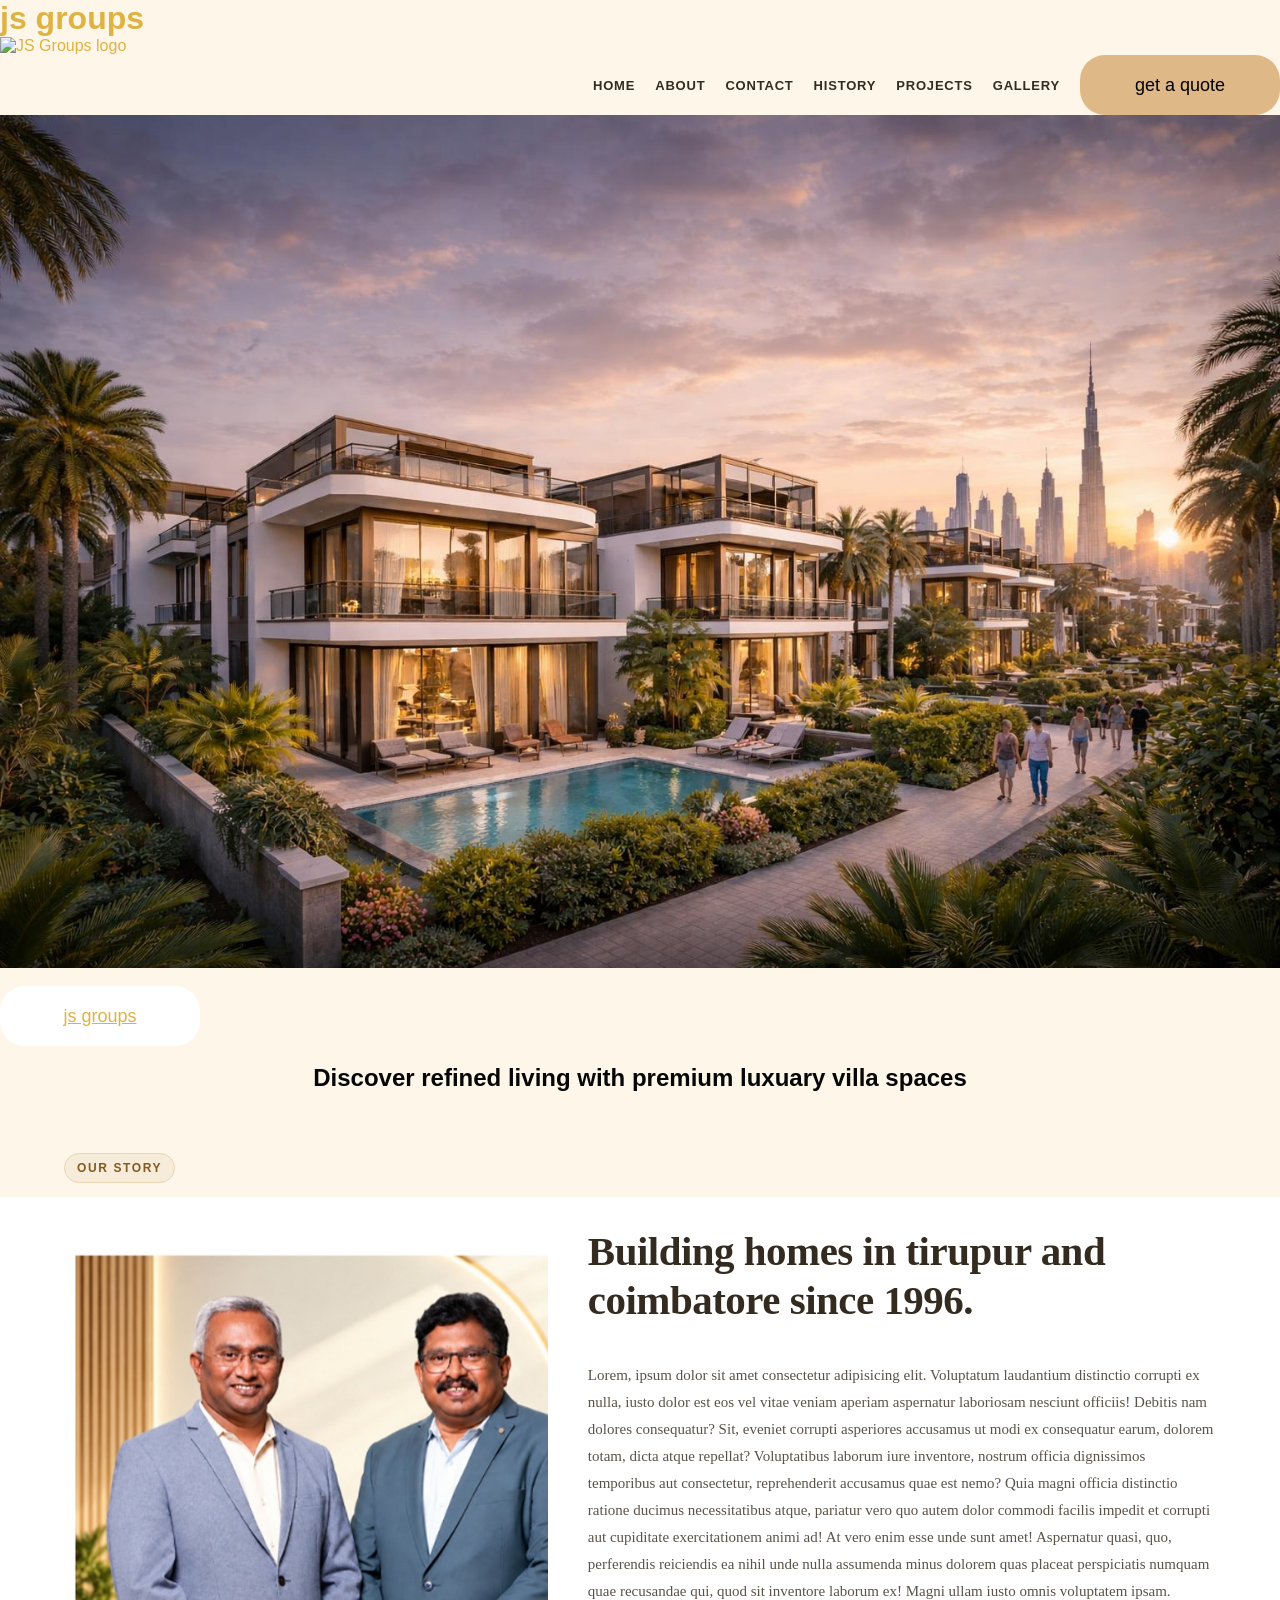
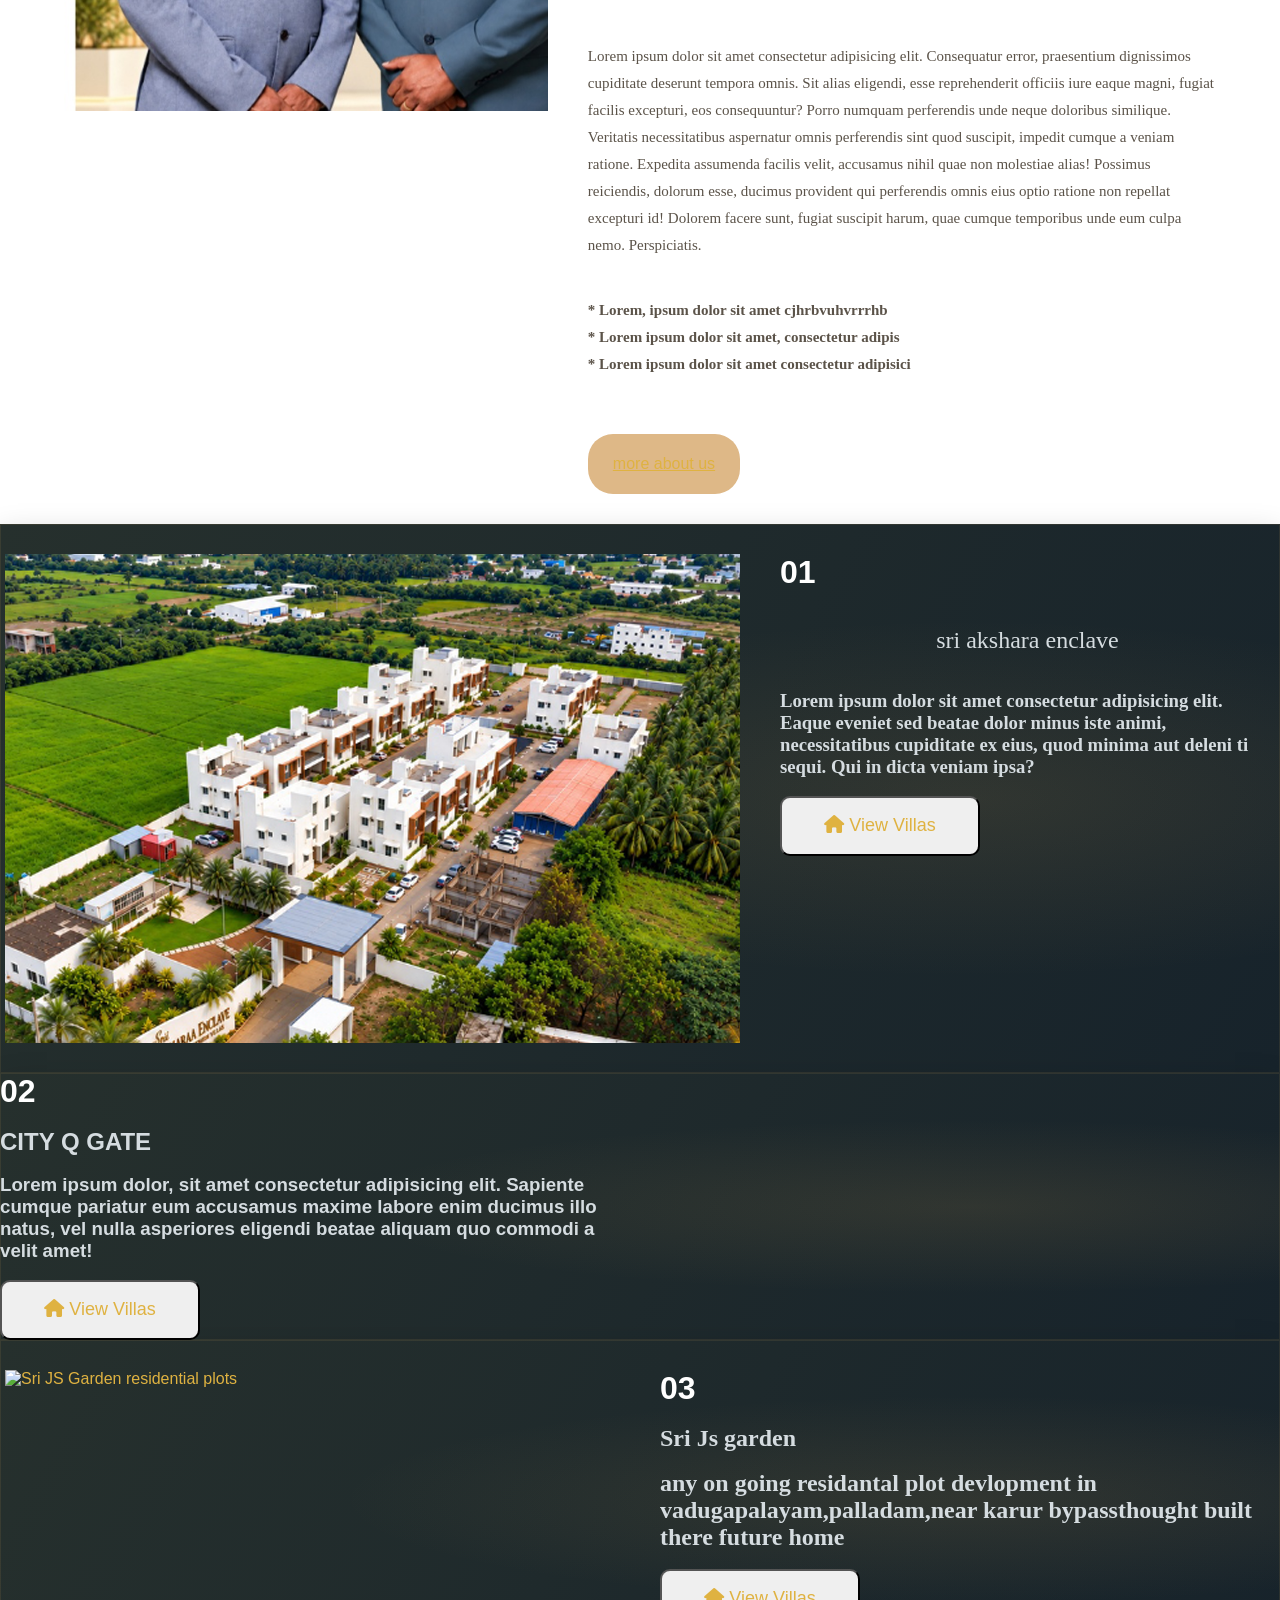
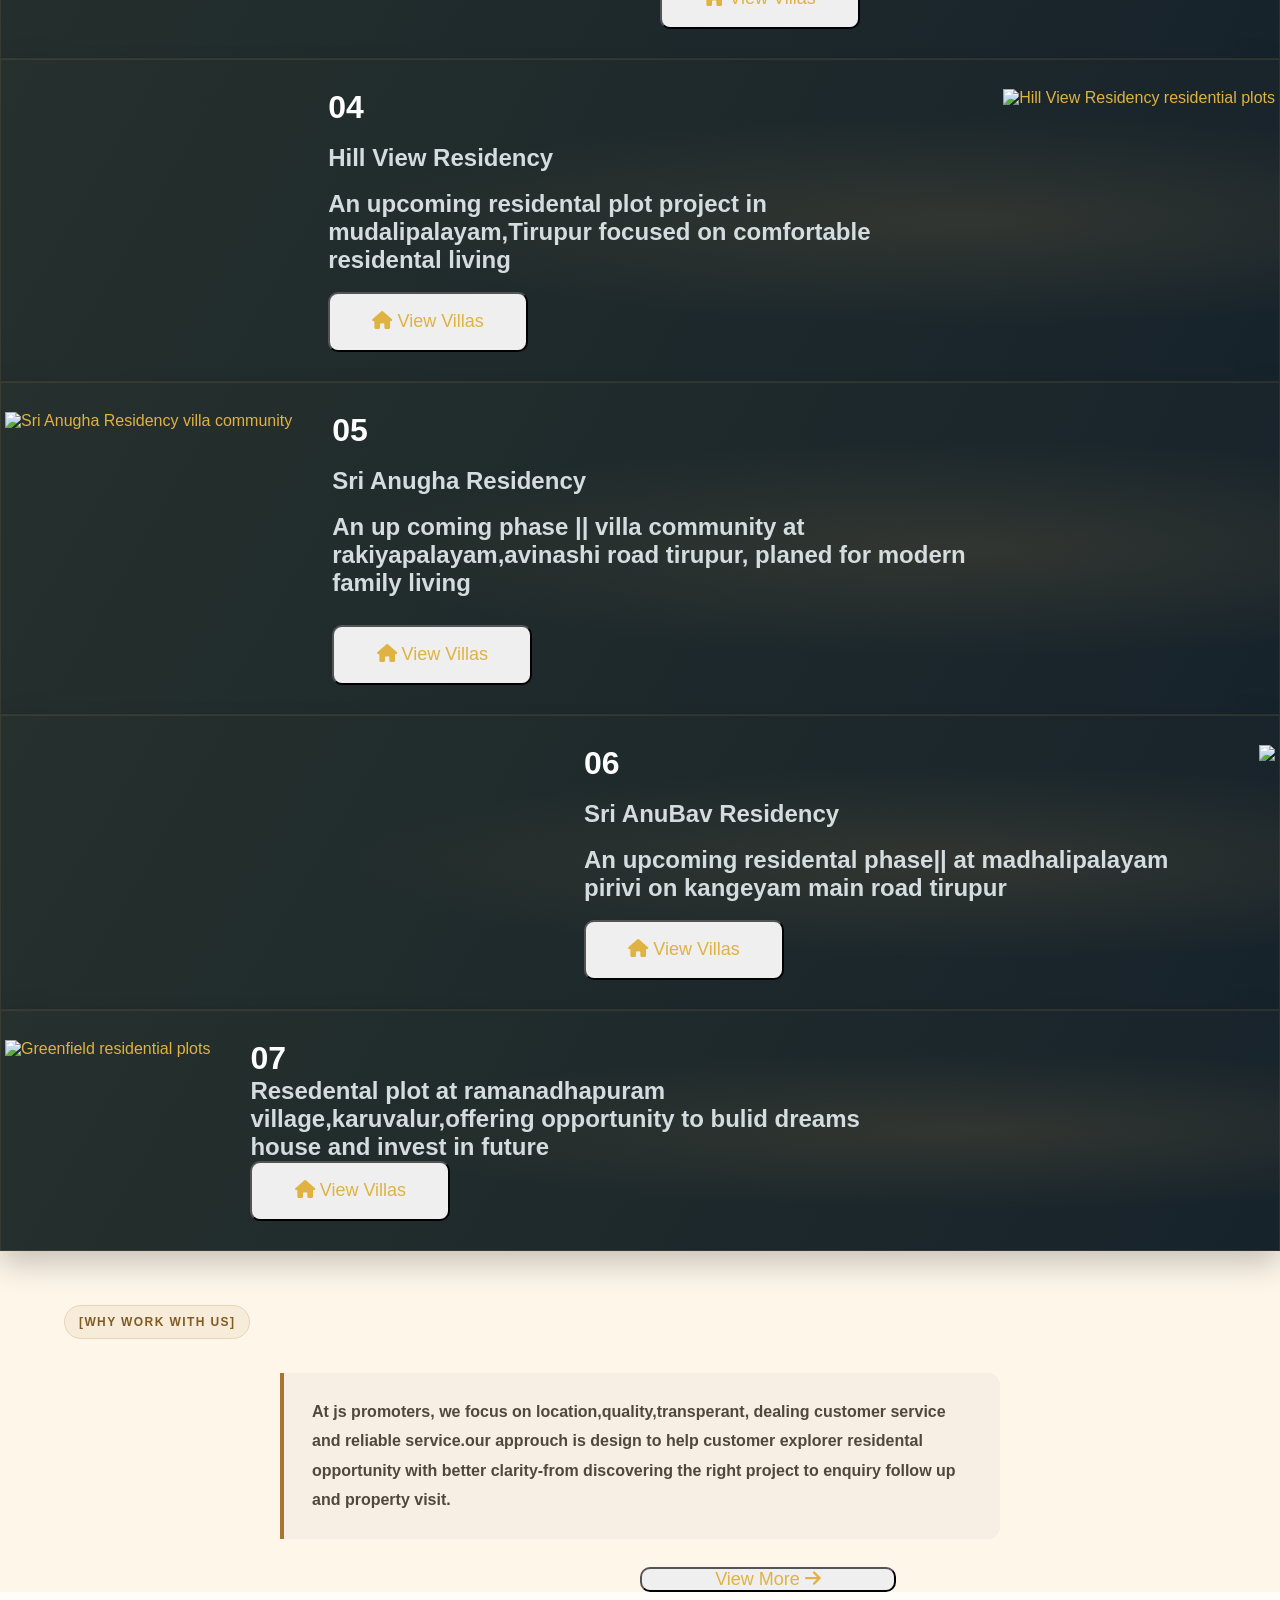
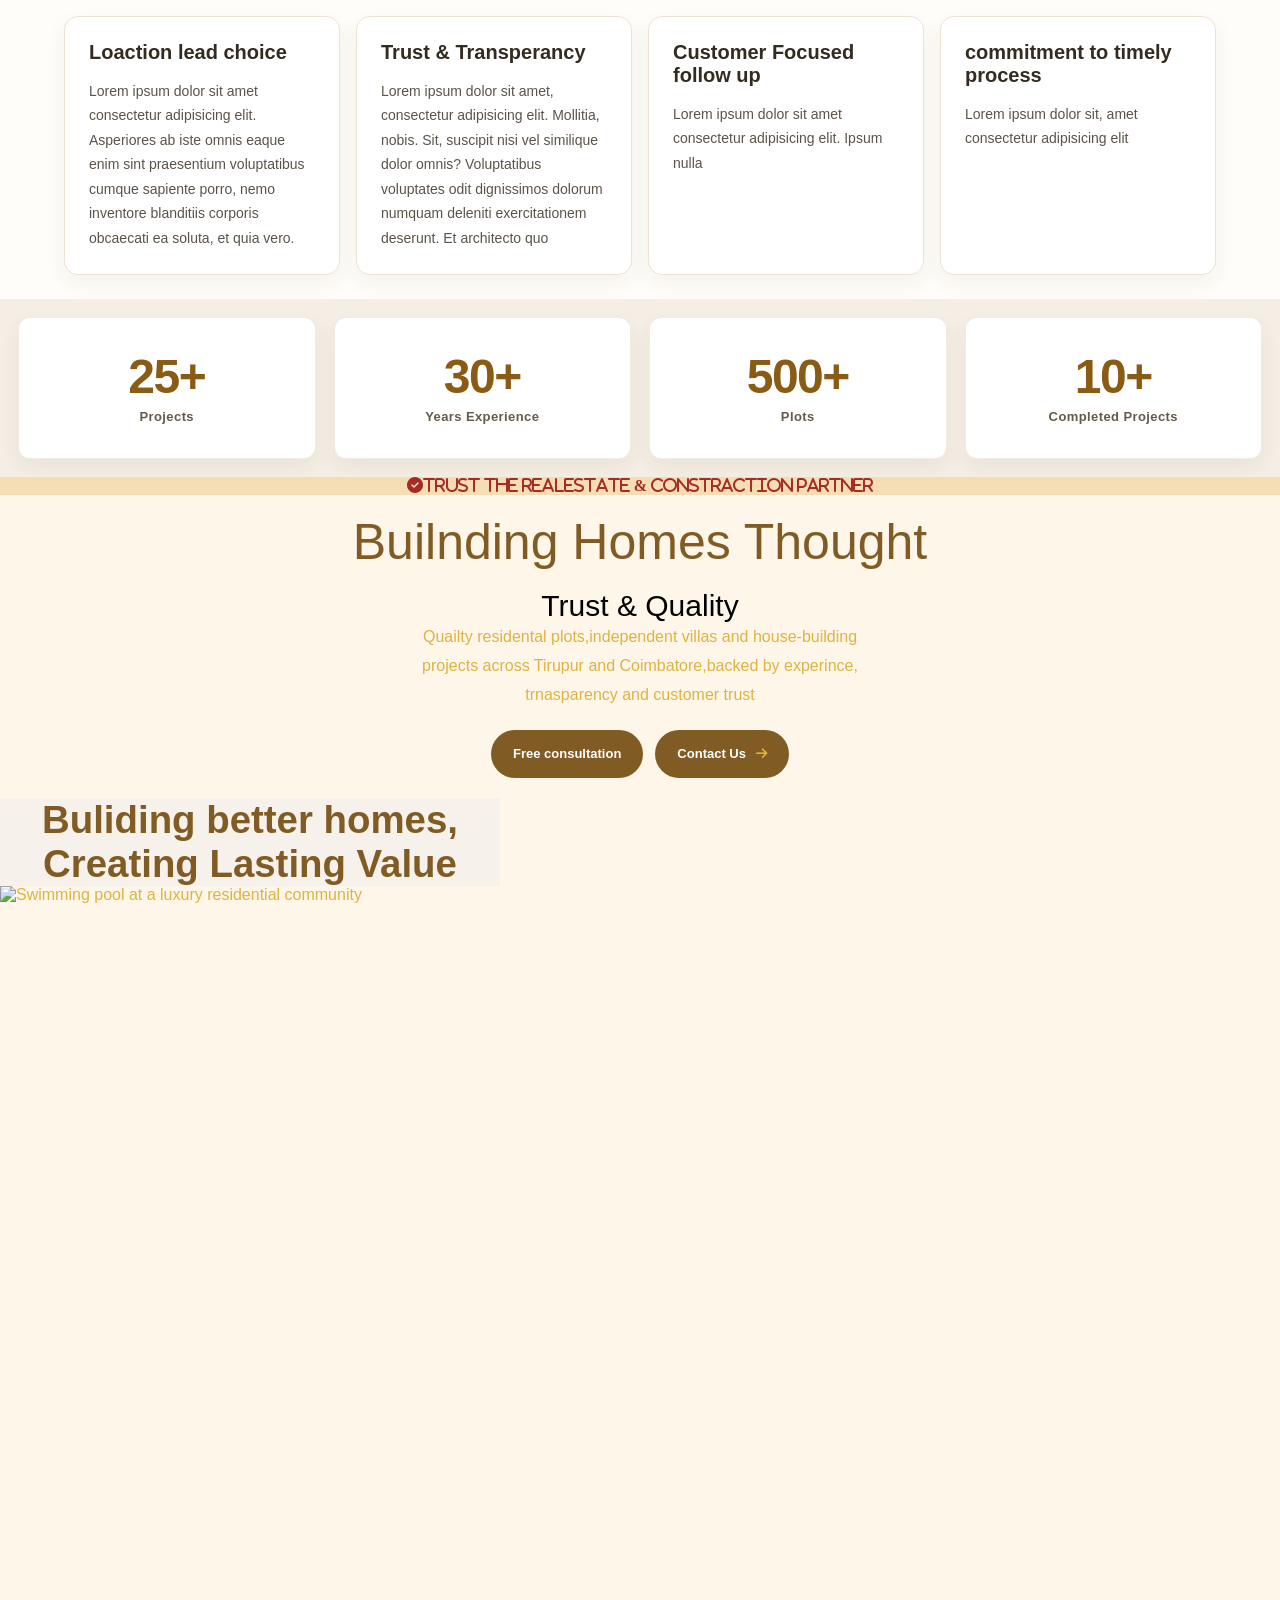
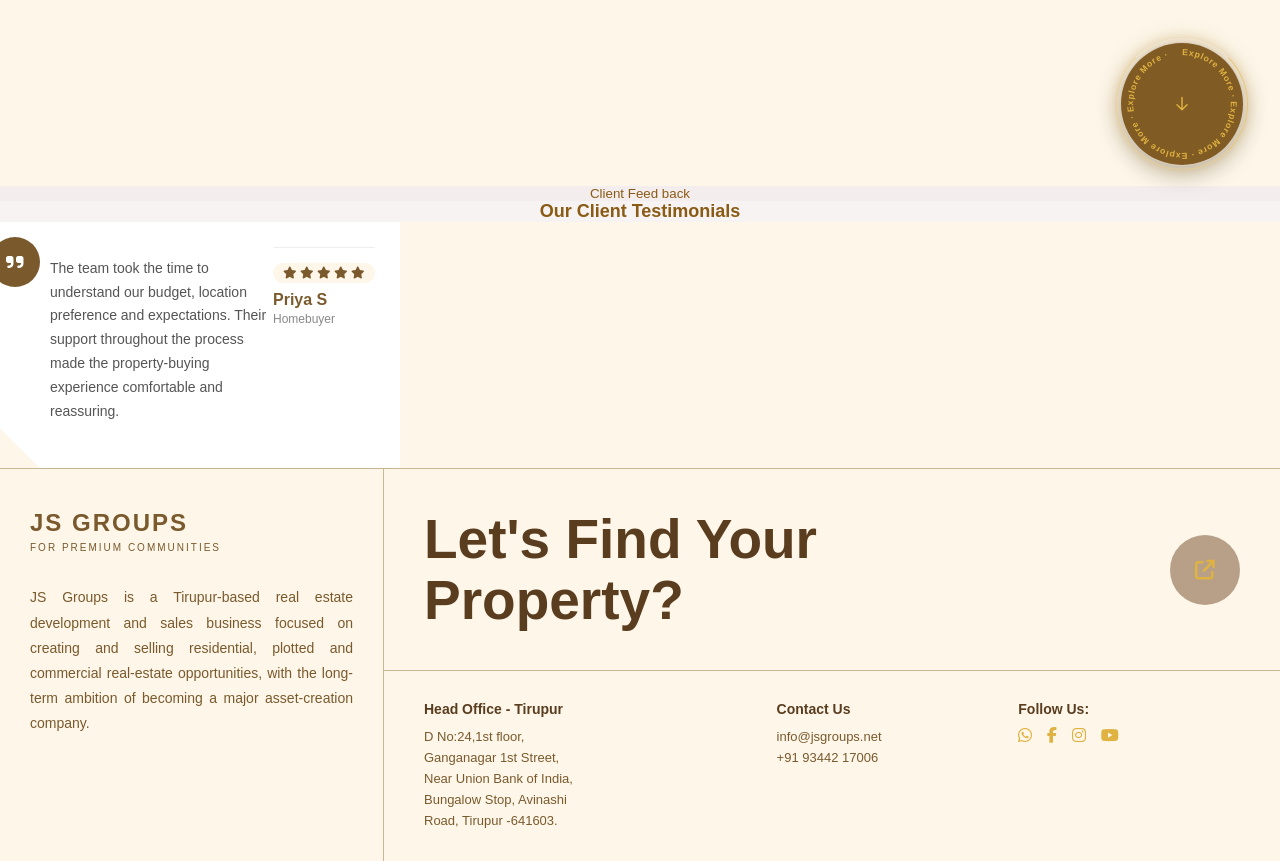
==== index.html @ ce027440 "Add files via upload" ====
<!DOCTYPE html>
<html lang="en">
<head>
    <meta charset="UTF-8">
    <meta name="viewport" content="width=device-width, initial-scale=1.0">
    <title>js groups</title>
    <link rel="stylesheet" href="style.css">
    <link rel="stylesheet" href="https://cdnjs.cloudflare.com/ajax/libs/font-awesome/6.7.2/css/all.min.css">
</head>
<body>
    <h1 id="home">js groups</h1>
    <header>
        <img src="images/logo-navbar.png" alt="JS Groups logo" height="15%" width="15%">
        <nav class="navbar">
        <a href="#home">home</a>
        <a href="#about">about</a>
        <a href="#contact">contact</a>
        <a href="#history">history</a>
        <a href="#projects">projects</a>
        <a href="#gallery">gallery</a>
        <button class="button2"> get a quote</button>
        </nav>
    </header>
    <img src="villa image.jpeg" alt="villa" class="villa-img">
    <br>
    <button class="button1"><a href="#js group">js groups</a></button>
    <br><br>
    <h1 class="h1class">Discover refined living
        with premium luxuary villa
        spaces
    </h1>
    <br><br>
<h4 class="h4class">our story</h4>    
<div class="story" id="about">
    <img src="founders.jpeg" height="50%" width="50%" class="coffee">
    <div class="h2class">
<h2 id="history"><p>Building homes in tirupur and
              coimbatore since 1996.</p>
            </h2><br>
              <p class="pclass1">
                Lorem, ipsum dolor sit amet consectetur adipisicing elit. Voluptatum laudantium distinctio corrupti ex nulla, iusto dolor est eos vel vitae veniam aperiam aspernatur laboriosam nesciunt officiis! Debitis nam dolores consequatur?
                Sit, eveniet corrupti asperiores accusamus ut modi ex consequatur earum, dolorem totam, dicta atque repellat? Voluptatibus laborum iure inventore, nostrum officia dignissimos temporibus aut consectetur, reprehenderit accusamus quae est nemo?
                Quia magni officia distinctio ratione ducimus necessitatibus atque, pariatur vero quo autem dolor commodi facilis impedit et corrupti aut cupiditate exercitationem animi ad! At vero enim esse unde sunt amet!
                Aspernatur quasi, quo, perferendis reiciendis ea nihil unde nulla assumenda minus dolorem quas placeat perspiciatis numquam quae recusandae qui, quod sit inventore laborum ex! Magni ullam iusto omnis voluptatem ipsam.
              </p><br>
              <p class="pclass2">Lorem ipsum dolor sit amet consectetur adipisicing elit. Consequatur error, praesentium dignissimos cupiditate deserunt tempora omnis. Sit alias eligendi, esse reprehenderit officiis iure eaque magni, fugiat facilis excepturi, eos consequuntur?
                                 Porro numquam perferendis unde neque doloribus similique. Veritatis necessitatibus aspernatur omnis perferendis sint quod suscipit, impedit cumque a veniam ratione. Expedita assumenda facilis velit, accusamus nihil quae non molestiae alias!
              Possimus reiciendis, dolorum esse, ducimus provident qui perferendis omnis eius optio ratione non repellat excepturi id! Dolorem facere sunt, fugiat suscipit harum, quae cumque temporibus unde eum culpa nemo. Perspiciatis.
            </p><br>
            <p class="pclass3">
               * Lorem, ipsum dolor sit amet cjhrbvuhvrrrhb
                <br>
               * Lorem ipsum dolor sit amet, consectetur adipis
                <br>
               * Lorem ipsum dolor sit amet consectetur adipisici
            </p>
<br><br>
            <button class="pbutton"><a href="#more about us">more about us </button></a>
 </div>
</div>
<div class="story2" id="projects">
    <img src="appartment.png" alt="Sri Aksharaa Enclave residential community">
    <div class="text-box">
    <h1>01</h1>
    <br><br>
    <p class="akshara">sri akshara enclave</p>
    <br><br>
    <h3><p>Lorem ipsum dolor sit amet consectetur adipisicing elit. Eaque eveniet sed beatae 
        dolor minus iste animi, necessitatibus cupiditate ex eius, quod minima aut deleni
        ti sequi. Qui in dicta veniam ipsa?</p></h3>
        <br>
 <button>
     <i class="fa-solid fa-house"></i> View Villas
</button>
    </div>
</div>
<div class="story3">
    <img src="images/city_gate.png" alt="">
    <div class="city-gate">
        <h1>02</h1>
        <br>
        <h2><p>CITY Q GATE</p></h2>
        <br>
       <h3> <p>Lorem ipsum dolor, sit amet consectetur adipisicing elit.
         Sapiente cumque pariatur eum accusamus maxime labore enim ducimus
          illo natus, vel nulla asperiores eligendi beatae aliquam quo commodi a velit amet!</p></h3>
          <br>
<button>
     <i class="fa-solid fa-house"></i> View Villas
</button>
    </div>
</div>
<div class="story4">
    <img src="images/js_garden.png" alt="Sri JS Garden residential plots">
    <div class="jsgarden">
        <h1>03</h1>
        <br>
        <h2><p>Sri Js garden</p></h2>
        <br>
        <h2><p>any on going residantal plot devlopment in
             vadugapalayam,palladam,near karur bypassthought
            built there future home</p></h2>
            <br>
<button>
     <i class="fa-solid fa-house"></i> View Villas
 </button>
    </div>
</div>
<div class="story5">
    <img src="images/hill_view.png" alt="Hill View Residency residential plots">
    <div class="hill_view">
        <h1>04</h1>
        <br>
        <h2><p>Hill View Residency</p></h2>
        <br>
        <h2><p>An upcoming residental plot project in mudalipalayam,Tirupur focused on 
            comfortable residental living
        </p></h2><br>
    <button>
        <i class="fa-solid fa-house"></i> View Villas
    </button>
    </div>
</div>
<div class="story6">
    <img src="images/anuga.png" alt="Sri Anugha Residency villa community">
    <div class="anuga">
        <h1>05</h1>
        <br>
        <h2><p>Sri Anugha Residency</p></h2>
        <br>
        <h2><p>An up coming phase || villa community at 
            rakiyapalayam,avinashi road tirupur,
            planed for modern family living
        </p><br></h2>
    <button>
          <i class="fa-solid fa-house"></i> View Villas
     </button>
    </div>
</div>
<div class="story7">
    <img src="images/anubav.png">
    <div class="anubav">
        <h1>06</h1>
        <br>
        <h2><p>Sri AnuBav Residency</p></h2>
        <br>
        <h2><p>An upcoming residental phase|| at madhalipalayam pirivi on kangeyam 
            main road tirupur</p></h2>
            <br>
        <button>
     <i class="fa-solid fa-house"></i> View Villas
    </button>
    </div>
</div>
<div class="story8">
    <img src="images/green_feild.png" alt="Greenfield residential plots">
    <div class="green">
        <h1>07</h1>
        <h2><p>Resedental plot at ramanadhapuram village,karuvalur,offering
            opportunity to bulid dreams house and invest in future
        </p></h2>
    <button>
       <i class="fa-solid fa-house"></i> View Villas
    </button>
    </div>
</div>
<br>
<h4 class="work">[WHY WORK WITH US]</h4>
<br>
<div class="promoters">
<h4><p>At js promoters, we focus on location,quality,transperant, dealing 
    customer service and reliable service.our approuch is design to help customer 
    explorer residental opportunity with better clarity-from discovering the right 
    project to enquiry follow up and property visit.
</p></h4>
</div>
<button class=view-btn>
    View More <i class="fa-solid fa-arrow-right"></i>
</button>
<br>
<div class="feature">
    <div class="card">
        <h3>Loaction lead choice</h3>
        <p>Lorem ipsum dolor sit amet consectetur adipisicing elit. Asperiores ab iste omnis eaque enim sint praesentium voluptatibus cumque sapiente porro, nemo inventore blanditiis corporis obcaecati ea soluta, et quia vero.
        </p>
    </div>
<div class="card">
    <h3>Trust & Transperancy</h3>
    <p>Lorem ipsum dolor sit amet, consectetur adipisicing elit. Mollitia, nobis. Sit, suscipit nisi vel similique dolor omnis? Voluptatibus voluptates odit dignissimos dolorum numquam deleniti exercitationem deserunt. Et architecto quo</p>
    
</div>
<div class="card">
    <h3>Customer 
        Focused follow
         up</h3>
         <p>Lorem ipsum dolor sit amet consectetur adipisicing elit. Ipsum nulla
            </p>
</div>
<div class="card">
<h3>commitment to 
    timely process
</h3>
<p>Lorem ipsum dolor sit, amet consectetur adipisicing elit</p>
</div>
</div>
<div>
    <div class="years">
        <div class="section">
            <h1>25+</h1>
            <p>Projects</p>
        </div>
        <div class="section">
            <h1>30+</h1>
            <p>Years Experience</p>
        </div>
        <div class="section">
            <h1>500+</h1>
            <p>Plots</p>
        </div>
        <div class="section">
            <h1>10+</h1>
            <p>Completed Projects</p>
        </div>
    </div>
</div>
<div class="estate">
<i class="fa-solid fa-circle-check">Trust the realestate & constraction partner</i>
</div><br>
<div class="building">
    Builnding Homes Thought
</div>
<br>
<div class="trust">
    Trust & Quality
</div>
<div class="quality">
    Quailty residental plots,independent villas and house-building
    projects across Tirupur and Coimbatore,backed by experince,
    trnasparency and customer trust 
</div>
<div class="trust-actions">
    <a class="arrow" href="#contact">
        Free consultation
    </a>
    <a class="us" href="#contact">
        Contact Us<i class="fa-solid fa-arrow-right" aria-hidden="true"></i>
    </a>
</div>
<div class="building2">
   <h1>Buliding better homes,
    Creating Lasting Value</h1>
</div>

<div class="showcase-photo" id="gallery">
    <img src="images/swimming.jpg" alt="Swimming pool at a luxury residential community">
    <a class="circle-btn" href="#client" aria-label="Explore More">
        <svg class="circle-btn__orbit" viewBox="0 0 105 105" aria-hidden="true" focusable="false">
            <defs>
                <path id="circle-btn-orbit-path" d="M 52.5,10.5 a 42,42 0 1,1 0,84 a 42,42 0 1,1 0,-84"></path>
            </defs>
            <text>
                <textPath href="#circle-btn-orbit-path">Explore More · Explore More · Explore More · Explore More ·</textPath>
            </text>
        </svg>
        <span class="circle-btn__label">Explore More</span>
        <svg class="circle-btn__arrow" viewBox="0 0 24 24" aria-hidden="true" focusable="false">
            <path d="M12 4v15m-6-6 6 6 6-6"></path>
        </svg>
    </a>
</div>
<div class="client" id="client">
    <p>Client Feed back</p>
    <h1>Our Client Testimonials</h1>
</div>
<div class="testimonial-card">
  <div class="quote-badge">
    <i class="fa-solid fa-quote-right"></i>
  </div>
  
  <p class="testi-text">
    The team took the time to understand our budget, location preference 
    and expectations. Their support throughout the process made the 
    property-buying experience comfortable and reassuring.
  </p>
  
  <div class="testi-footer">
    <div class="stars">
      <i class="fa-solid fa-star"></i>
      <i class="fa-solid fa-star"></i>
      <i class="fa-solid fa-star"></i>
      <i class="fa-solid fa-star"></i>
      <i class="fa-solid fa-star"></i>
    </div>
    <h4>Priya S</h4>
    <span>Homebuyer</span>
  </div>
</div>
<footer class="footer-final" id="contact">
  <div class="footer-left">
    <div class="footer-logo">
      <h2>JS GROUPS</h2>
      <span>FOR PREMIUM COMMUNITIES</span>
    </div>
    <p>
      JS Groups is a Tirupur-based real estate development and sales business 
      focused on creating and selling residential, plotted and commercial 
      real-estate opportunities, with the long-term ambition of becoming a 
      major asset-creation company.
    </p>
  </div>


  <div class="footer-right">
    <div class="footer-top">
      <h1>Let's Find Your<br>Property?</h1>
      <a href="#" class="arrow-circle">
        <i class="fa-solid fa-arrow-up-right-from-square"></i>
      </a>
    </div>

    <div class="footer-bottom">
      <div class="f-col">
        <h4>Head Office - Tirupur</h4>
        <p>D No:24,1st floor,<br>
        Ganganagar 1st Street,<br>
        Near Union Bank of India,<br>
        Bungalow Stop, Avinashi<br>
        Road, Tirupur -641603.</p>
      </div>

      <div class="f-col">
        <h4>Contact Us</h4>
        <p>info@jsgroups.net</p>
        <p>+91 93442 17006</p>
      </div>

      <div class="f-col">
        <h4>Follow Us:</h4>
        <div class="social">
          <a href="#"><i class="fa-brands fa-whatsapp"></i></a>
          <a href="#"><i class="fa-brands fa-facebook-f"></i></a>
          <a href="#"><i class="fa-brands fa-instagram"></i></a>
          <a href="#"><i class="fa-brands fa-youtube"></i></a>
        </div>
      </div>
    </div>
  </div>
</footer>
<script>
    const exploreButton = document.querySelector(".circle-btn");
    const reducedMotion = window.matchMedia("(prefers-reduced-motion: reduce)");
    const finePointer = window.matchMedia("(hover: hover) and (pointer: fine)");

    if (exploreButton) {
        exploreButton.addEventListener("pointermove", (event) => {
            if (!finePointer.matches || reducedMotion.matches) return;

            const bounds = exploreButton.getBoundingClientRect();
            const offsetX = (event.clientX - (bounds.left + bounds.width / 2)) * 0.06;
            const offsetY = (event.clientY - (bounds.top + bounds.height / 2)) * 0.06;
            exploreButton.style.setProperty("--explore-magnetic-x", `${offsetX.toFixed(2)}px`);
            exploreButton.style.setProperty("--explore-magnetic-y", `${offsetY.toFixed(2)}px`);
        });

        exploreButton.addEventListener("pointerleave", () => {
            exploreButton.style.removeProperty("--explore-magnetic-x");
            exploreButton.style.removeProperty("--explore-magnetic-y");
        });
    }
</script>
</body>
</html>
---- style.css ----
* {
    margin: 0;
    padding: 0;
    box-sizing: border-box;
    font-family: Arial, sans-serif;
    color: rgb(223, 178, 65);
}

.navbar {
    display: flex;
    justify-content: flex-end;
    align-items: center;
    gap: 20px;
}

.navbar a {
    position: relative;
    padding: 8px 0;
    color: #342b20;
    font-size: 13px;
    font-weight: 700;
    letter-spacing: 0.8px;
    text-decoration: none;
    text-transform: uppercase;
    transition: color 180ms ease;
}

.navbar a::after {
    position: absolute;
    right: 0;
    bottom: 2px;
    left: 0;
    height: 2px;
    background: #d7ad69;
    content: "";
    transform: scaleX(0);
    transform-origin: left;
    transition: transform 180ms ease;
}

.navbar a:hover,
.navbar a:focus-visible {
    color: #a67530;
}

.navbar a:hover::after,
.navbar a:focus-visible::after {
    transform: scaleX(1);
}

.navbar a:focus-visible {
    outline: 2px solid #a67530;
    outline-offset: 5px;
}

body {
    /*background-image: url("villa image.jpeg") ;
    background-repeat: no-repeat;
    background-size:cover;
    background-position: center;
    min-height: 100vh;
    height: ; ;
    width:100% ;*/
    background-color:#fdf6e9;
}

.button1 {
    color: black;
    background-color: white;
    border: none;
    border-radius: 25px;
    padding: 10px 25px;
    cursor: pointer;
}

.h1class {
    color: rgb(6, 6, 6);
    font-size: x-large;
    text-align: center;
}

.h4class {
    width: fit-content;
    margin: 25px 5% 14px;
    padding: 7px 12px;
    border: 1px solid #e8d5b4;
    border-radius: 999px;
    background: #f7ecda;
    color: #805b24;
    font-size: 12px;
    font-weight: 700;
    letter-spacing: 1.6px;
    text-transform: uppercase;
}

.button2 {
    border: none;
    border-radius: 25px;
    background-color: burlywood;
    color: black;
    padding: 12px 20px;
    cursor: pointer;
}

/* Image left side, text right side */

.story {
    display: flex;
    align-items: flex-start;
    gap: 40px;
    background-color: white;
    padding: 30px 5%;
}

.coffee {
    width: 42%;
    height: auto;
    object-fit: cover;
    flex-shrink: 0;
}

/* Right side content */

.h2class {
    flex: 1;
    min-width: 0;
    text-align: left;
    color: #805b24;
}

.h2class h2,
.h2class h2 p {
    margin-bottom: 18px;
    color: #342b20;
    font-family: Georgia, "Times New Roman", serif;
    font-size: clamp(28px, 3.2vw, 42px);
    font-weight: 600;
    line-height: 1.2;
    letter-spacing: -0.5px;
}

.pclass1,
.pclass2,
.pclass3 {
    color: #5b5349;
    text-align: left;
    font-family: "Times New Roman", Times, serif;
    font-size: 15px;
    line-height: 1.8;
    margin-bottom: 20px;
}

.pclass3 {
    font-weight: bold;
}

.pbutton {
    font-size: medium;
    border: none;
    border-radius: 25px;
    color: #805b24;
    background-color: burlywood;
    font-family: "Times New Roman", Times, serif;
    padding: 12px 25px;
    width: auto;
    cursor: pointer;
    transition: transform 200ms ease, background-color 200ms ease, color 200ms ease, box-shadow 200ms ease;
}
.pbutton:hover,
.pbutton:focus-visible{
    transform: translateY(-3px);
    background-color: #805b24;
    color: #fff;
    box-shadow: 0 8px 18px rgb(75 52 24 / 16%);
}
.pbutton:focus-visible{
    outline: 3px solid #b99455;
    outline-offset: 3px;
}

/* Mobile view */

@media (max-width: 768px) {
    .story {
        flex-direction: column;
        padding: 20px;
    }

    .coffee {
        width: 100%;
    }

    .h2class h2,
    .h2class h2 p {
        font-size: 26px;
    }

    .navbar {
        flex-wrap: wrap;
    }
}
.story2{ 
    display: flex;
    align-items: flex-start;
    gap: 40px;
    padding: 30px 5px;
}
.story2 p{
    font-family: 'Times New Roman', Times, serif;
}
.story2,button{
    height: auto;
    width: auto;
}
.akshara{
    text-align: center;
    color: #805b24;
    font-family: 'Times New Roman', Times, serif;
    font-size: x-large;
    display: block;
}
.akshara p{
    display: block;
}
.villa-img{
    width: 100%;
    height: auto;
    display: block;
}
.text-box{
    display: flex;
    flex-direction: column;
}
.story3{
    display: flex;
    align-items: flex-start;
    gap: 40px;
    padding: 30px 5 px;
    flex-direction: row-reverse;
}
.city-gate{
    display: flex;
    flex-direction: column;
    width: 50%;
}
.city-gate p{
    color: #805b24;
}
.story3 img{
    width: 50%;
    height: auto;
}
.story4{
    display: flex;
    align-items: flex-start;
    gap: 40px;
    padding: 30px 5px;
    flex-direction: row;
}
.jsgarden{
    display: flex;
    flex-direction: column;
    width: 50%;
}
.story4 img{
    width: 50%;
    height: auto;
}
.jsgarden p{
    font-family: Georgia, 'Times New Roman', Times, serif;
}
button:hover{
    background-color: #8a5b14;
    transform: scale(1.05);
    box-shadow: 0 5px 10px rgb(rgb(8, 1, 1) rgb(242, 245, 242) blue / alpha);
}
.story5{
    display: flex;
    align-items: flex-start;
    gap: 40px;
    padding: 30px 5px;
    flex-direction: row-reverse; 
}
.hill_view{
    display: flex;
    flex-direction: column;
    width: 50%;
}
.story6{
    display: flex;
    align-items: flex-start;
    gap: 40px;
    padding: 30px 5px;
    flex-direction: row;
}
.anuga{
    display: flex;
    flex-direction: column;
    width: 50%;
}
.story7{
    display: flex;
    align-items: flex-start;
    gap: 40px;
    padding: 30px 5px;
    flex-direction: row-reverse;
}
.anubav{
    display: flex;
    flex-direction: column;
    width: 50%;
}
button{
     height: 60px;
    width: 200px;
    font-size: 18px;
    border-radius: 10px;
}
.story8{
    display: flex;
    align-items: flex-start;
    gap: 40px;
    padding: 30px 5px;
    flex-direction: row;
}
.green{
    display: flex;
    flex-direction: column;
    width: 50%;
}
.story2,
.story3,
.story4,
.story5,
.story6,
.story7,
.story8{
    background:
        radial-gradient(ellipse at 76% 50%, rgb(196 154 82 / 13%), transparent 46%),
        linear-gradient(120deg, #26302d, #17232b);
    box-shadow: 0 12px 30px rgb(0 0 0 / 22%), inset 0 0 0 1px rgb(196 154 82 / 12%);
}
.story2 h1,
.story2 h2,
.story3 h1,
.story3 h2,
.story4 h1,
.story4 h2,
.story5 h1,
.story5 h2,
.story6 h1,
.story6 h2,
.story7 h1,
.story7 h2,
.story8 h1,
.story8 h2{
    color: #fff;
}
.story2 p,
.story3 p,
.story4 p,
.story5 p,
.story6 p,
.story7 p,
.story8 p{
    color: #d5dce0;
}
.story2,
.story3,
.story4,
.story5,
.story6,
.story7,
.story8{
    transition: transform 350ms ease, box-shadow 350ms ease;
}
.story2:hover,
.story2:focus-within,
.story3:hover,
.story3:focus-within,
.story4:hover,
.story4:focus-within,
.story5:hover,
.story5:focus-within,
.story6:hover,
.story6:focus-within,
.story7:hover,
.story7:focus-within,
.story8:hover,
.story8:focus-within{
    transform: translateY(-6px);
    box-shadow: 0 18px 38px rgb(0 0 0 / 30%), 0 0 26px rgb(196 154 82 / 16%);
}
.work{
    width: fit-content;
    margin: 36px 5% 16px;
    padding: 9px 14px;
    border: 1px solid #e8d5b4;
    border-radius: 999px;
    background: #f7ecda;
    color: #805b24;
    font-family: Arial, sans-serif;
    font-size: 12px;
    font-weight: 700;
    letter-spacing: 1.4px;
    text-align: center;
}
.view-btn{
    height: 20%;
    width: 20%;
    margin-left: 50%;
}
.promoters{
    width: min(720px, 90%);
    margin: 0 auto 28px;
    padding: 24px 28px;
    border-left: 4px solid #a67530;
    border-radius: 0 12px 12px 0;
    background: #f7efe3;
}
.promoters p {
    text-align: left;
    color: #51483d;
    font-size: 16px;
    line-height: 1.85;

}
.feature{
    display: grid;
    grid-template-columns: repeat(4, minmax(0, 1fr));
    padding: 24px 5%;
    gap: 16px;
    background: #fffdf9;
}
.card{
    width: 100%;
    padding: 24px;
    border: 1px solid #eee3d2;
    border-radius: 14px;
    background: #fff;
    box-sizing: border-box;
    box-shadow: 0 8px 22px rgb(75 52 24 / 6%);
    transition: transform 220ms ease, box-shadow 220ms ease, border-color 220ms ease;
}
.card:hover{
    transform: translateY(-4px);
    border-color: #dfc393;
    box-shadow: 0 14px 28px rgb(75 52 24 / 11%);
}
.card h3{
    color: #342b20;
    font-size: 20px;
    margin-bottom: 15px;
    font-weight: bold;
}
.card p{
    font-size: 14px;
    line-height: 1.75;
    color: #5b5349;
    word-break: normal; 
}
@media (prefers-reduced-motion: reduce){
    .pbutton{
        transition: none;
    }

    .pbutton:hover,
    .pbutton:focus-visible{
        transform: none;
    }

    .card{
        transition: none;
    }

    .card:hover{
        transform: none;
    }
}
.years{
    display: grid;
    grid-template-columns: repeat(4, minmax(0, 1fr));
    gap: 18px;
    padding: 18px;
    background-color: #f5eee4;
}
.years .section{
    display: flex;
    min-height: 142px;
    flex-direction: column;
    align-items: center;
    justify-content: center;
    padding: 22px 14px;
    border: 1px solid rgb(128 91 36 / 12%);
    border-radius: 12px;
    background: white;
    text-align: center;
    box-shadow: 0 8px 20px rgb(75 52 24 / 6%);
    transition: transform 250ms ease, box-shadow 250ms ease;
}
.years .section:hover{
    transform: translateY(-5px);
    box-shadow: 0 14px 28px rgb(75 52 24 / 13%);
}
.years .section h1{
    margin: 0 0 8px;
    color: #8a5b14;
    background: transparent;
    font-size: clamp(34px, 4vw, 48px);
    font-weight: 800;
    line-height: 1;
    letter-spacing: -1.5px;
}
.years .section p{
    margin: 0;
    color: #665a4a;
    font-size: 13px;
    font-weight: 600;
    letter-spacing: 0.4px;
}
.estate{
    text-align: center;
    font: 20px;
    background-color: wheat;
}
.estate i{
    color: brown;
}
.building{
    font-size: 50px;
    background-color: #fdf6e9;
    color:#805b24;
    text-align: center;
    font: bold;
}
.trust{
    font-size: 30px;
    font: bold;
    text-align: center;
    background-color: #fdf6e9;
    color:black;
}
.quality{
    text-align: center;
    width: 450px;
    line-height: 1.8;
    margin: auto;
    text-align: center;
}
.arrow{
    display: inline-flex;
    height: 40px;
    align-items: center;
    justify-content: center;
    gap: 8px;
    padding: 0 22px;
    margin: 20px auto;
    width: fit-content;
    cursor: pointer;
    border: 0;
    border-radius: 22px;
    background: #805b24;
    color: #fff;
    text-decoration: none;
    transition: background-color 180ms ease, transform 180ms ease;
}
.arrow:hover,
.arrow:focus-visible{
    background: #a67530;
    transform: translateY(-2px);
}
.arrow i{
    font-size: 14px;
}
html{
    scroll-behavior: smooth;
}
@media (prefers-reduced-motion: reduce){
    html{
        scroll-behavior: auto;
    }

    .navbar a,
    .navbar a::after{
        transition: none;
    }

    .trust-actions .arrow,
    .trust-actions .us,
    .trust-actions .arrow i,
    .trust-actions .us i{
        transition: none;
    }

    .trust-actions .arrow:hover,
    .trust-actions .us:hover,
    .trust-actions .arrow:focus-visible,
    .trust-actions .us:focus-visible,
    .trust-actions .arrow:hover i,
    .trust-actions .us:hover i,
    .trust-actions .arrow:focus-visible i,
    .trust-actions .us:focus-visible i{
        transform: none;
    }

    .arrow{
        transition: none;
    }

    .arrow:hover,
    .arrow:focus-visible{
        transform: none;
    }

    .years .section{
        transition: none;
    }

    .years .section:hover{
        transform: none;
    }

    .story2,
    .story3,
    .story4,
    .story5,
    .story6,
    .story7,
    .story8{
        transition: none;
    }

    .story2:hover,
    .story2:focus-within,
    .story3:hover,
    .story3:focus-within,
    .story4:hover,
    .story4:focus-within,
    .story5:hover,
    .story5:focus-within,
    .story6:hover,
    .story6:focus-within,
    .story7:hover,
    .story7:focus-within,
    .story8:hover,
    .story8:focus-within{
        transform: none;
    }
}
.us{
    display: flex;
    height: 40px;
    align-items: center;
    justify-content: center;
    flex-direction: column;
    padding: 0% 20px;
    margin: 20px auto;
    width: fit-content;
    cursor: pointer;
    background-color: #f6f2eb;
    color: #ebe9e6;
}
.building2{
    font-size: larger;
    width: 500px;
    text-align: center;
}
.building2 h1{
    color: #805b24;
    background-color: #f6f2eb;
}
.showcase-photo{
    position: relative;
    width: 100%;
    height: 100vh;
    height: 100svh;
    min-height: 400px;
    margin: 0;
}
.showcase-photo > img{
    display: block;
    width: 100%;
    height: 100%;
    object-fit: cover;
}
.circle-btn{
    position: absolute;
    right: clamp(16px, 4vw, 36px);
    bottom: 20px;
    z-index: 2;
    display: inline-flex;
    width: clamp(100px, 10vw, 124px);
    height: clamp(100px, 10vw, 124px);
    min-height: 0;
    aspect-ratio: 1;
    align-items: center;
    justify-content: center;
    gap: 0;
    margin: 0;
    padding: 0;
    border: 1px solid rgb(255 255 255 / 70%);
    border-radius: 50%;
    background: #805b24;
    color: #fff;
    text-decoration: none;
    box-shadow: 0 8px 24px rgb(0 0 0 / 24%), 0 0 24px rgb(205 166 90 / 32%);
    isolation: isolate;
    transform-style: preserve-3d;
    translate: var(--explore-magnetic-x, 0px) var(--explore-magnetic-y, 0px);
    scale: 1;
    animation: explore-float 5.5s ease-in-out infinite;
    transition: translate 320ms cubic-bezier(0.2, 0.8, 0.2, 1), scale 320ms cubic-bezier(0.2, 0.8, 0.2, 1), box-shadow 320ms ease, background-color 320ms ease;
    will-change: transform, translate;
}

.circle-btn::before {
    position: absolute;
    inset: -5px;
    z-index: 0;
    border: 1px solid rgb(238 204 130 / 62%);
    border-top-color: transparent;
    border-right-color: #e8c67d;
    border-radius: 50%;
    box-shadow: 0 0 10px rgb(222 184 102 / 35%), inset 0 0 8px rgb(222 184 102 / 12%);
    content: "";
    pointer-events: none;
    animation: explore-ring 9s linear infinite, explore-ring-pulse 3.8s ease-in-out infinite;
}

.circle-btn__orbit {
    position: absolute;
    inset: 0;
    z-index: 1;
    width: 100%;
    height: 100%;
    overflow: visible;
    color: currentColor;
    fill: currentColor;
    font-family: inherit;
    font-size: 7.5px;
    font-weight: 700;
    letter-spacing: 0.65px;
    pointer-events: none;
    animation: explore-text-spin 20s linear infinite;
}

.circle-btn__label {
    position: absolute;
    width: 1px;
    height: 1px;
    overflow: hidden;
    clip: rect(0, 0, 0, 0);
    white-space: nowrap;
    clip-path: inset(50%);
}

.circle-btn__arrow {
    position: absolute;
    inset: 0;
    z-index: 2;
    width: 20px;
    height: 20px;
    margin: auto;
    overflow: visible;
    fill: none;
    stroke: currentColor;
    stroke-width: 1.7;
    stroke-linecap: round;
    stroke-linejoin: round;
    pointer-events: none;
    animation: explore-arrow-bounce 1.8s ease-in-out infinite;
}

.circle-btn:hover,
.circle-btn:focus-visible{
    scale: 1.055;
    box-shadow: 0 12px 28px rgb(0 0 0 / 30%), 0 0 32px rgb(230 192 111 / 48%);
}
.circle-btn:focus-visible{
    outline: 3px solid #805b24;
    outline-offset: 4px;
}
.circle-btn span{
    color: #fff;
    font-size: 12px;
    font-weight: 700;
    letter-spacing: 0.4px;
}
@keyframes explore-float {
    0%, 100% { transform: perspective(700px) translate3d(0, 0, 0) rotateX(0deg) rotateY(-2deg); }
    50% { transform: perspective(700px) translate3d(0, -6px, 0) rotateX(3deg) rotateY(2deg); }
}

@keyframes explore-ring {
    to { transform: rotate(360deg); }
}

@keyframes explore-ring-pulse {
    0%, 100% { opacity: 0.55; }
    50% { opacity: 1; }
}

@keyframes explore-text-spin {
    to { transform: rotate(360deg); }
}

@keyframes explore-arrow-bounce {
    0%, 100% { transform: translateY(0); }
    50% { transform: translateY(3px); }
}

@media (prefers-reduced-motion: reduce) {
    .circle-btn {
        transition: none;
        animation: none;
    }

    .circle-btn:hover,
    .circle-btn:focus-visible {
        transform: none;
        translate: none;
        scale: 1;
    }

    .circle-btn::before,
    .circle-btn__orbit,
    .circle-btn__arrow {
        animation: none;
    }
}
.trust-actions{
    display: flex;
    justify-content: center;
    flex-wrap: wrap;
    gap: 12px;
    margin: 20px auto;
}
.trust-actions .arrow,
.trust-actions .us{
    display: inline-flex;
    align-items: center;
    justify-content: center;
    flex-direction: row;
    gap: 10px;
    min-height: 48px;
    margin: 0;
    padding: 10px 22px;
    border: 0;
    border-radius: 999px;
    background: #805b24;
    color: #fff;
    font-size: 13px;
    font-weight: 700;
    text-decoration: none;
    transition: transform 200ms ease, background-color 200ms ease, box-shadow 200ms ease;
}
.trust-actions .arrow:hover,
.trust-actions .us:hover,
.trust-actions .arrow:focus-visible,
.trust-actions .us:focus-visible{
    transform: translateY(-3px);
    background: #a67530;
    box-shadow: 0 8px 18px rgb(80 55 22 / 20%);
}
.trust-actions .arrow:focus-visible,
.trust-actions .us:focus-visible{
    outline: 3px solid #b99455;
    outline-offset: 3px;
}
.trust-actions .arrow i,
.trust-actions .us i{
    transition: transform 200ms ease;
}
.trust-actions .arrow:hover i,
.trust-actions .us:hover i,
.trust-actions .arrow:focus-visible i,
.trust-actions .us:focus-visible i{
    transform: translateX(3px);
}
.client p {
    font-size: smaller;
    font-family: Impact, Haettenschweiler, 'Arial Narrow Bold', sans-serif;
    background-color: rgb(243, 237, 237);
    color: #8a5b14;
    text-align: center;
}
.client h1{
    font-size: large;
    font: bold;
    background-color: rgb(248, 243, 243);
    color: #8a5b14;
    text-align: center;
}
.background{
    background-image: url(images/background.jpg);
    height: 50%;
    width: 50%;
    align-items: center;
}

.testimonial-card{
  background: white;
  padding: 25px 25px 25px 50px;
  width: 400px;
  position: relative;
  clip-path: polygon(0 0, 100% 0, 100% 100%, 40px 100%, 0 calc(100% - 40px));
  box-shadow: 0 5px 20px rgba(0,0,0,0.05);
  display: flex;
}
.quote-badge{
  position: absolute;
  left: -10px;
  top: 15px;
  display: flex;
  align-items: center;
}
.quote-badge i.fa-quote-right{
  background: #7a5a2d;
  color: white;
  width: 50px;
  height: 50px;
  border-radius: 50%;
  display: grid;
  place-items: center;
  font-size: 20px;
  z-index: 2;
}
.avatar{
  width: 45px;
  height: 45px;
  border-radius: 50%;
  margin-left: -12px;
  border: 2px solid white;
  object-fit: cover;
}
.testi-text{
  color: #555;
  font-size: 14px;
  line-height: 1.7;
  margin-bottom: 20px;
  margin-top: 10px;
}
.testi-footer{
  border-top: 1px solid #eee;
  padding-top: 15px;
}
.stars{
  background: #fdf6e9;
  display: inline-flex;
  gap: 3px;
  padding: 4px 10px;
  border-radius: 20px;
  margin-bottom: 8px;
}
.stars i{
  color: #7a5a2d;
  font-size: 12px;
}
.testi-footer h4{
  color: #7a5a2d;
  font-size: 16px;
  margin: 0;
}
.testi-footer span{
  color: #888;
  font-size: 12px;
}
.footer-final{
  display: grid;
  grid-template-columns: 30% 70%;
  background: #fdf6e9;
  border-top: 1px solid #c9b896;
}
.footer-left{
  padding: 40px 30px;
  border-right: 1px solid #c9b896;
}
.footer-logo h2{ color: #7a5a2d; letter-spacing: 2px; }
.footer-logo span{ font-size: 10px; color: #7a5a2d; letter-spacing: 2px; }
.footer-left p{
  margin-top: 30px;
  color: #7a5a2d;
  font-size: 14px;
  line-height: 1.8;
  text-align: justify;
}

.footer-top{
  display: flex;
  justify-content: space-between;
  align-items: center;
  padding: 40px 40px;
  border-bottom: 1px solid #c9b896;
}
.footer-top h1{
  font-size: 55px;
  color: #5a3d1f;
  font-weight: bold;
  line-height: 1.1;
}
.arrow-circle{
  width: 70px;
  height: 70px;
  background: #b8a088;
  border-radius: 50%;
  display: grid;
  place-items: center;
  color: white;
  text-decoration: none;
  font-size: 20px;
  flex-shrink: 0;
}
.footer-bottom{
  display: grid;
  grid-template-columns: 1.5fr 1fr 1fr;
  gap: 20px;
  padding: 30px 40px;
}
.f-col h4{ color: #5a3d1f; margin-bottom: 10px; font-size: 14px; }
.f-col p{ color: #7a5a2d; font-size: 13px; line-height: 1.6; }
.social{ display: flex; gap: 15px; margin-top: 10px; }
.social a{ color: #5a3d1f; font-size: 16px; }

/* MOBILE */
@media(max-width:768px){
  .circle-btn{
    width: clamp(88px, 22vw, 108px);
    height: clamp(88px, 22vw, 108px);
  }
  .footer-final{ grid-template-columns: 1fr; }
  .footer-left{ border-right: none; border-bottom: 1px solid #c9b896; }
  .footer-top h1{ font-size: 35px; }
  .footer-bottom{ grid-template-columns: 1fr; }
}
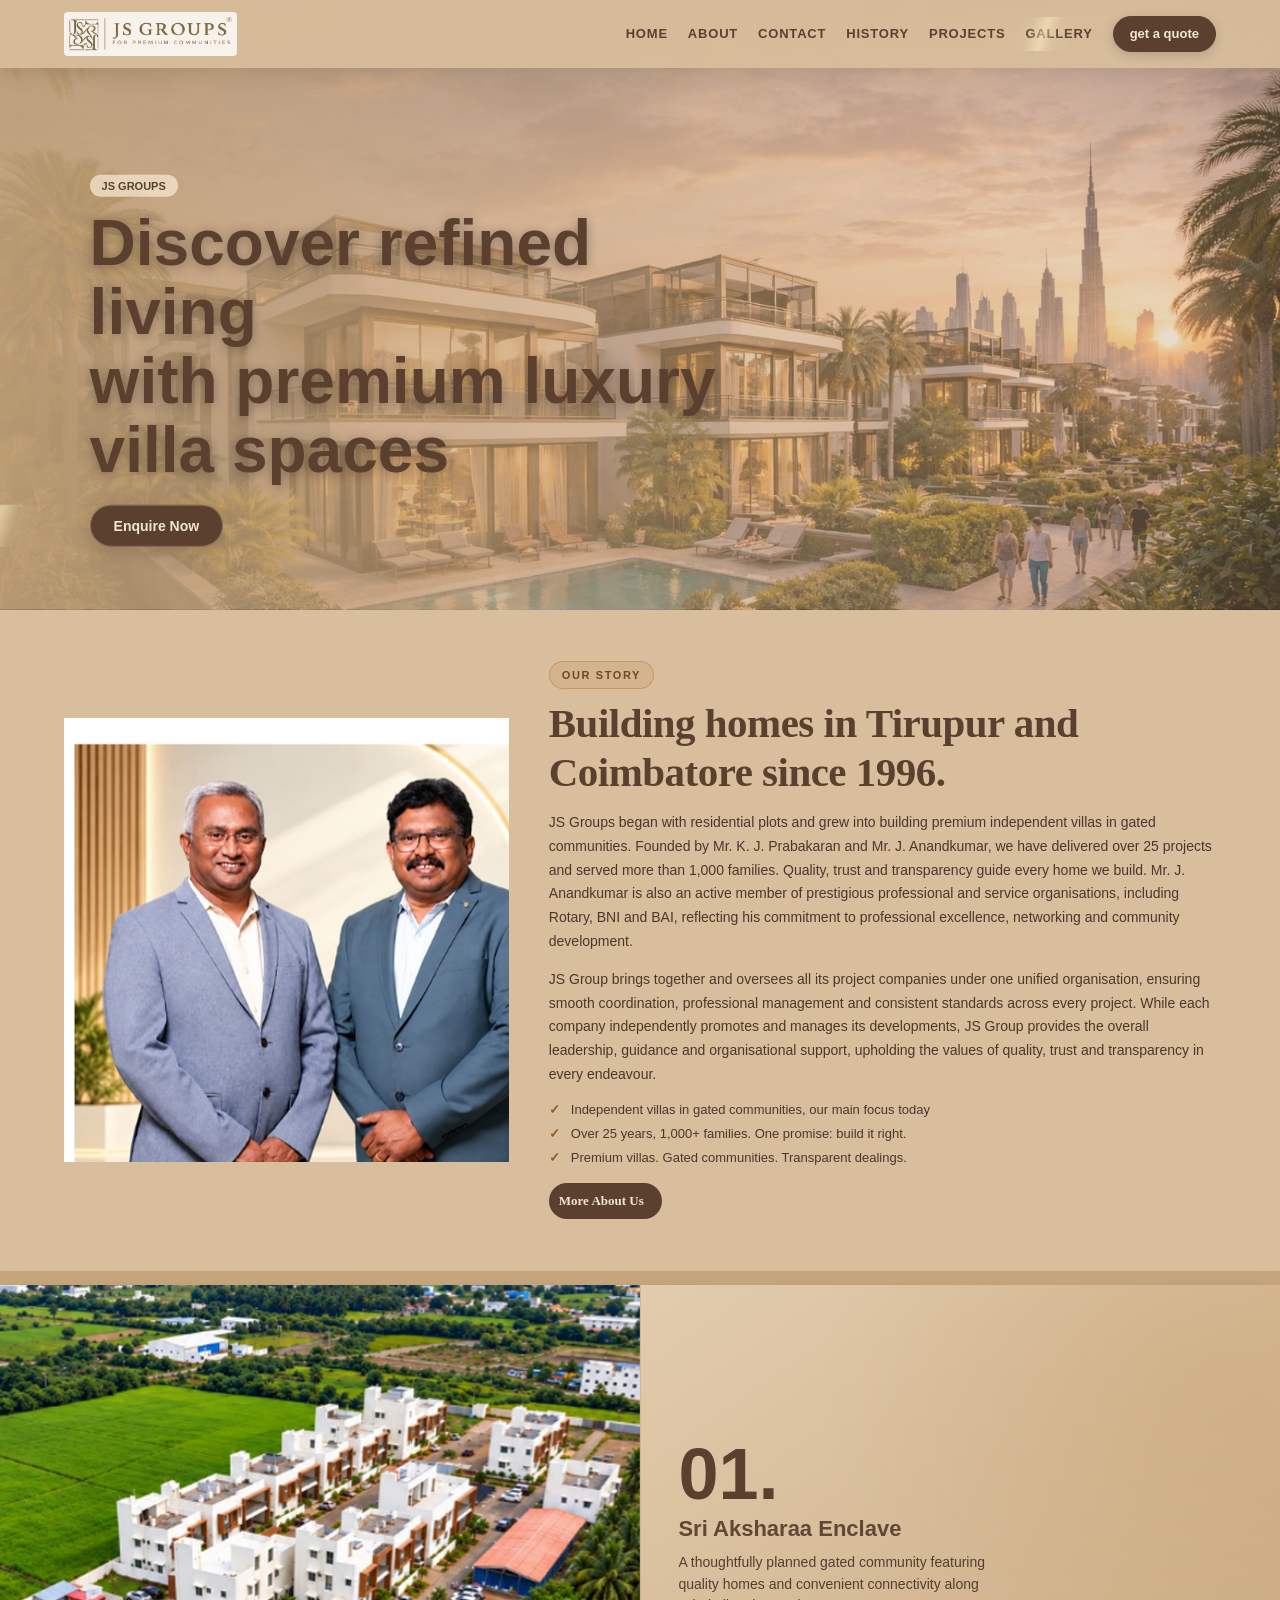
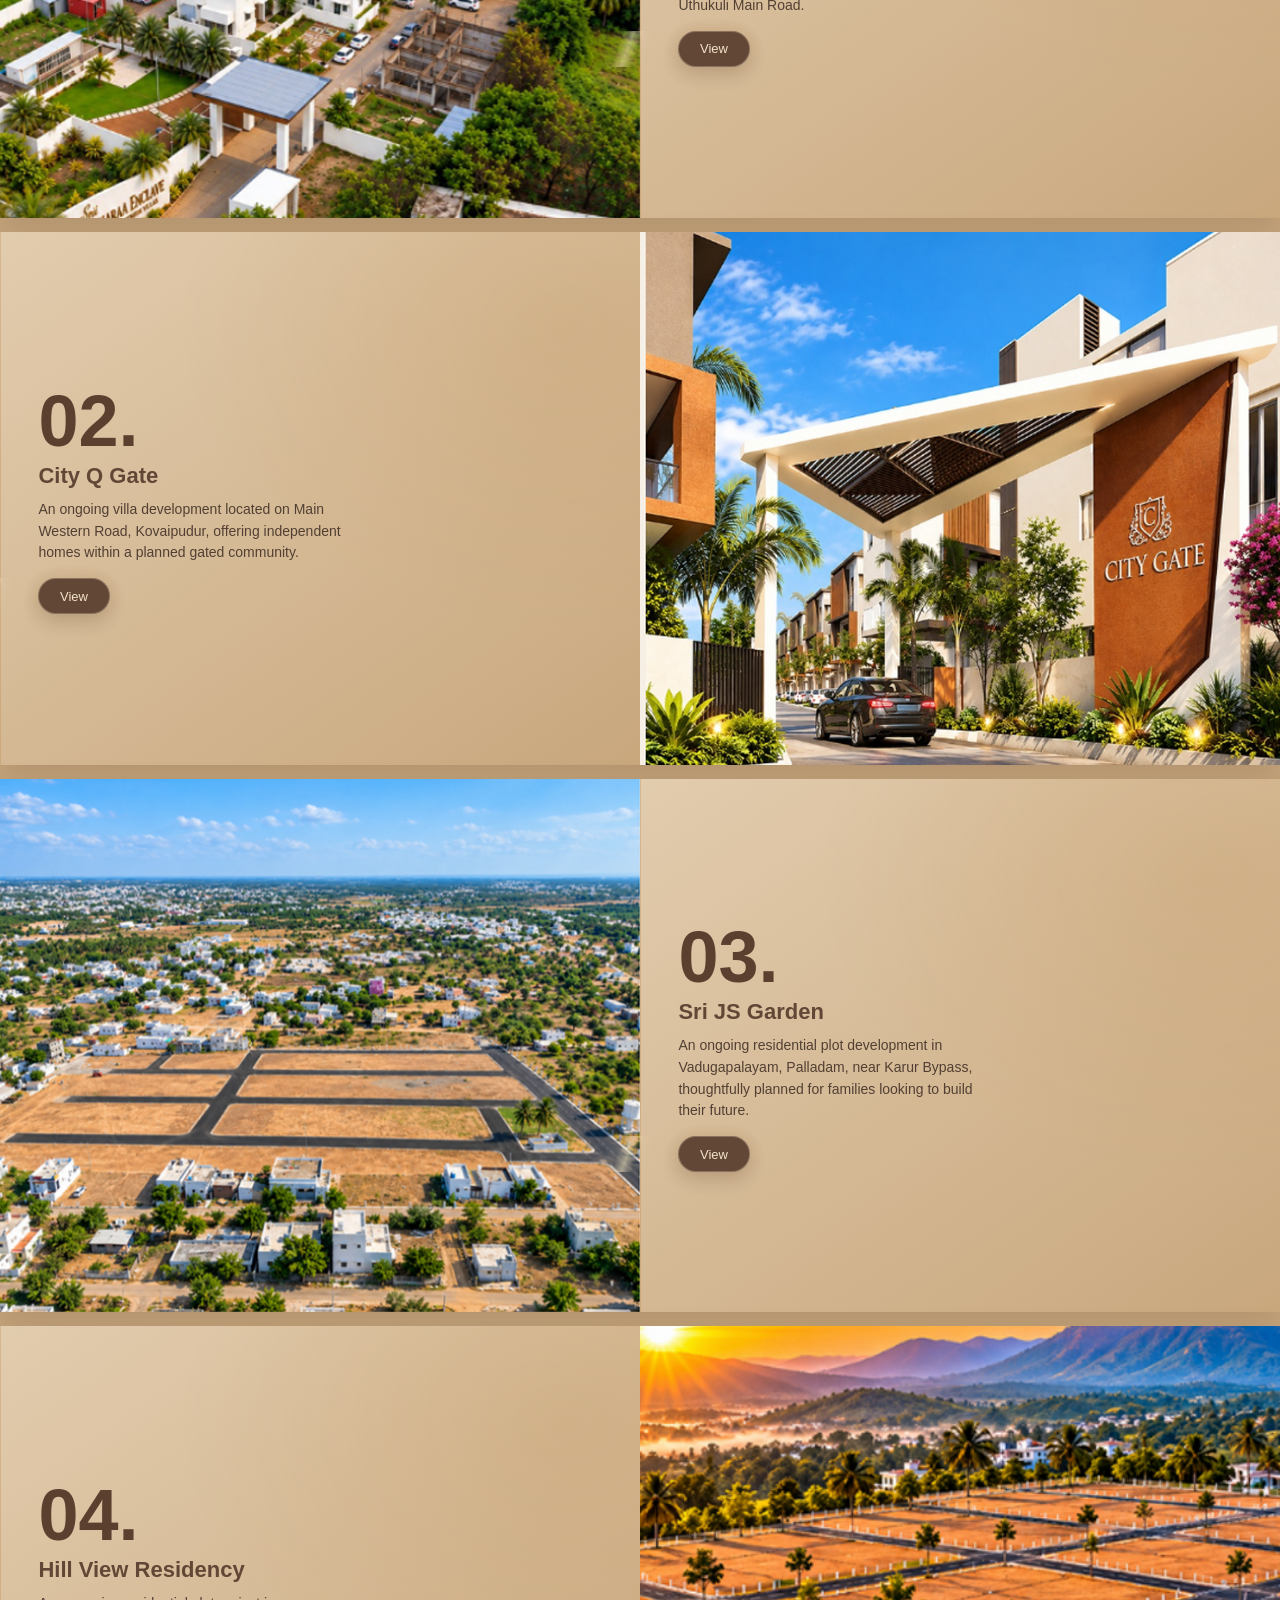
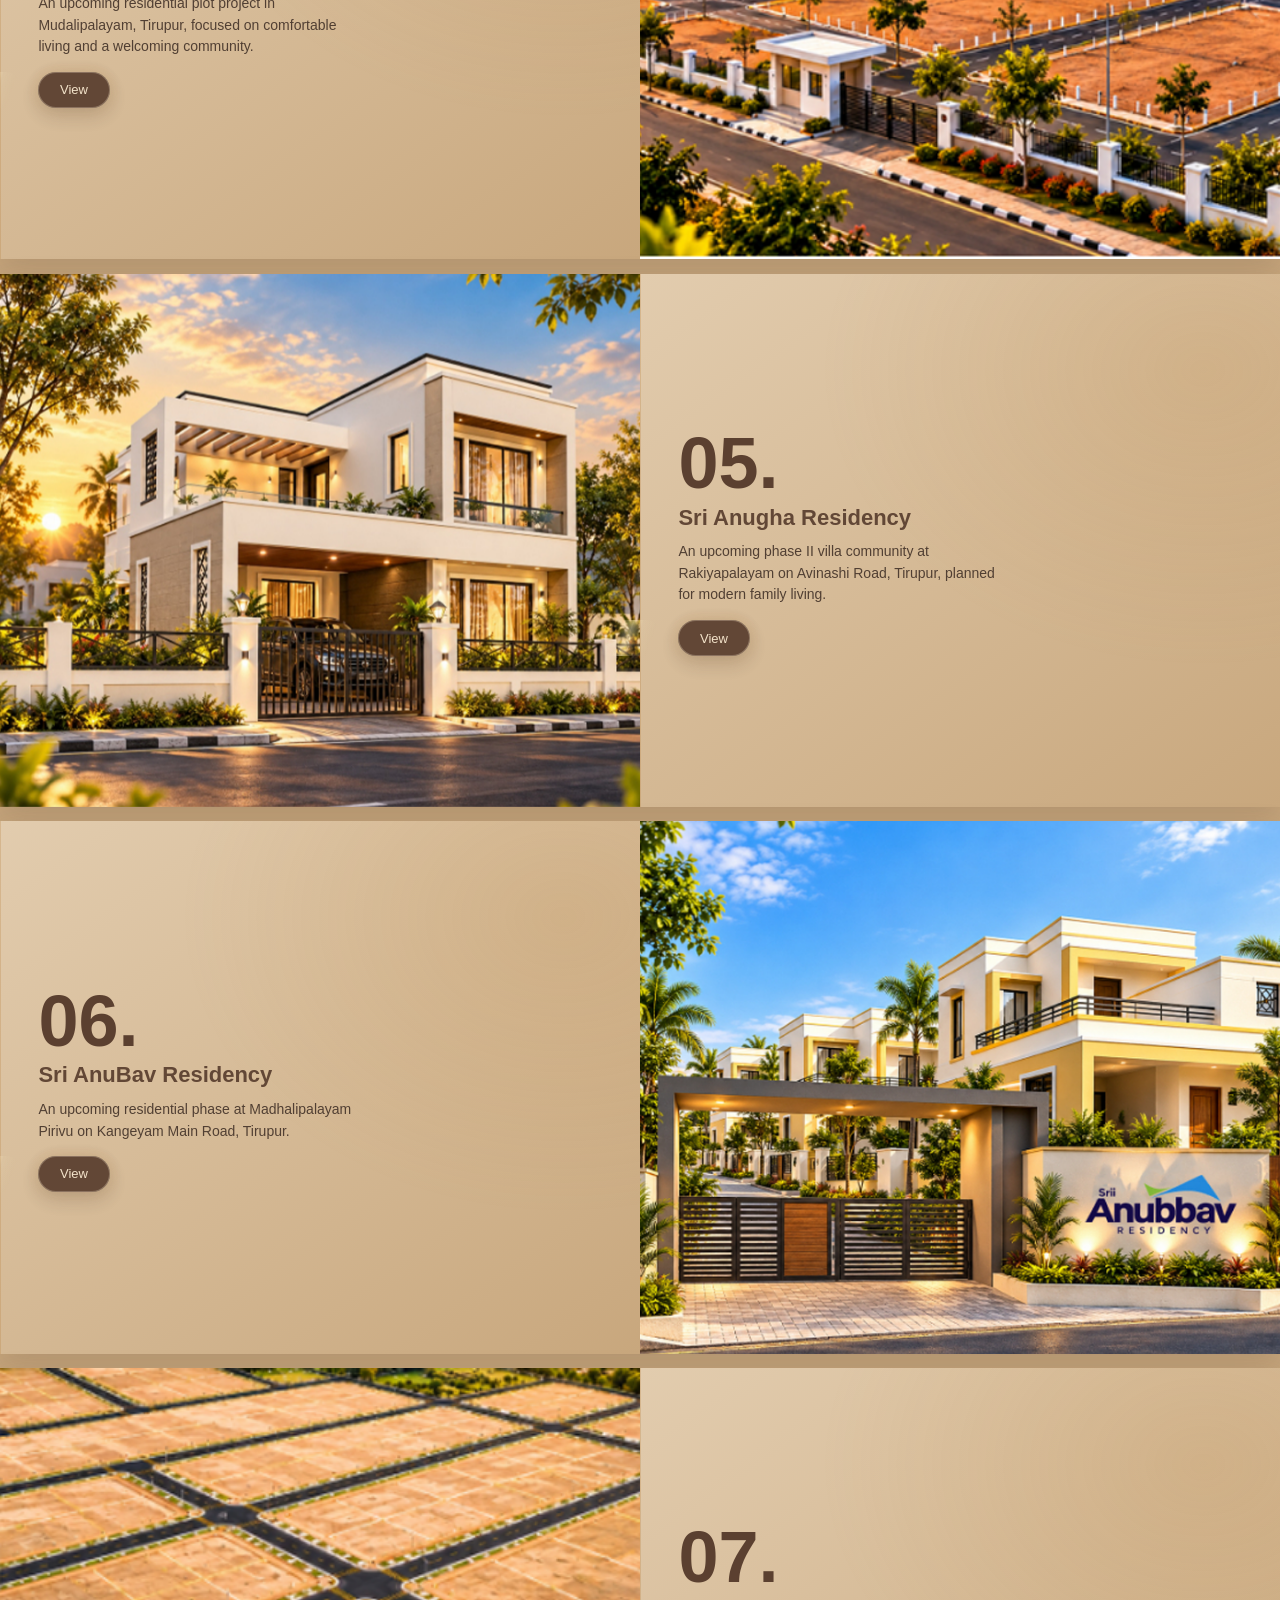
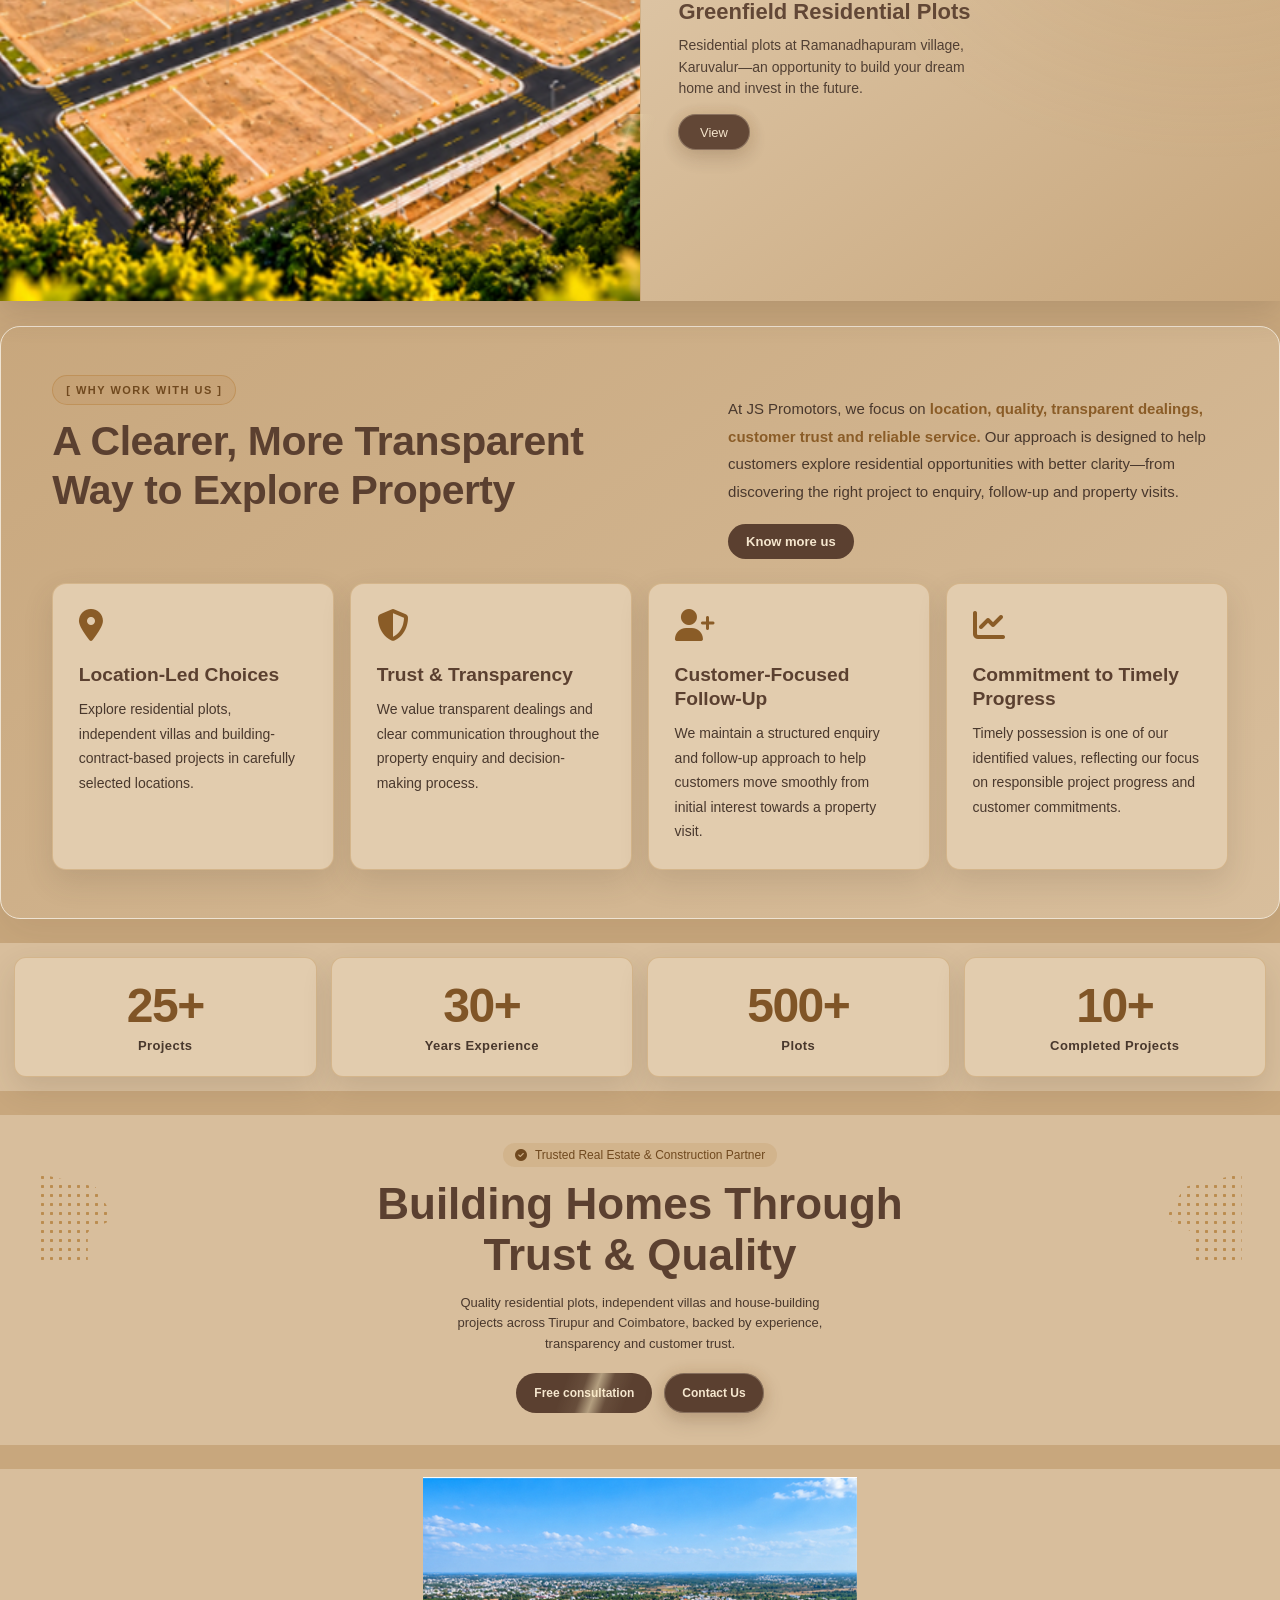
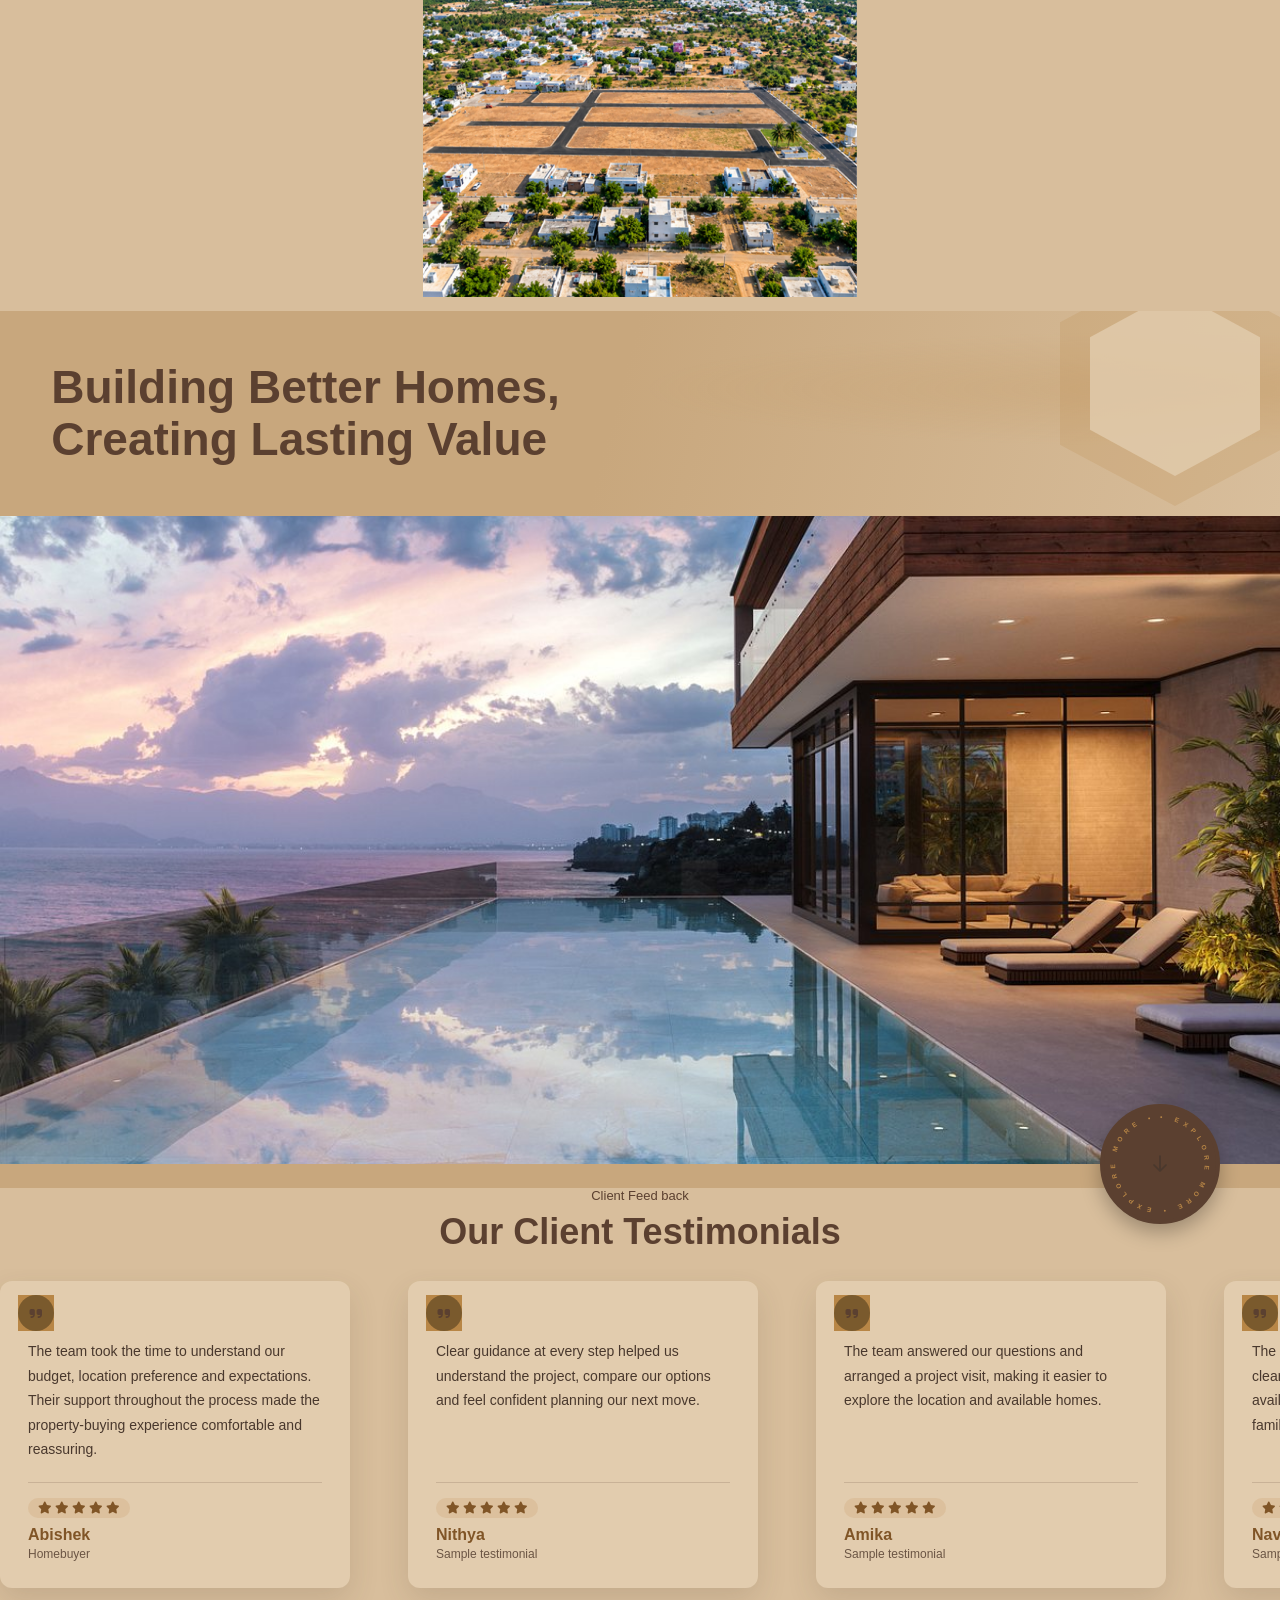
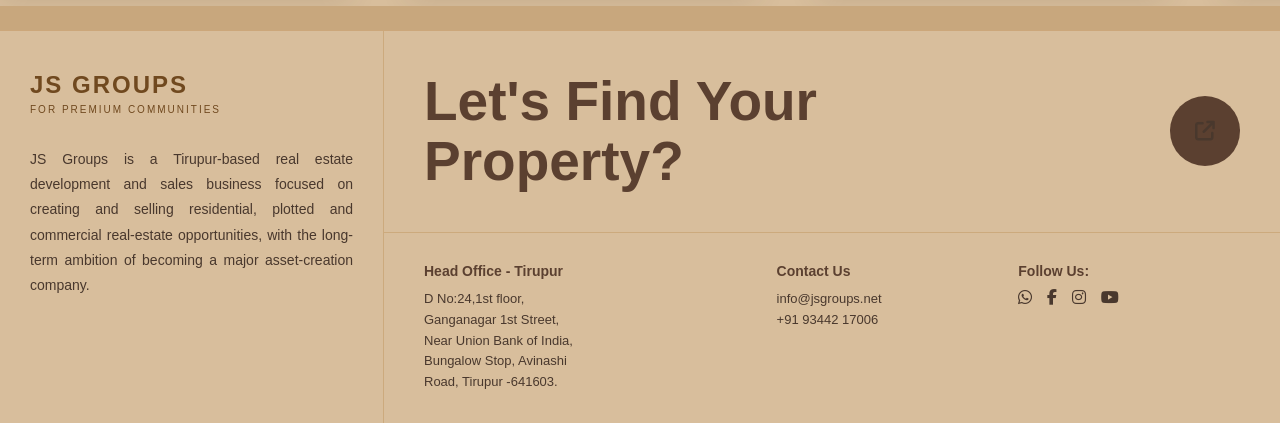
==== commit 0c974041: "Add files via upload" ====
--- a/index.html
+++ b/index.html
@@ -1,372 +1,694 @@
-<!DOCTYPE html>
-<html lang="en">
-<head>
-    <meta charset="UTF-8">
-    <meta name="viewport" content="width=device-width, initial-scale=1.0">
-    <title>js groups</title>
-    <link rel="stylesheet" href="style.css">
-    <link rel="stylesheet" href="https://cdnjs.cloudflare.com/ajax/libs/font-awesome/6.7.2/css/all.min.css">
-</head>
-<body>
-    <h1 id="home">js groups</h1>
-    <header>
-        <img src="images/logo-navbar.png" alt="JS Groups logo" height="15%" width="15%">
-        <nav class="navbar">
-        <a href="#home">home</a>
-        <a href="#about">about</a>
-        <a href="#contact">contact</a>
-        <a href="#history">history</a>
-        <a href="#projects">projects</a>
-        <a href="#gallery">gallery</a>
-        <button class="button2"> get a quote</button>
-        </nav>
-    </header>
-    <img src="villa image.jpeg" alt="villa" class="villa-img">
-    <br>
-    <button class="button1"><a href="#js group">js groups</a></button>
-    <br><br>
-    <h1 class="h1class">Discover refined living
-        with premium luxuary villa
-        spaces
-    </h1>
-    <br><br>
-<h4 class="h4class">our story</h4>    
-<div class="story" id="about">
-    <img src="founders.jpeg" height="50%" width="50%" class="coffee">
-    <div class="h2class">
-<h2 id="history"><p>Building homes in tirupur and
-              coimbatore since 1996.</p>
-            </h2><br>
-              <p class="pclass1">
-                Lorem, ipsum dolor sit amet consectetur adipisicing elit. Voluptatum laudantium distinctio corrupti ex nulla, iusto dolor est eos vel vitae veniam aperiam aspernatur laboriosam nesciunt officiis! Debitis nam dolores consequatur?
-                Sit, eveniet corrupti asperiores accusamus ut modi ex consequatur earum, dolorem totam, dicta atque repellat? Voluptatibus laborum iure inventore, nostrum officia dignissimos temporibus aut consectetur, reprehenderit accusamus quae est nemo?
-                Quia magni officia distinctio ratione ducimus necessitatibus atque, pariatur vero quo autem dolor commodi facilis impedit et corrupti aut cupiditate exercitationem animi ad! At vero enim esse unde sunt amet!
-                Aspernatur quasi, quo, perferendis reiciendis ea nihil unde nulla assumenda minus dolorem quas placeat perspiciatis numquam quae recusandae qui, quod sit inventore laborum ex! Magni ullam iusto omnis voluptatem ipsam.
-              </p><br>
-              <p class="pclass2">Lorem ipsum dolor sit amet consectetur adipisicing elit. Consequatur error, praesentium dignissimos cupiditate deserunt tempora omnis. Sit alias eligendi, esse reprehenderit officiis iure eaque magni, fugiat facilis excepturi, eos consequuntur?
-                                 Porro numquam perferendis unde neque doloribus similique. Veritatis necessitatibus aspernatur omnis perferendis sint quod suscipit, impedit cumque a veniam ratione. Expedita assumenda facilis velit, accusamus nihil quae non molestiae alias!
-              Possimus reiciendis, dolorum esse, ducimus provident qui perferendis omnis eius optio ratione non repellat excepturi id! Dolorem facere sunt, fugiat suscipit harum, quae cumque temporibus unde eum culpa nemo. Perspiciatis.
-            </p><br>
-            <p class="pclass3">
-               * Lorem, ipsum dolor sit amet cjhrbvuhvrrrhb
-                <br>
-               * Lorem ipsum dolor sit amet, consectetur adipis
-                <br>
-               * Lorem ipsum dolor sit amet consectetur adipisici
-            </p>
-<br><br>
-            <button class="pbutton"><a href="#more about us">more about us </button></a>
- </div>
-</div>
-<div class="story2" id="projects">
-    <img src="appartment.png" alt="Sri Aksharaa Enclave residential community">
-    <div class="text-box">
-    <h1>01</h1>
-    <br><br>
-    <p class="akshara">sri akshara enclave</p>
-    <br><br>
-    <h3><p>Lorem ipsum dolor sit amet consectetur adipisicing elit. Eaque eveniet sed beatae 
-        dolor minus iste animi, necessitatibus cupiditate ex eius, quod minima aut deleni
-        ti sequi. Qui in dicta veniam ipsa?</p></h3>
-        <br>
- <button>
-     <i class="fa-solid fa-house"></i> View Villas
-</button>
-    </div>
-</div>
-<div class="story3">
-    <img src="images/city_gate.png" alt="">
-    <div class="city-gate">
-        <h1>02</h1>
-        <br>
-        <h2><p>CITY Q GATE</p></h2>
-        <br>
-       <h3> <p>Lorem ipsum dolor, sit amet consectetur adipisicing elit.
-         Sapiente cumque pariatur eum accusamus maxime labore enim ducimus
-          illo natus, vel nulla asperiores eligendi beatae aliquam quo commodi a velit amet!</p></h3>
-          <br>
-<button>
-     <i class="fa-solid fa-house"></i> View Villas
-</button>
-    </div>
-</div>
-<div class="story4">
-    <img src="images/js_garden.png" alt="Sri JS Garden residential plots">
-    <div class="jsgarden">
-        <h1>03</h1>
-        <br>
-        <h2><p>Sri Js garden</p></h2>
-        <br>
-        <h2><p>any on going residantal plot devlopment in
-             vadugapalayam,palladam,near karur bypassthought
-            built there future home</p></h2>
-            <br>
-<button>
-     <i class="fa-solid fa-house"></i> View Villas
- </button>
-    </div>
-</div>
-<div class="story5">
-    <img src="images/hill_view.png" alt="Hill View Residency residential plots">
-    <div class="hill_view">
-        <h1>04</h1>
-        <br>
-        <h2><p>Hill View Residency</p></h2>
-        <br>
-        <h2><p>An upcoming residental plot project in mudalipalayam,Tirupur focused on 
-            comfortable residental living
-        </p></h2><br>
-    <button>
-        <i class="fa-solid fa-house"></i> View Villas
-    </button>
-    </div>
-</div>
-<div class="story6">
-    <img src="images/anuga.png" alt="Sri Anugha Residency villa community">
-    <div class="anuga">
-        <h1>05</h1>
-        <br>
-        <h2><p>Sri Anugha Residency</p></h2>
-        <br>
-        <h2><p>An up coming phase || villa community at 
-            rakiyapalayam,avinashi road tirupur,
-            planed for modern family living
-        </p><br></h2>
-    <button>
-          <i class="fa-solid fa-house"></i> View Villas
-     </button>
-    </div>
-</div>
-<div class="story7">
-    <img src="images/anubav.png">
-    <div class="anubav">
-        <h1>06</h1>
-        <br>
-        <h2><p>Sri AnuBav Residency</p></h2>
-        <br>
-        <h2><p>An upcoming residental phase|| at madhalipalayam pirivi on kangeyam 
-            main road tirupur</p></h2>
-            <br>
-        <button>
-     <i class="fa-solid fa-house"></i> View Villas
-    </button>
-    </div>
-</div>
-<div class="story8">
-    <img src="images/green_feild.png" alt="Greenfield residential plots">
-    <div class="green">
-        <h1>07</h1>
-        <h2><p>Resedental plot at ramanadhapuram village,karuvalur,offering
-            opportunity to bulid dreams house and invest in future
-        </p></h2>
-    <button>
-       <i class="fa-solid fa-house"></i> View Villas
-    </button>
-    </div>
-</div>
-<br>
-<h4 class="work">[WHY WORK WITH US]</h4>
-<br>
-<div class="promoters">
-<h4><p>At js promoters, we focus on location,quality,transperant, dealing 
-    customer service and reliable service.our approuch is design to help customer 
-    explorer residental opportunity with better clarity-from discovering the right 
-    project to enquiry follow up and property visit.
-</p></h4>
-</div>
-<button class=view-btn>
-    View More <i class="fa-solid fa-arrow-right"></i>
-</button>
-<br>
-<div class="feature">
-    <div class="card">
-        <h3>Loaction lead choice</h3>
-        <p>Lorem ipsum dolor sit amet consectetur adipisicing elit. Asperiores ab iste omnis eaque enim sint praesentium voluptatibus cumque sapiente porro, nemo inventore blanditiis corporis obcaecati ea soluta, et quia vero.
-        </p>
-    </div>
-<div class="card">
-    <h3>Trust & Transperancy</h3>
-    <p>Lorem ipsum dolor sit amet, consectetur adipisicing elit. Mollitia, nobis. Sit, suscipit nisi vel similique dolor omnis? Voluptatibus voluptates odit dignissimos dolorum numquam deleniti exercitationem deserunt. Et architecto quo</p>
-    
-</div>
-<div class="card">
-    <h3>Customer 
-        Focused follow
-         up</h3>
-         <p>Lorem ipsum dolor sit amet consectetur adipisicing elit. Ipsum nulla
-            </p>
-</div>
-<div class="card">
-<h3>commitment to 
-    timely process
-</h3>
-<p>Lorem ipsum dolor sit, amet consectetur adipisicing elit</p>
-</div>
-</div>
-<div>
-    <div class="years">
-        <div class="section">
-            <h1>25+</h1>
-            <p>Projects</p>
-        </div>
-        <div class="section">
-            <h1>30+</h1>
-            <p>Years Experience</p>
-        </div>
-        <div class="section">
-            <h1>500+</h1>
-            <p>Plots</p>
-        </div>
-        <div class="section">
-            <h1>10+</h1>
-            <p>Completed Projects</p>
-        </div>
-    </div>
-</div>
-<div class="estate">
-<i class="fa-solid fa-circle-check">Trust the realestate & constraction partner</i>
-</div><br>
-<div class="building">
-    Builnding Homes Thought
-</div>
-<br>
-<div class="trust">
-    Trust & Quality
-</div>
-<div class="quality">
-    Quailty residental plots,independent villas and house-building
-    projects across Tirupur and Coimbatore,backed by experince,
-    trnasparency and customer trust 
-</div>
-<div class="trust-actions">
-    <a class="arrow" href="#contact">
-        Free consultation
-    </a>
-    <a class="us" href="#contact">
-        Contact Us<i class="fa-solid fa-arrow-right" aria-hidden="true"></i>
-    </a>
-</div>
-<div class="building2">
-   <h1>Buliding better homes,
-    Creating Lasting Value</h1>
-</div>
-
-<div class="showcase-photo" id="gallery">
-    <img src="images/swimming.jpg" alt="Swimming pool at a luxury residential community">
-    <a class="circle-btn" href="#client" aria-label="Explore More">
-        <svg class="circle-btn__orbit" viewBox="0 0 105 105" aria-hidden="true" focusable="false">
-            <defs>
-                <path id="circle-btn-orbit-path" d="M 52.5,10.5 a 42,42 0 1,1 0,84 a 42,42 0 1,1 0,-84"></path>
-            </defs>
-            <text>
-                <textPath href="#circle-btn-orbit-path">Explore More · Explore More · Explore More · Explore More ·</textPath>
-            </text>
-        </svg>
-        <span class="circle-btn__label">Explore More</span>
-        <svg class="circle-btn__arrow" viewBox="0 0 24 24" aria-hidden="true" focusable="false">
-            <path d="M12 4v15m-6-6 6 6 6-6"></path>
-        </svg>
-    </a>
-</div>
-<div class="client" id="client">
-    <p>Client Feed back</p>
-    <h1>Our Client Testimonials</h1>
-</div>
-<div class="testimonial-card">
-  <div class="quote-badge">
-    <i class="fa-solid fa-quote-right"></i>
-  </div>
-  
-  <p class="testi-text">
-    The team took the time to understand our budget, location preference 
-    and expectations. Their support throughout the process made the 
-    property-buying experience comfortable and reassuring.
-  </p>
-  
-  <div class="testi-footer">
-    <div class="stars">
-      <i class="fa-solid fa-star"></i>
-      <i class="fa-solid fa-star"></i>
-      <i class="fa-solid fa-star"></i>
-      <i class="fa-solid fa-star"></i>
-      <i class="fa-solid fa-star"></i>
-    </div>
-    <h4>Priya S</h4>
-    <span>Homebuyer</span>
-  </div>
-</div>
-<footer class="footer-final" id="contact">
-  <div class="footer-left">
-    <div class="footer-logo">
-      <h2>JS GROUPS</h2>
-      <span>FOR PREMIUM COMMUNITIES</span>
-    </div>
-    <p>
-      JS Groups is a Tirupur-based real estate development and sales business 
-      focused on creating and selling residential, plotted and commercial 
-      real-estate opportunities, with the long-term ambition of becoming a 
-      major asset-creation company.
-    </p>
-  </div>
-
-
-  <div class="footer-right">
-    <div class="footer-top">
-      <h1>Let's Find Your<br>Property?</h1>
-      <a href="#" class="arrow-circle">
-        <i class="fa-solid fa-arrow-up-right-from-square"></i>
-      </a>
-    </div>
-
-    <div class="footer-bottom">
-      <div class="f-col">
-        <h4>Head Office - Tirupur</h4>
-        <p>D No:24,1st floor,<br>
-        Ganganagar 1st Street,<br>
-        Near Union Bank of India,<br>
-        Bungalow Stop, Avinashi<br>
-        Road, Tirupur -641603.</p>
-      </div>
-
-      <div class="f-col">
-        <h4>Contact Us</h4>
-        <p>info@jsgroups.net</p>
-        <p>+91 93442 17006</p>
-      </div>
-
-      <div class="f-col">
-        <h4>Follow Us:</h4>
-        <div class="social">
-          <a href="#"><i class="fa-brands fa-whatsapp"></i></a>
-          <a href="#"><i class="fa-brands fa-facebook-f"></i></a>
-          <a href="#"><i class="fa-brands fa-instagram"></i></a>
-          <a href="#"><i class="fa-brands fa-youtube"></i></a>
-        </div>
-      </div>
-    </div>
-  </div>
-</footer>
-<script>
-    const exploreButton = document.querySelector(".circle-btn");
-    const reducedMotion = window.matchMedia("(prefers-reduced-motion: reduce)");
-    const finePointer = window.matchMedia("(hover: hover) and (pointer: fine)");
-
-    if (exploreButton) {
-        exploreButton.addEventListener("pointermove", (event) => {
-            if (!finePointer.matches || reducedMotion.matches) return;
-
-            const bounds = exploreButton.getBoundingClientRect();
-            const offsetX = (event.clientX - (bounds.left + bounds.width / 2)) * 0.06;
-            const offsetY = (event.clientY - (bounds.top + bounds.height / 2)) * 0.06;
-            exploreButton.style.setProperty("--explore-magnetic-x", `${offsetX.toFixed(2)}px`);
-            exploreButton.style.setProperty("--explore-magnetic-y", `${offsetY.toFixed(2)}px`);
-        });
-
-        exploreButton.addEventListener("pointerleave", () => {
-            exploreButton.style.removeProperty("--explore-magnetic-x");
-            exploreButton.style.removeProperty("--explore-magnetic-y");
-        });
-    }
-</script>
-</body>
+<!DOCTYPE html>
+<html lang="en">
+<head>
+    <meta charset="UTF-8">
+    <meta name="viewport" content="width=device-width, initial-scale=1.0">
+    <title>js groups</title>
+    <link rel="stylesheet" href="style_responsive.css">
+    <link rel="stylesheet" href="https://cdnjs.cloudflare.com/ajax/libs/font-awesome/6.7.2/css/all.min.css">
+</head>
+<body>
+    <div class="hero" id="home">
+    <header>
+        <img src="images/logo-navbar.png" alt="JS Groups logo" height="15%" width="15%">
+        <nav class="navbar">
+        <a href="#home">home</a>
+        <a href="#about">about</a>
+        <a href="#contact">contact</a>
+        <a href="#history">history</a>
+        <a href="#projects">projects</a>
+        <a href="#gallery">gallery</a>
+        <button class="button2"> get a quote</button>
+        </nav>
+    </header>
+    <div class="hero-content">
+        <p class="hero-eyebrow">JS GROUPS</p>
+        <h1>Discover refined living<br>with premium luxury villa spaces</h1>
+        <a class="hero-button" href="#projects">Enquire Now</a>
+    </div>
+</div>
+<div class="story" id="about">
+    <img src="founders.jpeg" alt="JS Groups founders" class="coffee">
+    <div class="story-content">
+        <p class="story-label">OUR STORY</p>
+        <h2>Building homes in Tirupur and Coimbatore since 1996.</h2>
+        <p class="story-description" id="history">
+            JS Groups began with residential plots and grew into building premium independent villas in gated communities. Founded by Mr. K. J. Prabakaran and Mr. J. Anandkumar, we have delivered over 25 projects and served more than 1,000 families. Quality, trust and transparency guide every home we build. Mr. J. Anandkumar is also an active member of prestigious professional and service organisations, including Rotary, BNI and BAI, reflecting his commitment to professional excellence, networking and community development.
+        </p>
+        <p class="story-description">
+            JS Group brings together and oversees all its project companies under one unified organisation, ensuring smooth coordination, professional management and consistent standards across every project. While each company independently promotes and manages its developments, JS Group provides the overall leadership, guidance and organisational support, upholding the values of quality, trust and transparency in every endeavour.
+        </p>
+        <div class="story-details">
+            <div class="story-highlights">
+                <ul>
+                    <li>Independent villas in gated communities, our main focus today</li>
+                    <li>Over 25 years, 1,000+ families. One promise: build it right.</li>
+                    <li>Premium villas. Gated communities. Transparent dealings.</li>
+                </ul>
+                <a class="pbutton" href="#more-about-us">
+                    More About Us
+                </a>
+            </div>
+        </div>
+    </div>
+</div>
+<div class="story2 project-card" id="projects">
+    <img src="appartment.png" alt="Sri Aksharaa Enclave residential community">
+    <div class="text-box">
+        <h1>01.</h1>
+        <h2>Sri Aksharaa Enclave</h2>
+        <p>A thoughtfully planned gated community featuring quality homes and convenient connectivity along Uthukuli Main Road.</p>
+        <button aria-label="View Sri Aksharaa Enclave">View</button>
+    </div>
+</div>
+<div class="story3 project-card">
+    <img src="images/city_gate.png" alt="City Gate premium villa community">
+    <div class="city-gate">
+        <h1>02.</h1>
+        <h2>City Q Gate</h2>
+        <p>An ongoing villa development located on Main Western Road, Kovaipudur, offering independent homes within a planned gated community.</p>
+        <button aria-label="View City Q Gate">View</button>
+    </div>
+</div>
+<div class="story4 project-card">
+    <img src="images/js_garden.png" alt="Sri JS Garden residential plots">
+    <div class="jsgarden">
+        <h1>03.</h1>
+        <h2>Sri JS Garden</h2>
+        <p>An ongoing residential plot development in Vadugapalayam, Palladam, near Karur Bypass, thoughtfully planned for families looking to build their future.</p>
+        <button aria-label="View Sri JS Garden">View</button>
+    </div>
+</div>
+<div class="story5 project-card">
+    <img src="images/hill_view.png" alt="Hill View Residency residential plots">
+    <div class="hill_view">
+        <h1>04.</h1>
+        <h2>Hill View Residency</h2>
+        <p>An upcoming residential plot project in Mudalipalayam, Tirupur, focused on comfortable living and a welcoming community.</p>
+        <button aria-label="View Hill View Residency">View</button>
+    </div>
+</div>
+<div class="story6 project-card">
+    <img src="images/anuga.png" alt="Sri Anugha Residency villa community">
+    <div class="anuga">
+        <h1>05.</h1>
+        <h2>Sri Anugha Residency</h2>
+        <p>An upcoming phase II villa community at Rakiyapalayam on Avinashi Road, Tirupur, planned for modern family living.</p>
+        <button aria-label="View Sri Anugha Residency">View</button>
+    </div>
+</div>
+<div class="story7 project-card">
+    <img src="images/anubav.png" alt="Sri AnuBav Residency">
+    <div class="anubav">
+        <h1>06.</h1>
+        <h2>Sri AnuBav Residency</h2>
+        <p>An upcoming residential phase at Madhalipalayam Pirivu on Kangeyam Main Road, Tirupur.</p>
+        <button aria-label="View Sri AnuBav Residency">View</button>
+    </div>
+</div>
+<div class="story8 project-card">
+    <img src="images/green_feild.png" alt="Greenfield residential plots">
+    <div class="green">
+        <h1>07.</h1>
+        <h2>Greenfield Residential Plots</h2>
+        <p>Residential plots at Ramanadhapuram village, Karuvalur—an opportunity to build your dream home and invest in the future.</p>
+        <button aria-label="View Greenfield Residential Plots">View</button>
+    </div>
+</div>
+<section class="why-section">
+    <div class="why-intro">
+        <div class="why-heading">
+            <p class="work">[ WHY WORK WITH US ]</p>
+            <h2>A Clearer, More Transparent Way to Explore Property</h2>
+        </div>
+        <div class="why-description">
+            <p>At JS Promotors, we focus on <strong>location, quality, transparent dealings, customer trust and reliable service.</strong> Our approach is designed to help customers explore residential opportunities with better clarity—from discovering the right project to enquiry, follow-up and property visits.</p>
+            <a class="why-button" href="#more-about-us">
+                Know more us
+            </a>
+        </div>
+    </div>
+    <div class="feature">
+        <article class="card">
+            <i class="fa-solid fa-location-dot feature-icon" aria-hidden="true"></i>
+            <h3>Location-Led Choices</h3>
+            <p>Explore residential plots, independent villas and building-contract-based projects in carefully selected locations.</p>
+        </article>
+        <article class="card">
+            <i class="fa-solid fa-shield-halved feature-icon" aria-hidden="true"></i>
+            <h3>Trust &amp; Transparency</h3>
+            <p>We value transparent dealings and clear communication throughout the property enquiry and decision-making process.</p>
+        </article>
+        <article class="card">
+            <i class="fa-solid fa-user-plus feature-icon" aria-hidden="true"></i>
+            <h3>Customer-Focused Follow-Up</h3>
+            <p>We maintain a structured enquiry and follow-up approach to help customers move smoothly from initial interest towards a property visit.</p>
+        </article>
+        <article class="card">
+            <i class="fa-solid fa-chart-line feature-icon" aria-hidden="true"></i>
+            <h3>Commitment to Timely Progress</h3>
+            <p>Timely possession is one of our identified values, reflecting our focus on responsible project progress and customer commitments.</p>
+        </article>
+    </div>
+</section>
+<div>
+    <div class="years">
+        <div class="section">
+            <h1>25+</h1>
+            <p>Projects</p>
+        </div>
+        <div class="section">
+            <h1>30+</h1>
+            <p>Years Experience</p>
+        </div>
+        <div class="section">
+            <h1>500+</h1>
+            <p>Plots</p>
+        </div>
+        <div class="section">
+            <h1>10+</h1>
+            <p>Completed Projects</p>
+        </div>
+    </div>
+</div>
+<section class="trust-section">
+    <div class="estate">
+        <i class="fa-solid fa-circle-check" aria-hidden="true"></i>
+        Trusted Real Estate &amp; Construction Partner
+    </div>
+    <h2 class="building">Building Homes Through</h2>
+    <h2 class="trust">Trust &amp; Quality</h2>
+    <p class="quality">
+        Quality residential plots, independent villas and house-building projects across Tirupur and Coimbatore, backed by experience, transparency and customer trust.
+    </p>
+    <div class="trust-actions">
+        <a class="arrow" href="#contact">
+            Free consultation
+        </a>
+        <a class="us" href="#contact">
+            Contact Us
+        </a>
+    </div>
+</section>
+<section class="value-showcase">
+    <div class="showcase-gallery" id="gallery" aria-label="Project photo gallery">
+        <img src="images/js_garden.png" alt="Sri JS Garden residential plots">
+        <img src="images/project-structure.png" alt="Concrete frame and blockwork of a home under construction">
+        <img src="images/project-masonry.png" alt="Two-storey brick and concrete home under construction">
+        <img src="images/project-exterior-finish.png" alt="Modern home exterior nearing completion">
+        <img src="images/completed-home-dusk.png" alt="Completed modern home illuminated at dusk">
+        <img src="images/completed-home-evening.png" alt="Completed modern home with landscaped front entrance">
+    </div>
+    <div class="value-banner">
+        <h2>Building Better Homes,<br>Creating Lasting Value</h2>
+        <span class="value-hexagon" aria-hidden="true"></span>
+    </div>
+    <div class="showcase-photo">
+        <img src="images/swimming.jpg" alt="Swimming pool at a luxury residential community">
+        <a class="circle-btn" href="#client" aria-label="Explore More">
+            <svg class="circle-btn__orbit" viewBox="0 0 120 120" aria-hidden="true" focusable="false">
+                <defs>
+                    <path id="circle-btn-orbit-path" d="M 60,12 a 48,48 0 1,1 0,96 a 48,48 0 1,1 0,-96"></path>
+                </defs>
+                <text>
+                    <textPath href="#circle-btn-orbit-path" textLength="292" lengthAdjust="spacing">• EXPLORE MORE • EXPLORE MORE •</textPath>
+                </text>
+            </svg>
+            <span class="circle-btn__label">Explore More</span>
+            <svg class="circle-btn__arrow" viewBox="0 0 24 24" aria-hidden="true" focusable="false">
+                <path d="M12 4v15m-6-6 6 6 6-6"></path>
+            </svg>
+        </a>
+    </div>
+</section>
+<section class="testimonial-section" id="client">
+<div class="client">
+    <p>Client Feed back</p>
+    <h1>Our Client Testimonials</h1>
+</div>
+<div class="testimonial-track" role="region" aria-label="Client testimonials" tabindex="0">
+    <article class="testimonial-card">
+      <div class="quote-badge">
+        <i class="fa-solid fa-quote-right" aria-hidden="true"></i>
+      </div>
+      <p class="testi-text">
+        The team took the time to understand our budget, location preference and expectations. Their support throughout the process made the property-buying experience comfortable and reassuring.
+      </p>
+      <div class="testi-footer">
+        <div class="stars" aria-label="5 out of 5 stars">
+          <i class="fa-solid fa-star" aria-hidden="true"></i>
+          <i class="fa-solid fa-star" aria-hidden="true"></i>
+          <i class="fa-solid fa-star" aria-hidden="true"></i>
+          <i class="fa-solid fa-star" aria-hidden="true"></i>
+          <i class="fa-solid fa-star" aria-hidden="true"></i>
+        </div>
+        <h4>Abishek</h4>
+        <span>Homebuyer</span>
+      </div>
+    </article>
+    <article class="testimonial-card sample-testimonial">
+      <div class="quote-badge">
+        <i class="fa-solid fa-quote-right" aria-hidden="true"></i>
+      </div>
+      <p class="testi-text">
+        Clear guidance at every step helped us understand the project, compare our options and feel confident planning our next move.
+      </p>
+      <div class="testi-footer">
+        <div class="stars" aria-label="5 out of 5 stars">
+          <i class="fa-solid fa-star" aria-hidden="true"></i>
+          <i class="fa-solid fa-star" aria-hidden="true"></i>
+          <i class="fa-solid fa-star" aria-hidden="true"></i>
+          <i class="fa-solid fa-star" aria-hidden="true"></i>
+          <i class="fa-solid fa-star" aria-hidden="true"></i>
+        </div>
+        <h4>Nithya</h4>
+        <span>Sample testimonial</span>
+      </div>
+    </article>
+    <article class="testimonial-card sample-testimonial">
+      <div class="quote-badge">
+        <i class="fa-solid fa-quote-right" aria-hidden="true"></i>
+      </div>
+      <p class="testi-text">
+        The team answered our questions and arranged a project visit, making it easier to explore the location and available homes.
+      </p>
+      <div class="testi-footer">
+        <div class="stars" aria-label="5 out of 5 stars">
+          <i class="fa-solid fa-star" aria-hidden="true"></i>
+          <i class="fa-solid fa-star" aria-hidden="true"></i>
+          <i class="fa-solid fa-star" aria-hidden="true"></i>
+          <i class="fa-solid fa-star" aria-hidden="true"></i>
+          <i class="fa-solid fa-star" aria-hidden="true"></i>
+        </div>
+        <h4>Amika</h4>
+        <span>Sample testimonial</span>
+      </div>
+    </article>
+    <article class="testimonial-card sample-testimonial">
+      <div class="quote-badge">
+        <i class="fa-solid fa-quote-right" aria-hidden="true"></i>
+      </div>
+      <p class="testi-text">
+        The project details and location were explained clearly. The visit helped us compare the available plots and decide what suited our family.
+      </p>
+      <div class="testi-footer">
+        <div class="stars" aria-label="Sample 5-star rating">
+          <i class="fa-solid fa-star" aria-hidden="true"></i>
+          <i class="fa-solid fa-star" aria-hidden="true"></i>
+          <i class="fa-solid fa-star" aria-hidden="true"></i>
+          <i class="fa-solid fa-star" aria-hidden="true"></i>
+          <i class="fa-solid fa-star" aria-hidden="true"></i>
+        </div>
+        <h4>Naveen</h4>
+        <span>Sample testimonial</span>
+      </div>
+    </article>
+    <article class="testimonial-card sample-testimonial">
+      <div class="quote-badge">
+        <i class="fa-solid fa-quote-right" aria-hidden="true"></i>
+      </div>
+      <p class="testi-text">
+        Our questions were answered promptly, and the team kept us informed as we explored the villa options and next steps.
+      </p>
+      <div class="testi-footer">
+        <div class="stars" aria-label="Sample 5-star rating">
+          <i class="fa-solid fa-star" aria-hidden="true"></i>
+          <i class="fa-solid fa-star" aria-hidden="true"></i>
+          <i class="fa-solid fa-star" aria-hidden="true"></i>
+          <i class="fa-solid fa-star" aria-hidden="true"></i>
+          <i class="fa-solid fa-star" aria-hidden="true"></i>
+        </div>
+        <h4>Abishek</h4>
+        <span>Sample testimonial</span>
+      </div>
+    </article>
+    <article class="testimonial-card sample-testimonial">
+      <div class="quote-badge">
+        <i class="fa-solid fa-quote-right" aria-hidden="true"></i>
+      </div>
+      <p class="testi-text">
+        The guidance through the enquiry process made it straightforward to learn about the community and arrange a property visit.
+      </p>
+      <div class="testi-footer">
+        <div class="stars" aria-label="Sample 5-star rating">
+          <i class="fa-solid fa-star" aria-hidden="true"></i>
+          <i class="fa-solid fa-star" aria-hidden="true"></i>
+          <i class="fa-solid fa-star" aria-hidden="true"></i>
+          <i class="fa-solid fa-star" aria-hidden="true"></i>
+          <i class="fa-solid fa-star" aria-hidden="true"></i>
+        </div>
+        <h4>Nithya</h4>
+        <span>Sample testimonial</span>
+      </div>
+    </article>
+</div>
+</section>
+<footer class="footer-final" id="contact">
+  <div class="footer-left">
+    <div class="footer-logo">
+      <h2>JS GROUPS</h2>
+      <span>FOR PREMIUM COMMUNITIES</span>
+    </div>
+    <p>
+      JS Groups is a Tirupur-based real estate development and sales business 
+      focused on creating and selling residential, plotted and commercial 
+      real-estate opportunities, with the long-term ambition of becoming a 
+      major asset-creation company.
+    </p>
+  </div>
+
+
+  <div class="footer-right">
+    <div class="footer-top">
+      <h1>Let's Find Your<br>Property?</h1>
+      <a href="#" class="arrow-circle">
+        <i class="fa-solid fa-arrow-up-right-from-square"></i>
+      </a>
+    </div>
+
+    <div class="footer-bottom">
+      <div class="f-col">
+        <h4>Head Office - Tirupur</h4>
+        <p>D No:24,1st floor,<br>
+        Ganganagar 1st Street,<br>
+        Near Union Bank of India,<br>
+        Bungalow Stop, Avinashi<br>
+        Road, Tirupur -641603.</p>
+      </div>
+
+      <div class="f-col">
+        <h4>Contact Us</h4>
+        <p>info@jsgroups.net</p>
+        <p>+91 93442 17006</p>
+      </div>
+
+      <div class="f-col">
+        <h4>Follow Us:</h4>
+        <div class="social">
+          <a href="#"><i class="fa-brands fa-whatsapp"></i></a>
+          <a href="#"><i class="fa-brands fa-facebook-f"></i></a>
+          <a href="#"><i class="fa-brands fa-instagram"></i></a>
+          <a href="#"><i class="fa-brands fa-youtube"></i></a>
+        </div>
+      </div>
+    </div>
+  </div>
+</footer>
+<script>
+    document.querySelectorAll(".showcase-gallery, .testimonial-track").forEach((scroller) => {
+        scroller.addEventListener("wheel", (event) => {
+            if (Math.abs(event.deltaY) <= Math.abs(event.deltaX)) return;
+
+            const maxScroll = scroller.scrollWidth - scroller.clientWidth;
+            const canScroll = event.deltaY > 0
+                ? scroller.scrollLeft < maxScroll
+                : scroller.scrollLeft > 0;
+
+            if (canScroll) {
+                event.preventDefault();
+                scroller.scrollBy({ left: event.deltaY, behavior: "smooth" });
+            }
+        }, { passive: false });
+    });
+
+    const showcaseGallery = document.querySelector(".showcase-gallery");
+    const reducedMotion = window.matchMedia("(prefers-reduced-motion: reduce)");
+    const finePointer = window.matchMedia(
+        "(min-width: 769px) and (hover: hover) and (pointer: fine)"
+    );
+    const enhancedActions = document.querySelectorAll(
+        ".button2, .hero-button, .project-card button, .trust-actions .us"
+    );
+
+    enhancedActions.forEach((action) => {
+        action.classList.add("premium-action");
+
+        if (reducedMotion.matches) {
+            return;
+        }
+
+        action.classList.add("premium-action-pending");
+
+        action.addEventListener("pointermove", (event) => {
+            if (!finePointer.matches || reducedMotion.matches) return;
+
+            const bounds = action.getBoundingClientRect();
+            const offsetX = (event.clientX - (bounds.left + bounds.width / 2)) * 0.05;
+            const offsetY = (event.clientY - (bounds.top + bounds.height / 2)) * 0.05;
+            action.style.setProperty("--premium-magnetic-x", `${offsetX.toFixed(2)}px`);
+            action.style.setProperty("--premium-magnetic-y", `${offsetY.toFixed(2)}px`);
+        });
+
+        action.addEventListener("pointerleave", () => {
+            action.style.removeProperty("--premium-magnetic-x");
+            action.style.removeProperty("--premium-magnetic-y");
+        });
+
+        action.addEventListener("click", (event) => {
+            if (reducedMotion.matches) return;
+
+            const bounds = action.getBoundingClientRect();
+            const x = event.detail === 0 ? bounds.width / 2 : event.clientX - bounds.left;
+            const y = event.detail === 0 ? bounds.height / 2 : event.clientY - bounds.top;
+            const ripple = document.createElement("span");
+            ripple.className = "premium-action__ripple";
+            ripple.setAttribute("aria-hidden", "true");
+            ripple.style.left = `${x}px`;
+            ripple.style.top = `${y}px`;
+            ripple.style.setProperty("--premium-ripple-size", `${Math.max(bounds.width, bounds.height) * 2.8}px`);
+            action.append(ripple);
+            ripple.addEventListener("animationend", () => ripple.remove(), { once: true });
+        });
+    });
+
+    if (enhancedActions.length && !reducedMotion.matches && "IntersectionObserver" in window) {
+        const actionObserver = new IntersectionObserver((entries, observer) => {
+            entries.forEach((entry) => {
+                if (!entry.isIntersecting) return;
+
+                const action = entry.target;
+                action.classList.remove("premium-action-pending");
+
+                if (reducedMotion.matches) {
+                    observer.unobserve(action);
+                    return;
+                }
+
+                action.classList.add("premium-action-entering");
+                action.addEventListener("animationend", (event) => {
+                    if (event.animationName === "premium-action-roll-in") {
+                        action.classList.remove("premium-action-entering");
+                    }
+                });
+                observer.unobserve(action);
+            });
+        }, { threshold: 0.12 });
+
+        enhancedActions.forEach((action) => actionObserver.observe(action));
+    } else {
+        enhancedActions.forEach((action) => {
+            action.classList.remove("premium-action-pending");
+        });
+    }
+
+    const projectCards = document.querySelectorAll(".project-card");
+    const projectTiltPointer = window.matchMedia(
+        "(min-width: 769px) and (hover: hover) and (pointer: fine)"
+    );
+
+    projectCards.forEach((card) => {
+        card.addEventListener("pointermove", (event) => {
+            if (!projectTiltPointer.matches || reducedMotion.matches) return;
+
+            const bounds = card.getBoundingClientRect();
+            const normalizedX = (event.clientX - bounds.left) / bounds.width - 0.5;
+            const normalizedY = (event.clientY - bounds.top) / bounds.height - 0.5;
+
+            card.style.setProperty("--project-tilt-x", `${(-normalizedY * 7).toFixed(2)}deg`);
+            card.style.setProperty("--project-tilt-y", `${(normalizedX * 8).toFixed(2)}deg`);
+            card.classList.add("is-tilting");
+        });
+
+        card.addEventListener("pointerleave", () => {
+            card.style.removeProperty("--project-tilt-x");
+            card.style.removeProperty("--project-tilt-y");
+            card.classList.remove("is-tilting");
+        });
+    });
+
+    if (showcaseGallery && !reducedMotion.matches) {
+        const originalImages = Array.from(showcaseGallery.children);
+        const duplicateImages = originalImages.map((image) => {
+            const duplicate = image.cloneNode(true);
+            duplicate.setAttribute("aria-hidden", "true");
+            return duplicate;
+        });
+        showcaseGallery.append(...duplicateImages);
+
+        const allImages = [...originalImages, ...duplicateImages];
+        const firstImageOffset = originalImages[0].offsetLeft;
+        let currentIndex = 0;
+        let isInView = false;
+        let resumeAt = 0;
+        let resetTimer;
+
+        const pauseAfterInput = () => {
+            resumeAt = performance.now() + 4000;
+            const nearestIndex = allImages.reduce((nearest, image, index) => {
+                const currentDistance = Math.abs(
+                    image.offsetLeft - firstImageOffset - showcaseGallery.scrollLeft
+                );
+                const nearestDistance = Math.abs(
+                    allImages[nearest].offsetLeft - firstImageOffset - showcaseGallery.scrollLeft
+                );
+                return currentDistance < nearestDistance ? index : nearest;
+            }, 0);
+            currentIndex = nearestIndex % originalImages.length;
+        };
+
+        showcaseGallery.addEventListener("pointerdown", pauseAfterInput);
+        showcaseGallery.addEventListener("touchstart", pauseAfterInput, { passive: true });
+        showcaseGallery.addEventListener("wheel", pauseAfterInput, { passive: true });
+
+        if ("IntersectionObserver" in window) {
+            const galleryObserver = new IntersectionObserver(([entry]) => {
+                isInView = entry.isIntersecting;
+            });
+            galleryObserver.observe(showcaseGallery);
+        } else {
+            isInView = true;
+        }
+
+        const advanceGallery = () => {
+            if (
+                isInView &&
+                !document.hidden &&
+                !reducedMotion.matches &&
+                !showcaseGallery.matches(":hover, :focus-within") &&
+                performance.now() >= resumeAt
+            ) {
+                currentIndex += 1;
+                const nextImage = allImages[currentIndex];
+                showcaseGallery.scrollTo({
+                    left: nextImage.offsetLeft - firstImageOffset,
+                    behavior: "smooth"
+                });
+
+                if (currentIndex === originalImages.length) {
+                    clearTimeout(resetTimer);
+                    resetTimer = setTimeout(() => {
+                        showcaseGallery.scrollLeft = 0;
+                        currentIndex = 0;
+                    }, 700);
+                }
+            }
+        };
+
+        window.setInterval(advanceGallery, 1800);
+    }
+
+    const testimonialTrack = document.querySelector(".testimonial-track");
+
+    if (testimonialTrack && !reducedMotion.matches) {
+        const originalCards = Array.from(testimonialTrack.children);
+        const duplicateCards = originalCards.map((card) => {
+            const duplicate = card.cloneNode(true);
+            duplicate.setAttribute("aria-hidden", "true");
+            testimonialTrack.append(duplicate);
+            return duplicate;
+        });
+        const allCards = [...originalCards, ...duplicateCards];
+        let currentIndex = 0;
+        let isAutoScrolling = false;
+        let resumeAt = 0;
+
+        const updateCurrentIndex = () => {
+            const trackLeft = testimonialTrack.getBoundingClientRect().left;
+            const nearestIndex = allCards.reduce((nearest, card, index) => {
+                const distance = Math.abs(card.getBoundingClientRect().left - trackLeft);
+                const nearestDistance = Math.abs(
+                    allCards[nearest].getBoundingClientRect().left - trackLeft
+                );
+                return distance < nearestDistance ? index : nearest;
+            }, 0);
+            currentIndex = nearestIndex;
+
+            if (currentIndex >= originalCards.length) {
+                const loopDistance =
+                    allCards[originalCards.length].getBoundingClientRect().left -
+                    allCards[0].getBoundingClientRect().left;
+                testimonialTrack.scrollLeft -= loopDistance;
+                currentIndex -= originalCards.length;
+            }
+        };
+
+        const pauseAfterInput = () => {
+            resumeAt = performance.now() + 3000;
+            isAutoScrolling = false;
+            updateCurrentIndex();
+        };
+
+        testimonialTrack.addEventListener("pointerdown", pauseAfterInput);
+        testimonialTrack.addEventListener("touchstart", pauseAfterInput, { passive: true });
+        testimonialTrack.addEventListener("wheel", pauseAfterInput, { passive: true });
+        testimonialTrack.addEventListener("keydown", pauseAfterInput);
+        testimonialTrack.addEventListener("scroll", () => {
+            if (!isAutoScrolling && performance.now() >= resumeAt) updateCurrentIndex();
+        }, { passive: true });
+
+        const advanceTestimonials = () => {
+            const trackBounds = testimonialTrack.getBoundingClientRect();
+            if (
+                trackBounds.bottom <= 0 ||
+                trackBounds.top >= window.innerHeight ||
+                document.hidden ||
+                reducedMotion.matches ||
+                performance.now() < resumeAt
+            ) {
+                return;
+            }
+
+            currentIndex += 1;
+            const nextCard = allCards[currentIndex];
+            const targetScroll = testimonialTrack.scrollLeft +
+                nextCard.getBoundingClientRect().left -
+                allCards[currentIndex - 1].getBoundingClientRect().left;
+            isAutoScrolling = true;
+            testimonialTrack.scrollTo({ left: targetScroll, behavior: "smooth" });
+
+            window.setTimeout(() => {
+                isAutoScrolling = false;
+                if (currentIndex === originalCards.length) {
+                    testimonialTrack.scrollLeft = 0;
+                    currentIndex = 0;
+                }
+            }, 700);
+        };
+
+        window.setInterval(advanceTestimonials, 2800);
+    }
+
+    const revealTargets = document.querySelectorAll(
+        ".showcase-gallery img, .value-banner, .showcase-photo"
+    );
+
+    if ("IntersectionObserver" in window) {
+        const revealObserver = new IntersectionObserver((entries, observer) => {
+            entries.forEach((entry) => {
+                if (entry.isIntersecting) {
+                    entry.target.classList.add("is-visible");
+                    observer.unobserve(entry.target);
+                }
+            });
+        }, { threshold: 0.15 });
+
+        revealTargets.forEach((element) => {
+            element.classList.add("scroll-reveal");
+            revealObserver.observe(element);
+        });
+    } else {
+        revealTargets.forEach((element) => element.classList.add("is-visible"));
+    }
+</script>
+</body>
 </html>
--- a/style_responsive.css
+++ b/style_responsive.css
@@ -0,0 +1,2826 @@
+
+* {
+    margin: 0;
+    padding: 0;
+    box-sizing: border-box;
+    font-family: Arial, sans-serif;
+    color: rgb(223, 178, 65);
+}
+
+.navbar {
+    display: flex;
+    justify-content: flex-end;
+    align-items: center;
+    gap: 20px;
+}
+
+body {
+    /*background-image: url("villa image.jpeg") ;
+    background-repeat: no-repeat;
+    background-size:cover;
+    background-position: center;
+    min-height: 100vh;
+    height: ; ;
+    width:100% ;*/
+    background-color:#fdf6e9;
+}
+
+.button1 {
+    color: black;
+    background-color: white;
+    border: none;
+    border-radius: 25px;
+    padding: 10px 25px;
+    cursor: pointer;
+}
+
+.h1class {
+    color: rgb(6, 6, 6);
+    font-size: x-large;
+    text-align: center;
+}
+
+.h4class {
+    text-align: center;
+    color: darkgoldenrod;
+    font-size: x-large;
+    margin: 25px 0;
+}
+
+.button2 {
+    border: none;
+    border-radius: 25px;
+    background-color: burlywood;
+    color: black;
+    padding: 12px 20px;
+    cursor: pointer;
+}
+
+/* Image left side, text right side */
+
+.story {
+    display: flex;
+    align-items: flex-start;
+    gap: 40px;
+    background-color: white;
+    padding: 30px 5%;
+}
+
+.coffee {
+    width: 42%;
+    height: auto;
+    object-fit: cover;
+    flex-shrink: 0;
+}
+
+/* Right side content */
+
+.h2class {
+    flex: 1;
+    min-width: 0;
+    text-align: left;
+    color: #805b24;
+}
+
+.h2class h2,
+.h2class h2 p {
+    color: #805b24;
+    font-size: 32px;
+    line-height: 1.3;
+    margin-bottom: 20px;
+}
+
+.pclass1,
+.pclass2,
+.pclass3 {
+    color: var(--heading-text);
+    text-align: left;
+    font-family: "Times New Roman", Times, serif;
+    font-size: 15px;
+    line-height: 1.8;
+    margin-bottom: 20px;
+}
+
+.pclass3 {
+    font-weight: bold;
+}
+
+.pbutton {
+    font-size: medium;
+    border: none;
+    border-radius: 25px;
+    color: #805b24;
+    background-color: burlywood;
+    font-family: "Times New Roman", Times, serif;
+    padding: 12px 25px;
+    width: auto;
+    cursor: pointer;
+}
+
+/* Mobile view */
+
+@media (max-width: 768px) {
+    .story {
+        flex-direction: column;
+        padding: 20px;
+    }
+
+    .coffee {
+        width: 100%;
+    }
+
+    .h2class h2,
+    .h2class h2 p {
+        font-size: 26px;
+    }
+
+    .navbar {
+        flex-wrap: wrap;
+    }
+}
+.story2{ 
+    display: flex;
+    align-items: flex-start;
+    gap: 40px;
+    background-color: white;
+    padding: 30px 5px;
+}
+.story2 p{
+    font-family: 'Times New Roman', Times, serif;
+}
+.story2,button{
+    height: auto;
+    width: auto;
+}
+.akshara{
+    text-align: center;
+    color: #805b24;
+    font-family: 'Times New Roman', Times, serif;
+    font-size: x-large;
+    display: block;
+}
+.akshara p{
+    display: block;
+}
+.text-box{
+    display: flex;
+    flex-direction: column;
+}
+.story3{
+    display: flex;
+    align-items: flex-start;
+    gap: 40px;
+    padding: 30px 5 px;
+    flex-direction: row-reverse;
+}
+.city-gate{
+    display: flex;
+    flex-direction: column;
+    width: 50%;
+}
+.city-gate p{
+    color: #805b24;
+}
+.story3 img{
+    width: 50%;
+    height: auto;
+}
+.story4{
+    display: flex;
+    align-items: flex-start;
+    gap: 40px;
+    padding: 30px 5px;
+    flex-direction: row;
+}
+.jsgarden{
+    display: flex;
+    flex-direction: column;
+    width: 50%;
+}
+.story4 img{
+    width: 50%;
+    height: auto;
+}
+.jsgarden p{
+    font-family: Georgia, 'Times New Roman', Times, serif;
+}
+button:hover{
+    background-color: #8a5b14;
+    transform: scale(1.05);
+    box-shadow: 0 5px 10px rgb(rgb(8, 1, 1) rgb(242, 245, 242) blue / alpha);
+}
+.story5{
+    display: flex;
+    align-items: flex-start;
+    gap: 40px;
+    padding: 30px 5px;
+    flex-direction: row-reverse; 
+}
+.hill_view{
+    display: flex;
+    flex-direction: column;
+    width: 50%;
+}
+.story6{
+    display: flex;
+    align-items: flex-start;
+    gap: 40px;
+    padding: 30px 5px;
+    flex-direction: row;
+}
+.anuga{
+    display: flex;
+    flex-direction: column;
+    width: 50%;
+}
+.story7{
+    display: flex;
+    align-items: flex-start;
+    gap: 40px;
+    padding: 30px 5px;
+    flex-direction: row-reverse;
+}
+.anubav{
+    display: flex;
+    flex-direction: column;
+    width: 50%;
+}
+button{
+     height: 60px;
+    width: 200px;
+    font-size: 18px;
+    border-radius: 10px;
+}
+.story8{
+    display: flex;
+    align-items: flex-start;
+    gap: 40px;
+    padding: 30px 5px;
+    flex-direction: row;
+}
+.green{
+    display: flex;
+    flex-direction: column;
+    width: 50%;
+}
+.work{
+    margin: 10%;
+    display: flex;
+    flex-direction: column;
+    color: #805b24;
+    font-family: 'Franklin Gothic Medium', 'Arial Narrow', Arial, sans-serif;
+    text-align: left;
+}
+.view-btn{
+    height: 20%;
+    width: 20%;
+    margin-left: 50%;
+}
+.promoters{
+    margin-left: 50%;
+}
+.promoters p {
+    text-align: left;
+    line-height: 2;
+
+}
+.feature{
+    display: grid;
+    grid-template-columns: 1fr 1fr 1fr 1fr;
+    padding: 20px;
+    gap: 20px;
+    background: white;
+    flex-direction: row;
+}
+.card{
+    width: 100%;
+    background:#fdf6e9;
+    padding: 20px;
+    box-sizing: border-box;
+}
+.card h3{
+    color: brown;
+    font-size: 20px;
+    margin-bottom: 15px;
+    font-weight: bold;
+}
+.card p{
+    font-size: 14px;
+    line-height: 1.6;
+    color: #333;
+    word-break: normal; 
+}
+.years{
+    display: grid;
+    grid-template-columns: repeat(4, minmax(0, 1fr));
+    width: min(1200px, 92%);
+    margin: 0 auto;
+    gap: 14px;
+    padding: 14px;
+    background: #f5eee4;
+}
+.years .section {
+    display: flex;
+    min-height: 120px;
+    flex-direction: column;
+    justify-content: center;
+    align-items: center;
+    padding: 18px 14px;
+    border: 1px solid rgb(128 91 36 / 12%);
+    border-radius: 12px;
+    background: #fff;
+    text-align: center;
+    box-shadow: 0 8px 20px rgb(75 52 24 / 6%);
+    transition: transform 250ms ease, box-shadow 250ms ease;
+}
+
+.years .section:hover {
+    transform: translateY(-5px);
+    box-shadow: 0 14px 28px rgb(75 52 24 / 13%);
+}
+
+.years .section h1 {
+    margin: 0 0 8px;
+    color: #8a5b14;
+    background: transparent;
+    font-size: clamp(34px, 4vw, 48px);
+    font-weight: 800;
+    line-height: 1;
+    letter-spacing: -1.5px;
+}
+
+.years .section p {
+    margin: 0;
+    color: #665a4a;
+    font-size: 13px;
+    font-weight: 600;
+    letter-spacing: 0.4px;
+}
+
+@media (prefers-reduced-motion: reduce) {
+    .years .section {
+        transition: none;
+    }
+
+    .years .section:hover {
+        transform: none;
+    }
+}
+
+.trust-section {
+    position: relative;
+    width: min(1200px, 92%);
+    margin: 24px auto 20px;
+    padding: 28px 24px 32px;
+    overflow: hidden;
+    text-align: center;
+    background: #fff;
+}
+
+.trust-section::before,
+.trust-section::after {
+    position: absolute;
+    top: 58px;
+    width: 76px;
+    height: 90px;
+    background-image: radial-gradient(#8db8f1 1.4px, transparent 1.5px);
+    background-size: 9px 9px;
+    content: "";
+    opacity: 0.9;
+}
+
+.trust-section::before {
+    left: 3%;
+    clip-path: polygon(0 0, 75% 15%, 100% 50%, 65% 65%, 65% 100%, 0 100%);
+}
+
+.trust-section::after {
+    right: 3%;
+    clip-path: polygon(25% 15%, 100% 0, 100% 100%, 35% 100%, 35% 65%, 0 50%);
+}
+
+.estate {
+    display: table;
+    margin: 0 auto 12px;
+    padding: 5px 12px;
+    border-radius: 20px;
+    background: #f5eee4;
+    color: #805b24;
+    font-size: 12px;
+}
+
+.estate i {
+    margin-right: 5px;
+    color: #805b24;
+}
+
+.trust-section .building {
+    margin: 0;
+    padding: 0;
+    color: #805b24;
+    background: transparent;
+    font-size: clamp(30px, 4vw, 44px);
+    font-weight: 700;
+    line-height: 1.15;
+    text-align: center;
+}
+
+.trust-section .trust {
+    margin: 0 0 12px;
+    padding: 0;
+    color: #20232a;
+    background: transparent;
+    font-size: clamp(30px, 4vw, 44px);
+    font-weight: 700;
+    line-height: 1.15;
+    text-align: center;
+}
+
+.trust-section .quality {
+    width: min(420px, 90%);
+    margin: 0 auto 18px;
+    color: var(--heading-text);
+    font-size: 13px;
+    line-height: 1.6;
+}
+
+.trust-actions {
+    display: flex;
+    justify-content: center;
+    gap: 12px;
+}
+
+.trust-actions .arrow,
+.trust-actions .us {
+    display: inline-flex;
+    align-items: center;
+    justify-content: flex-start;
+    flex-direction: row;
+    gap: 0;
+    width: auto;
+    height: auto;
+    min-height: 40px;
+    margin: 0;
+    padding: 10px 18px;
+    border: 0;
+    border-radius: 24px;
+    background: #f5eee4;
+    color: #805b24;
+    font-size: 12px;
+    font-weight: 700;
+    text-decoration: none;
+    transition: background-color 180ms ease, color 180ms ease, transform 180ms ease, box-shadow 180ms ease;
+}
+
+.trust-actions .arrow:hover,
+.trust-actions .us:hover {
+    transform: translateY(-3px);
+    background: #805b24;
+    color: #fff;
+    box-shadow: 0 8px 18px rgba(80, 55, 22, 0.2);
+}
+
+.trust-actions .arrow:focus-visible,
+.trust-actions .us:focus-visible {
+    outline: 3px solid #b99455;
+    outline-offset: 3px;
+}
+
+@media (prefers-reduced-motion: reduce) {
+    .trust-actions .arrow,
+    .trust-actions .us {
+        transition: none;
+    }
+}
+
+.building2{
+    font-size: larger;
+    width: 500px;
+    text-align: center;
+}
+.building2 h1{
+    color: #805b24;
+    background-color: #f6f2eb;
+}
+.circle-btn{
+    display: flex;
+    height: 105px;
+    width: 105px;
+    align-items:center;
+    justify-content: center;
+    cursor: pointer;
+    background-color: #8a5b14;
+    color: rgb(242, 239, 239);
+    border-radius: 50%;
+    border: none;
+    margin-left: auto;
+}
+.client p {
+    font-size: smaller;
+    font-family: Impact, Haettenschweiler, 'Arial Narrow Bold', sans-serif;
+    background-color: rgb(243, 237, 237);
+    color: #8a5b14;
+    text-align: center;
+}
+.client h1{
+    font-size: large;
+    font: bold;
+    background-color: rgb(248, 243, 243);
+    color: #8a5b14;
+    text-align: center;
+}
+.background{
+    background-image: url(images/background.jpg);
+    height: 50%;
+    width: 50%;
+    align-items: center;
+}
+
+.testimonial-card{
+  background: white;
+  padding: 25px 25px 25px 50px;
+  width: 400px;
+  position: relative;
+  clip-path: polygon(0 0, 100% 0, 100% 100%, 40px 100%, 0 calc(100% - 40px));
+  box-shadow: 0 5px 20px rgba(0,0,0,0.05);
+  display: flex;
+}
+.quote-badge{
+  position: absolute;
+  left: -10px;
+  top: 15px;
+  display: flex;
+  align-items: center;
+}
+.quote-badge i.fa-quote-right{
+  background: #7a5a2d;
+  color: white;
+  width: 50px;
+  height: 50px;
+  border-radius: 50%;
+  display: grid;
+  place-items: center;
+  font-size: 20px;
+  z-index: 2;
+}
+.avatar{
+  width: 45px;
+  height: 45px;
+  border-radius: 50%;
+  margin-left: -12px;
+  border: 2px solid white;
+  object-fit: cover;
+}
+.testi-text{
+  color: #555;
+  font-size: 14px;
+  line-height: 1.7;
+  margin-bottom: 20px;
+  margin-top: 10px;
+}
+.testi-footer{
+  border-top: 1px solid #eee;
+  padding-top: 15px;
+}
+.stars{
+  background: #fdf6e9;
+  display: inline-flex;
+  gap: 3px;
+  padding: 4px 10px;
+  border-radius: 20px;
+  margin-bottom: 8px;
+}
+.stars i{
+  color: #7a5a2d;
+  font-size: 12px;
+}
+.testi-footer h4{
+  color: #7a5a2d;
+  font-size: 16px;
+  margin: 0;
+}
+.testi-footer span{
+  color: #888;
+  font-size: 12px;
+}
+.footer-final{
+  display: grid;
+  grid-template-columns: 30% 70%;
+  background: #fdf6e9;
+  border-top: 1px solid #c9b896;
+}
+.footer-left{
+  padding: 40px 30px;
+  border-right: 1px solid #c9b896;
+}
+.footer-logo h2{ color: #7a5a2d; letter-spacing: 2px; }
+.footer-logo span{ font-size: 10px; color: #7a5a2d; letter-spacing: 2px; }
+.footer-left p{
+  margin-top: 30px;
+  color: #7a5a2d;
+  font-size: 14px;
+  line-height: 1.8;
+  text-align: justify;
+}
+
+.footer-top{
+  display: flex;
+  justify-content: space-between;
+  align-items: center;
+  padding: 40px 40px;
+  border-bottom: 1px solid #c9b896;
+}
+.footer-top h1{
+  font-size: 55px;
+  color: #5a3d1f;
+  font-weight: bold;
+  line-height: 1.1;
+}
+.arrow-circle{
+  width: 70px;
+  height: 70px;
+  background: #b8a088;
+  border-radius: 50%;
+  display: grid;
+  place-items: center;
+  color: white;
+  text-decoration: none;
+  font-size: 20px;
+  flex-shrink: 0;
+}
+.footer-bottom{
+  display: grid;
+  grid-template-columns: 1.5fr 1fr 1fr;
+  gap: 20px;
+  padding: 30px 40px;
+}
+.f-col h4{ color: #5a3d1f; margin-bottom: 10px; font-size: 14px; }
+.f-col p{ color: #7a5a2d; font-size: 13px; line-height: 1.6; }
+.social{ display: flex; gap: 15px; margin-top: 10px; }
+.social a{ color: #5a3d1f; font-size: 16px; }
+
+/* MOBILE */
+@media(max-width:768px){
+  .footer-final{ grid-template-columns: 1fr; }
+  .footer-left{ border-right: none; border-bottom: 1px solid #c9b896; }
+  .footer-top h1{ font-size: 35px; }
+  .footer-bottom{ grid-template-columns: 1fr; }
+}
+
+
+/* =========================================================
+   RESPONSIVE OVERRIDES — JS GROUPS
+   Keeps the existing design while adapting it to all screens.
+   ========================================================= */
+
+html {
+    width: 100%;
+    overflow-x: hidden;
+    scroll-behavior: smooth;
+}
+
+@media (prefers-reduced-motion: reduce) {
+    html {
+        scroll-behavior: auto;
+    }
+}
+
+body {
+    width: 100%;
+    max-width: 100%;
+    overflow-x: hidden;
+}
+
+img {
+    max-width: 100%;
+    height: auto;
+}
+
+.hero {
+    position: relative;
+    width: min(1200px, 92%);
+    min-height: 520px;
+    aspect-ratio: 2.1 / 1;
+    margin: 24px auto 0;
+    overflow: hidden;
+    background-image: linear-gradient(90deg, rgba(28, 22, 14, 0.68), rgba(28, 22, 14, 0.06)), url("villa image.jpeg");
+    background-size: cover;
+    background-position: center 35%;
+}
+
+header {
+    display: flex;
+    align-items: center;
+    justify-content: space-between;
+    gap: 18px;
+    width: 100%;
+    padding: 12px 5%;
+    flex-wrap: wrap;
+}
+
+header > img {
+    display: block;
+    width: clamp(90px, 15%, 180px);
+    height: auto;
+    object-fit: contain;
+}
+
+.navbar {
+    display: flex;
+    align-items: center;
+    justify-content: flex-end;
+    flex-wrap: wrap;
+    gap: 12px 20px;
+    min-width: 0;
+}
+
+.navbar a {
+    position: relative;
+    padding: 8px 0;
+    color: #342b20;
+    font-size: 13px;
+    font-weight: 700;
+    letter-spacing: 0.8px;
+    text-transform: uppercase;
+    text-decoration: none;
+    transition: color 180ms ease;
+}
+
+.navbar a::after {
+    position: absolute;
+    right: 0;
+    bottom: 2px;
+    left: 0;
+    height: 2px;
+    background: #d7ad69;
+    content: "";
+    transform: scaleX(0);
+    transform-origin: left;
+    transition: transform 180ms ease;
+}
+
+.navbar a:hover,
+.navbar a:focus-visible {
+    color: #d7ad69;
+}
+
+.navbar a:hover::after,
+.navbar a:focus-visible::after {
+    transform: scaleX(1);
+}
+
+.navbar a:focus-visible {
+    outline: 2px solid #d7ad69;
+    outline-offset: 5px;
+}
+
+.hero header {
+    position: relative;
+    z-index: 1;
+}
+
+.hero header > img {
+    max-width: 220px;
+    padding: 5px;
+    border-radius: 4px;
+    background: rgba(255, 255, 255, 0.82);
+}
+
+.hero .navbar a {
+    color: #fff;
+    font-weight: 700;
+    text-shadow: 0 1px 5px rgba(0, 0, 0, 0.45);
+    text-transform: uppercase;
+}
+
+.hero .navbar a:hover,
+.hero .navbar a:focus-visible {
+    color: #f0c77f;
+}
+
+@media (prefers-reduced-motion: reduce) {
+    .navbar a,
+    .navbar a::after {
+        transition: none;
+    }
+}
+
+.hero .button2 {
+    width: auto;
+    min-width: 0;
+    height: auto;
+    min-height: 36px;
+    padding: 9px 16px;
+    border: 1px solid rgba(255, 255, 255, 0.65);
+    border-radius: 22px;
+    background: #f5eee4;
+    color: #805b24;
+    font-size: 13px;
+    font-weight: 700;
+    line-height: 1;
+    box-shadow: 0 3px 12px rgba(0, 0, 0, 0.16);
+    transition: background-color 180ms ease, color 180ms ease, transform 180ms ease, box-shadow 180ms ease;
+}
+
+.hero .button2:hover {
+    transform: translateY(-2px);
+    background: #805b24;
+    color: #fff;
+    box-shadow: 0 6px 16px rgba(0, 0, 0, 0.22);
+}
+
+.hero-content {
+    position: absolute;
+    top: 50%;
+    left: clamp(32px, 7vw, 90px);
+    z-index: 1;
+    width: min(650px, 78%);
+    transform: translateY(-35%);
+}
+
+.hero-eyebrow {
+    display: inline-block;
+    margin-bottom: 12px;
+    padding: 5px 12px;
+    border-radius: 18px;
+    background: rgba(245, 238, 228, 0.2);
+    color: #fff;
+    font-size: 11px;
+    font-weight: 700;
+}
+
+.hero-content h1 {
+    margin: 0 0 20px;
+    color: #fff;
+    font-size: clamp(36px, 5vw, 64px);
+    line-height: 1.08;
+    text-shadow: 0 2px 12px rgba(0, 0, 0, 0.32);
+}
+
+.hero-button {
+    display: inline-block;
+    padding: 13px 24px;
+    border-radius: 28px;
+    background: #f5eee4;
+    color: #805b24;
+    font-size: 14px;
+    font-weight: 700;
+    text-decoration: none;
+    transition: background-color 180ms ease, color 180ms ease, transform 180ms ease;
+}
+
+.hero-button:hover {
+    transform: translateY(-2px);
+    background: #805b24;
+    color: #fff;
+}
+
+.story {
+    display: grid;
+    grid-template-columns: minmax(0, 0.8fr) minmax(0, 1.2fr);
+    align-items: center;
+    gap: clamp(24px, 3vw, 42px);
+    width: 100%;
+    max-width: 1200px;
+    margin: 0 auto;
+    padding: clamp(32px, 4vw, 52px) 5%;
+    background: #fff;
+}
+
+.coffee {
+    display: block;
+    width: 100%;
+    aspect-ratio: 1;
+    object-fit: cover;
+}
+
+.story-content {
+    min-width: 0;
+    color: #805b24;
+}
+
+.story-label {
+    display: inline-block;
+    margin: 0 0 10px;
+    padding: 7px 12px;
+    border: 1px solid #e8d5b4;
+    border-radius: 999px;
+    background: #f7ecda;
+    color: #805b24;
+    font-size: 11px;
+    font-weight: 700;
+    letter-spacing: 1.6px;
+    text-align: left;
+}
+
+.story-content h2 {
+    max-width: 620px;
+    margin: 0 0 14px;
+    color: #342b20;
+    font-family: Georgia, "Times New Roman", serif;
+    font-size: clamp(28px, 3.2vw, 42px);
+    font-weight: 600;
+    line-height: 1.2;
+    letter-spacing: -0.5px;
+}
+
+.story-description {
+    margin: 0 0 14px;
+    color: #5b5349;
+    font-size: 14px;
+    line-height: 1.7;
+}
+
+.story-details {
+    display: grid;
+    grid-template-columns: minmax(0, 1fr);
+    align-items: end;
+    gap: 20px;
+}
+
+.story-highlights ul {
+    display: grid;
+    gap: 6px;
+    margin: 0 0 16px;
+    padding: 0;
+    list-style: none;
+}
+
+.story-highlights li {
+    position: relative;
+    padding-left: 22px;
+    color: var(--heading-text);
+    font-size: 13px;
+    line-height: 1.4;
+}
+
+.story-highlights li::before {
+    position: absolute;
+    left: 0;
+    color: #805b24;
+    content: "\2713";
+    font-weight: 700;
+}
+
+.pbutton {
+    display: inline-flex;
+    align-items: center;
+    gap: 10px;
+    padding: 10px 18px 10px 10px;
+    border-radius: 24px;
+    background: #f5eee4;
+    color: #805b24;
+    font-size: 13px;
+    font-weight: 700;
+    text-decoration: none;
+    transition: transform 200ms ease, background-color 200ms ease, color 200ms ease, box-shadow 200ms ease;
+}
+
+.pbutton:hover,
+.pbutton:focus-visible {
+    transform: translateY(-3px);
+    background: #805b24;
+    color: #fff;
+    box-shadow: 0 8px 18px rgb(75 52 24 / 16%);
+}
+
+.pbutton:focus-visible {
+    outline: 3px solid #b99455;
+    outline-offset: 3px;
+}
+
+.story-project-image {
+    display: block;
+    width: 100%;
+    aspect-ratio: 0.86;
+    object-fit: cover;
+}
+
+.story,
+.story2,
+.story3,
+.story4,
+.story5,
+.story6,
+.story7,
+.story8 {
+    width: 100%;
+    max-width: 100%;
+    min-width: 0;
+    align-items: center;
+    gap: clamp(18px, 4vw, 40px);
+}
+
+.story2 > img,
+.story3 > img,
+.story4 > img,
+.story5 > img,
+.story6 > img,
+.story7 > img,
+.story8 > img {
+    display: block;
+    width: 50%;
+    max-width: 50%;
+    height: auto;
+    object-fit: cover;
+}
+
+.text-box,
+.city-gate,
+.jsgarden,
+.hill_view,
+.anuga,
+.anubav,
+.green {
+    flex: 1 1 0;
+    width: auto;
+    min-width: 0;
+}
+
+.story2 button,
+.story3 button,
+.story4 button,
+.story5 button,
+.story6 button,
+.story7 button,
+.story8 button {
+    max-width: 100%;
+}
+
+.feature,
+.years {
+    grid-template-columns: repeat(4, minmax(0, 1fr));
+}
+
+.promoters {
+    width: min(45%, 650px);
+    margin-left: auto;
+    margin-right: 5%;
+}
+
+.promoters p {
+    overflow-wrap: break-word;
+}
+
+.quality {
+    width: min(450px, 90%);
+    padding: 0 10px;
+}
+
+.building,
+.building2 {
+    width: 100%;
+    max-width: 100%;
+    padding: 0 5%;
+    overflow-wrap: break-word;
+}
+
+.testimonial-card {
+    width: min(400px, calc(100% - 40px));
+    margin: 20px auto;
+    flex-direction: column;
+}
+
+.footer-final {
+    grid-template-columns: minmax(0, 30%) minmax(0, 70%);
+}
+
+.footer-right,
+.footer-left,
+.footer-bottom,
+.footer-top,
+.f-col {
+    min-width: 0;
+}
+
+button {
+    max-width: 100%;
+    cursor: pointer;
+}
+
+/* Medium screens: tablets and small laptops */
+@media (max-width: 1024px) {
+    header {
+        padding: 14px 3%;
+    }
+
+    .navbar {
+        gap: 10px 14px;
+    }
+
+    .navbar a {
+        font-size: 14px;
+    }
+
+    .story {
+        gap: 20px;
+        padding: 22px 4%;
+    }
+
+    .h2class h2,
+    .h2class h2 p {
+        font-size: 27px;
+    }
+
+    .story2,
+    .story3,
+    .story4,
+    .story5,
+    .story6,
+    .story7,
+    .story8 {
+        gap: 20px;
+        padding: 20px 4%;
+    }
+
+    .feature,
+    .years {
+        grid-template-columns: repeat(2, minmax(0, 1fr));
+    }
+
+    .promoters {
+        width: 55%;
+    }
+
+    .footer-final {
+        grid-template-columns: 1fr 2fr;
+    }
+
+    .footer-bottom {
+        grid-template-columns: repeat(2, minmax(0, 1fr));
+        padding: 25px;
+    }
+
+    .footer-top {
+        padding: 30px 25px;
+    }
+
+    .footer-top h1 {
+        font-size: clamp(32px, 5vw, 48px);
+    }
+}
+
+/* Phones */
+@media (max-width: 768px) {
+    header {
+        flex-direction: column;
+        align-items: center;
+        gap: 10px;
+        padding: 14px 5%;
+    }
+
+    header > img {
+        width: 125px;
+    }
+
+    .navbar {
+        width: 100%;
+        justify-content: center;
+        gap: 10px 14px;
+    }
+
+    .navbar a {
+        font-size: 13px;
+    }
+
+    .button2 {
+        padding: 10px 16px;
+    }
+
+    h1 {
+        overflow-wrap: break-word;
+    }
+
+    .h1class {
+        font-size: clamp(23px, 6vw, 30px);
+        line-height: 1.25;
+        padding: 0 16px;
+    }
+
+    .story {
+        grid-template-columns: minmax(0, 1fr);
+        padding: 26px 5%;
+        gap: 18px;
+    }
+
+    .coffee {
+        width: 100%;
+        max-width: 100%;
+        max-height: 420px;
+        aspect-ratio: 1.15;
+    }
+
+    .story-content h2 {
+        font-size: clamp(24px, 6vw, 32px);
+    }
+
+    .story-details {
+        grid-template-columns: minmax(0, 1fr) 100px;
+        gap: 12px;
+    }
+
+    .story2,
+    .story3,
+    .story4,
+    .story5,
+    .story6,
+    .story7,
+    .story8 {
+        flex-direction: column;
+        align-items: stretch;
+        gap: 14px;
+        padding: 16px 5%;
+    }
+
+    .story2 > img,
+    .story3 > img,
+    .story4 > img,
+    .story5 > img,
+    .story6 > img,
+    .story7 > img,
+    .story8 > img {
+        width: 100%;
+        max-width: 100%;
+    }
+
+    .text-box,
+    .city-gate,
+    .jsgarden,
+    .hill_view,
+    .anuga,
+    .anubav,
+    .green {
+        width: 100%;
+        flex: none;
+    }
+
+    .story2 h1,
+    .story3 h1,
+    .story4 h1,
+    .story5 h1,
+    .story6 h1,
+    .story7 h1,
+    .story8 h1 {
+        font-size: 28px;
+    }
+
+    .story2 h2,
+    .story3 h2,
+    .story4 h2,
+    .story5 h2,
+    .story6 h2,
+    .story7 h2,
+    .story8 h2,
+    .story2 h3,
+    .story3 h3 {
+        font-size: 18px;
+        line-height: 1.5;
+    }
+
+    .story2 button,
+    .story3 button,
+    .story4 button,
+    .story5 button,
+    .story6 button,
+    .story7 button,
+    .story8 button {
+        width: fit-content;
+        min-width: 150px;
+        height: auto;
+        min-height: 46px;
+        padding: 10px 18px;
+        font-size: 15px;
+    }
+
+    .work {
+        margin: 35px 5% 18px;
+    }
+
+    .promoters {
+        width: auto;
+        margin: 0 5% 20px;
+    }
+
+    .promoters p {
+        line-height: 1.7;
+        font-size: 14px;
+    }
+
+    .view-btn {
+        display: block;
+        width: auto;
+        height: auto;
+        min-height: 44px;
+        margin: 0 auto 25px;
+        padding: 10px 22px;
+    }
+
+    .feature,
+    .years {
+        grid-template-columns: 1fr;
+        gap: 14px;
+        padding: 18px 5%;
+    }
+
+    .card {
+        padding: 18px;
+    }
+
+    .section h1 {
+        font-size: 18px;
+        padding: 12px;
+    }
+
+    .estate {
+        padding: 12px 8px;
+        font-size: 15px;
+    }
+
+    .building {
+        font-size: clamp(28px, 7vw, 40px);
+        line-height: 1.2;
+    }
+
+    .trust {
+        font-size: 25px;
+        padding: 10px;
+    }
+
+    .quality {
+        width: 90%;
+        font-size: 14px;
+        line-height: 1.7;
+    }
+
+    .arrow,
+    .us {
+        display: inline-flex;
+        flex-direction: row;
+        gap: 8px;
+        width: auto;
+        min-height: 44px;
+        height: auto;
+        padding: 10px 16px;
+        margin: 12px 6px;
+    }
+
+    .arrow {
+        margin-left: 5%;
+    }
+
+    .building2 {
+        width: 100%;
+        font-size: 22px;
+        line-height: 1.3;
+        padding: 20px 5%;
+    }
+
+    .building2 h1 {
+        font-size: clamp(24px, 6vw, 34px);
+    }
+
+    .circle-btn {
+        width: 88px;
+        height: 88px;
+        margin: 10px 5% 20px auto;
+        font-size: 11px;
+    }
+
+    .client {
+        padding: 10px 5%;
+    }
+
+    .client h1 {
+        font-size: 25px;
+    }
+
+    .testimonial-card {
+        padding: 25px 20px 25px 38px;
+        clip-path: none;
+        border-radius: 12px;
+    }
+
+    .quote-badge {
+        left: -8px;
+    }
+
+    .quote-badge i.fa-quote-right {
+        width: 40px;
+        height: 40px;
+        font-size: 16px;
+    }
+
+    .footer-final {
+        grid-template-columns: 1fr;
+    }
+
+    .footer-left {
+        padding: 28px 6%;
+        border-right: none;
+        border-bottom: 1px solid #c9b896;
+    }
+
+    .footer-left p {
+        margin-top: 18px;
+        text-align: left;
+    }
+
+    .footer-top {
+        padding: 25px 6%;
+        gap: 15px;
+    }
+
+    .footer-top h1 {
+        font-size: clamp(28px, 7vw, 38px);
+    }
+
+    .arrow-circle {
+        width: 52px;
+        height: 52px;
+        font-size: 16px;
+    }
+
+    .footer-bottom {
+        grid-template-columns: 1fr;
+        gap: 22px;
+        padding: 25px 6%;
+    }
+}
+
+/* Very small phones */
+@media (max-width: 420px) {
+    .navbar {
+        gap: 9px 12px;
+    }
+
+    .navbar a {
+        font-size: 12px;
+    }
+
+    .button2 {
+        font-size: 12px;
+        padding: 9px 13px;
+    }
+
+    .button1 {
+        padding: 9px 18px;
+    }
+
+    .h1class {
+        font-size: 22px;
+    }
+
+    .pclass1,
+    .pclass2,
+    .pclass3 {
+        font-size: 13px;
+    }
+
+    .feature,
+    .years {
+        padding-left: 4%;
+        padding-right: 4%;
+    }
+
+    .footer-top h1 {
+        font-size: 27px;
+    }
+}
+
+@media (max-width: 768px) {
+    .years {
+        grid-template-columns: repeat(2, minmax(0, 1fr));
+    }
+
+    .trust-section {
+        width: 100%;
+        margin: 20px auto;
+        padding: 26px 5%;
+    }
+
+    .trust-section::before,
+    .trust-section::after {
+        top: 34px;
+        width: 40px;
+        height: 55px;
+    }
+}
+
+@media (max-width: 420px) {
+    .trust-section::before,
+    .trust-section::after {
+        display: none;
+    }
+}
+
+.project-card {
+    display: grid;
+    grid-template-columns: minmax(0, 1fr) minmax(0, 1fr);
+    grid-template-rows: minmax(0, 1fr);
+    align-items: stretch;
+    gap: 0;
+    width: 80%;
+    max-width: 1000px;
+    aspect-ratio: 2.4 / 1;
+    margin: 14px auto;
+    padding: 0;
+    overflow: hidden;
+    background: #f5eee4;
+    transform: perspective(1200px) rotateX(var(--project-tilt-x, 0deg)) rotateY(var(--project-tilt-y, 0deg));
+    transform-style: preserve-3d;
+    transition: transform 420ms cubic-bezier(0.2, 0.75, 0.25, 1), box-shadow 350ms ease;
+}
+
+.project-card:hover,
+.project-card:focus-within {
+    transform: perspective(1200px) rotateX(var(--project-tilt-x, 0deg)) rotateY(var(--project-tilt-y, 0deg)) translateY(-5px);
+    box-shadow: 0 18px 38px rgb(75 52 24 / 16%);
+}
+
+.project-card.is-tilting {
+    will-change: transform;
+}
+
+.project-card > img {
+    grid-column: 1;
+    grid-row: 1;
+    display: block;
+    width: 100%;
+    max-width: none;
+    height: 100%;
+    min-height: 0;
+    object-fit: cover;
+    transform: translateZ(0);
+    transition: transform 700ms cubic-bezier(0.2, 0.7, 0.3, 1);
+}
+
+.project-card:hover > img,
+.project-card:focus-within > img {
+    transform: translateZ(10px) scale(1.07);
+}
+
+.project-card > div {
+    grid-column: 2;
+    grid-row: 1;
+    display: flex;
+    flex-direction: column;
+    align-items: flex-start;
+    justify-content: center;
+    width: auto;
+    min-width: 0;
+    min-height: 0;
+    padding: clamp(22px, 3vw, 40px);
+    background: #f5eee4;
+}
+
+.story3.project-card > img,
+.story5.project-card > img,
+.story7.project-card > img {
+    grid-column: 2;
+}
+
+.story3.project-card > div,
+.story5.project-card > div,
+.story7.project-card > div {
+    grid-column: 1;
+    grid-row: 1;
+}
+
+.project-card h1 {
+    margin: 0 0 2px;
+    color: #805b24;
+    font-size: clamp(48px, 6vw, 72px);
+    font-weight: 700;
+    line-height: 0.95;
+}
+
+.project-card h2 {
+    margin: 0 0 10px;
+    color: #805b24;
+    font-family: Arial, sans-serif;
+    font-size: clamp(17px, 2vw, 22px);
+    line-height: 1.25;
+}
+
+.project-card p {
+    max-width: 320px;
+    margin: 0 0 14px;
+    color: #805b24;
+    font-family: Arial, sans-serif;
+    font-size: 14px;
+    line-height: 1.55;
+}
+
+.project-card h2,
+.project-card p,
+.project-card button {
+    opacity: 0.94;
+    transform: translateY(4px);
+    transition: opacity 350ms ease, transform 350ms cubic-bezier(0.2, 0.75, 0.25, 1);
+}
+
+.project-card:hover h2,
+.project-card:hover p,
+.project-card:hover button,
+.project-card:focus-within h2,
+.project-card:focus-within p,
+.project-card:focus-within button {
+    opacity: 1;
+    transform: translateY(0);
+}
+
+.project-card button {
+    display: inline-flex;
+    flex: 0 0 auto;
+    align-items: center;
+    justify-content: center;
+    width: auto;
+    min-width: 72px;
+    height: 36px;
+    min-height: 36px;
+    padding: 0 16px;
+    border: 0;
+    border-radius: 20px;
+    background: #805b24;
+    color: #fff;
+    font-size: 13px;
+    transition: background-color 200ms ease, transform 200ms ease, opacity 350ms ease;
+}
+
+.project-card button:hover,
+.project-card button:focus-visible {
+    background: #a67530;
+    transform: translateY(-2px);
+}
+
+@media (max-width: 768px) {
+    .project-card {
+        grid-template-columns: minmax(0, 1fr);
+        grid-template-rows: auto auto;
+        width: 90%;
+        aspect-ratio: auto;
+    }
+
+    .project-card:hover,
+    .project-card:focus-within {
+        transform: none;
+    }
+
+    .project-card:hover > img,
+    .project-card:focus-within > img {
+        transform: none;
+    }
+
+    .project-card > img,
+    .story3.project-card > img,
+    .story5.project-card > img,
+    .story7.project-card > img {
+        grid-column: 1;
+        grid-row: 1;
+        width: 100%;
+        height: auto;
+        aspect-ratio: 1.5;
+    }
+
+    .project-card > div,
+    .story3.project-card > div,
+    .story5.project-card > div,
+    .story7.project-card > div {
+        grid-column: 1;
+        grid-row: 2;
+        min-height: 200px;
+        padding: 22px;
+    }
+}
+
+.why-section {
+    width: min(1200px, 92%);
+    margin: 24px auto;
+    padding: clamp(28px, 4vw, 48px) clamp(24px, 4vw, 60px);
+    border: 1px solid #eee3d2;
+    border-radius: 20px;
+    background: linear-gradient(145deg, #fffdf9, #f7efe3);
+    box-shadow: 0 16px 40px rgb(75 52 24 / 8%);
+}
+
+.why-intro {
+    display: grid;
+    grid-template-columns: minmax(0, 1fr) minmax(0, 0.8fr);
+    align-items: start;
+    gap: clamp(24px, 4vw, 56px);
+    margin-bottom: 24px;
+}
+
+.why-heading .work {
+    display: inline-flex;
+    align-items: center;
+    margin: 0 0 12px;
+    padding: 8px 13px;
+    border: 1px solid #e8d5b4;
+    border-radius: 999px;
+    background: #f7ecda;
+    color: #805b24;
+    font-family: Arial, sans-serif;
+    font-size: 11px;
+    font-weight: 700;
+    letter-spacing: 1.5px;
+}
+
+.why-heading h2 {
+    max-width: 560px;
+    margin: 0;
+    color: #342b20;
+    font-size: clamp(28px, 3.2vw, 44px);
+    line-height: 1.2;
+    letter-spacing: -0.5px;
+}
+
+.why-description {
+    padding-top: 20px;
+}
+
+.why-description > p {
+    margin: 0 0 18px;
+    color: #51483d;
+    font-size: 15px;
+    line-height: 1.85;
+}
+
+.why-description > p strong {
+    color: #805b24;
+    font-weight: 700;
+}
+
+.why-button {
+    display: inline-flex;
+    align-items: center;
+    gap: 10px;
+    padding: 10px 18px;
+    border-radius: 28px;
+    background: #f5eee4;
+    color: #805b24;
+    font-size: 13px;
+    font-weight: 700;
+    text-decoration: none;
+    transition: transform 200ms ease, background-color 200ms ease, color 200ms ease, box-shadow 200ms ease;
+}
+
+.why-button:hover,
+.why-button:focus-visible {
+    transform: translateY(-3px);
+    background: #805b24;
+    color: #fff;
+    box-shadow: 0 8px 18px rgb(75 52 24 / 16%);
+}
+
+.why-button:focus-visible {
+    outline: 3px solid #b99455;
+    outline-offset: 3px;
+}
+
+.why-section .feature {
+    display: grid;
+    grid-template-columns: repeat(4, minmax(0, 1fr));
+    gap: 16px;
+    padding: 0;
+    background: transparent;
+}
+
+.why-section .card {
+    min-width: 0;
+    border: 1px solid #eee3d2;
+    border-radius: 14px;
+    padding: clamp(16px, 2vw, 26px);
+    background: #fff;
+    box-shadow: 0 8px 22px rgb(75 52 24 / 6%);
+    transition: transform 220ms ease, box-shadow 220ms ease, border-color 220ms ease;
+}
+
+.why-section .card:hover {
+    transform: translateY(-4px);
+    border-color: #dfc393;
+    box-shadow: 0 14px 28px rgb(75 52 24 / 11%);
+}
+
+.feature-icon {
+    display: block;
+    min-height: 42px;
+    margin-bottom: 12px;
+    color: #a67530;
+    font-size: 32px;
+    font-weight: 300;
+}
+
+.why-section .card h3 {
+    margin: 0 0 10px;
+    color: #342b20;
+    font-size: clamp(16px, 1.5vw, 20px);
+    line-height: 1.25;
+}
+
+.why-section .card p {
+    margin: 0;
+    color: #5b5349;
+    font-size: 14px;
+    line-height: 1.75;
+}
+
+@media (prefers-reduced-motion: reduce) {
+    .pbutton {
+        transition: none;
+    }
+
+    .pbutton:hover,
+    .pbutton:focus-visible {
+        transform: none;
+    }
+
+    .why-button {
+        transition: none;
+    }
+
+    .why-button:hover,
+    .why-button:focus-visible {
+        transform: none;
+    }
+
+    .why-section .card {
+        transition: none;
+    }
+
+    .why-section .card:hover {
+        transform: none;
+    }
+}
+
+@media (max-width: 768px) {
+    .why-section {
+        width: 100%;
+        margin: 24px auto;
+        padding: 26px 5%;
+    }
+
+    .why-intro {
+        grid-template-columns: minmax(0, 1fr);
+        gap: 16px;
+        margin-bottom: 20px;
+    }
+
+    .why-description {
+        padding-top: 0;
+    }
+
+    .why-section .feature {
+        grid-template-columns: repeat(2, minmax(0, 1fr));
+        gap: 12px;
+    }
+
+    .why-section .card {
+        padding: 16px;
+    }
+}
+
+@media (max-width: 420px) {
+    .why-section .feature {
+        grid-template-columns: minmax(0, 1fr);
+    }
+}
+
+.value-showcase {
+    width: min(1200px, 92%);
+    margin: 24px auto;
+}
+
+.showcase-gallery {
+    display: grid;
+    grid-auto-flow: column;
+    grid-auto-columns: 100%;
+    gap: 12px;
+    overflow-x: auto;
+    padding: 8px 0 14px;
+    scroll-snap-type: x mandatory;
+    scrollbar-color: #b99455 #f5eee4;
+    scrollbar-width: thin;
+    overscroll-behavior-x: contain;
+    scroll-behavior: smooth;
+}
+
+.showcase-gallery img {
+    display: block;
+    width: 100%;
+    height: clamp(240px, 34vw, 420px);
+    object-fit: contain;
+    background: var(--alternate-background);
+    scroll-snap-align: start;
+    transition: opacity 650ms ease, transform 650ms ease;
+}
+
+.showcase-gallery img:nth-child(2) {
+    transition-delay: 80ms;
+}
+
+.showcase-gallery img:nth-child(3) {
+    transition-delay: 160ms;
+}
+
+.showcase-gallery img:nth-child(4) {
+    transition-delay: 240ms;
+}
+
+.showcase-gallery img:nth-child(5) {
+    transition-delay: 320ms;
+}
+
+.showcase-gallery img:nth-child(6) {
+    transition-delay: 400ms;
+}
+
+.scroll-reveal {
+    opacity: 0;
+    transform: translateY(28px);
+    transition: opacity 700ms ease, transform 700ms ease;
+}
+
+.scroll-reveal.is-visible {
+    opacity: 1;
+    transform: translateY(0);
+}
+
+.value-banner {
+    position: relative;
+    min-height: 190px;
+    padding: clamp(32px, 4vw, 52px);
+    overflow: hidden;
+    background:
+        radial-gradient(ellipse at 92% 38%, rgba(128, 91, 36, 0.32), transparent 30%),
+        linear-gradient(105deg, #f5eee4 55%, #d2c2a7 100%);
+}
+
+.value-banner h2 {
+    position: relative;
+    z-index: 1;
+    max-width: 660px;
+    margin: 0;
+    color: #805b24;
+    font-size: clamp(30px, 4vw, 46px);
+    font-weight: 700;
+    line-height: 1.12;
+}
+
+.value-hexagon {
+    position: absolute;
+    top: -50px;
+    right: -10px;
+    width: 230px;
+    height: 245px;
+    background: rgba(128, 91, 36, 0.11);
+    clip-path: polygon(50% 0, 100% 25%, 100% 75%, 50% 100%, 0 75%, 0 25%);
+}
+
+.value-hexagon::after {
+    position: absolute;
+    inset: 30px;
+    background: rgba(245, 238, 228, 0.5);
+    clip-path: polygon(50% 0, 100% 25%, 100% 75%, 50% 100%, 0 75%, 0 25%);
+    content: "";
+}
+
+.showcase-photo {
+    position: relative;
+    z-index: 2;
+    display: block;
+    width: 100%;
+    height: clamp(400px, 72svh, 680px);
+    min-height: 360px;
+    margin: 0;
+}
+
+.showcase-photo > img {
+    display: block;
+    width: 100%;
+    height: 100%;
+    object-fit: cover;
+    object-position: center;
+}
+
+.circle-btn {
+    position: absolute;
+    right: 60px;
+    bottom: -60px;
+    z-index: 3;
+    display: inline-flex;
+    width: 120px;
+    height: 120px;
+    min-height: 0;
+    aspect-ratio: 1;
+    align-items: center;
+    justify-content: center;
+    gap: 0;
+    margin: 0;
+    padding: 0;
+    border: 4px solid var(--heading-text);
+    border-radius: 50%;
+    background: #d4a85c;
+    color: #fff;
+    text-decoration: none;
+    box-shadow: 0 8px 20px rgb(0 0 0 / 28%);
+    transition: box-shadow 240ms ease, background-color 240ms ease;
+}
+
+.circle-btn__orbit {
+    position: absolute;
+    inset: 0;
+    z-index: 1;
+    width: 100%;
+    height: 100%;
+    overflow: visible;
+    color: var(--primary-accent);
+    fill: var(--primary-accent);
+    font-family: inherit;
+    font-size: 7px;
+    font-weight: 700;
+    letter-spacing: 1px;
+    pointer-events: none;
+    animation: explore-text-spin 20s linear infinite;
+}
+
+.circle-btn__label {
+    position: absolute;
+    width: 1px;
+    height: 1px;
+    overflow: hidden;
+    clip: rect(0, 0, 0, 0);
+    white-space: nowrap;
+    clip-path: inset(50%);
+}
+
+.circle-btn__arrow {
+    position: absolute;
+    inset: 0;
+    z-index: 2;
+    width: 24px;
+    height: 24px;
+    margin: auto;
+    overflow: visible;
+    fill: none;
+    stroke: currentColor;
+    stroke-width: 1.7;
+    stroke-linecap: round;
+    stroke-linejoin: round;
+    pointer-events: none;
+}
+
+.circle-btn:hover,
+.circle-btn:focus-visible {
+    background: #d4a85c;
+    color: #fff;
+    box-shadow: 0 12px 26px rgb(0 0 0 / 38%);
+}
+
+.circle-btn:focus-visible {
+    outline: 3px solid var(--heading-text);
+    outline-offset: 4px;
+}
+
+@keyframes explore-text-spin {
+    to { transform: rotate(360deg); }
+}
+
+@media (prefers-reduced-motion: reduce) {
+    .showcase-gallery {
+        scroll-behavior: auto;
+    }
+
+    .circle-btn {
+        transition: none;
+    }
+
+    .circle-btn__orbit {
+        animation: none;
+    }
+
+    .scroll-reveal,
+    .showcase-gallery img {
+        opacity: 1;
+        transform: none;
+        transition: none;
+    }
+}
+
+@media (max-width: 768px) {
+    .value-showcase {
+        width: 100%;
+        margin: 24px auto;
+    }
+
+    .circle-btn {
+        right: 20px;
+    }
+
+    .showcase-gallery {
+        grid-auto-columns: 100%;
+        gap: 10px;
+        padding: 8px 5% 12px;
+    }
+
+    .showcase-gallery img {
+        height: clamp(200px, 48vw, 320px);
+    }
+
+    .value-banner {
+        min-height: 160px;
+        padding: 30px 7%;
+    }
+
+    .value-hexagon {
+        right: -90px;
+        opacity: 0.7;
+    }
+
+    .showcase-photo {
+        height: clamp(340px, 70svh, 560px);
+        min-height: 340px;
+    }
+
+}
+
+@media (max-width: 420px) {
+    .showcase-gallery {
+        grid-auto-columns: 100%;
+    }
+
+    .showcase-gallery img {
+        height: 220px;
+    }
+
+    .value-banner {
+        min-height: 150px;
+    }
+
+    .value-banner h2 {
+        font-size: 28px;
+    }
+}
+
+.testimonial-section {
+    position: relative;
+    z-index: 1;
+    width: min(1200px, 92%);
+    margin: 24px auto;
+}
+
+.testimonial-section .client {
+    margin-bottom: 16px;
+}
+
+.testimonial-section .client p {
+    margin: 0 0 8px;
+    background: transparent;
+    color: #805b24;
+    font-family: Arial, sans-serif;
+    font-size: 13px;
+}
+
+.testimonial-section .client h1 {
+    margin: 0;
+    background: transparent;
+    color: #805b24;
+    font-size: clamp(26px, 3vw, 36px);
+}
+
+.testimonial-track {
+    display: grid;
+    grid-auto-flow: column;
+    grid-auto-columns: clamp(300px, 36%, 390px);
+    gap: 18px;
+    overflow-x: auto;
+    padding: 12px 12px 18px;
+    scroll-behavior: smooth;
+    scroll-snap-type: x mandatory;
+    scrollbar-color: #b99455 #f5eee4;
+    scrollbar-width: thin;
+    overscroll-behavior-x: contain;
+}
+
+.testimonial-track:focus-visible {
+    outline: 3px solid #b99455;
+    outline-offset: 3px;
+}
+
+.testimonial-section .testimonial-card {
+    position: relative;
+    display: flex;
+    flex-direction: column;
+    min-height: 290px;
+    margin: 0;
+    padding: 58px 28px 26px;
+    overflow: hidden;
+    border-radius: 12px;
+    background: #fff;
+    box-shadow: 0 8px 26px rgba(67, 48, 22, 0.1);
+    clip-path: none;
+    scroll-snap-align: start;
+}
+
+.testimonial-section .quote-badge {
+    top: 14px;
+    left: 18px;
+}
+
+.testimonial-section .quote-badge i.fa-quote-right {
+    width: 36px;
+    height: 36px;
+    font-size: 15px;
+}
+
+.testimonial-section .testi-text {
+    flex: 1;
+    margin: 0 0 20px;
+    color: #4a4a4a;
+    font-size: 14px;
+    line-height: 1.75;
+}
+
+.testimonial-section .testi-footer {
+    padding-top: 15px;
+    border-top: 1px solid #eee6d9;
+}
+
+.sample-label {
+    position: absolute;
+    top: 20px;
+    right: 16px;
+    color: #8a6a39;
+    font-size: 10px;
+    font-weight: 700;
+    letter-spacing: 0.5px;
+    text-transform: uppercase;
+}
+
+@media (prefers-reduced-motion: reduce) {
+    .testimonial-track {
+        scroll-behavior: auto;
+    }
+}
+
+@media (max-width: 768px) {
+    .testimonial-section {
+        width: 100%;
+        margin: 22px auto;
+        padding: 0 5%;
+    }
+
+    .testimonial-section .testimonial-card {
+        width: 100%;
+    }
+
+    .testimonial-track {
+        grid-auto-columns: min(85%, 360px);
+    }
+}
+
+@media (max-width: 768px) {
+    .hero {
+        width: 100%;
+        min-height: 560px;
+        aspect-ratio: auto;
+        margin-top: 0;
+        background-position: 58% center;
+    }
+
+    .hero header {
+        gap: 10px;
+        padding: 14px 5%;
+    }
+
+    .hero header > img {
+        width: 150px;
+    }
+
+    .hero .navbar {
+        gap: 10px 14px;
+    }
+
+    .hero-content {
+        top: 54%;
+        left: 6%;
+        width: 88%;
+        transform: translateY(-20%);
+    }
+
+    .hero-content h1 {
+        font-size: clamp(34px, 8vw, 48px);
+    }
+}
+
+@media (prefers-reduced-motion: reduce) {
+    .hero-button,
+    .project-card,
+    .project-card > img,
+    .project-card button {
+        transition: none;
+    }
+
+    .project-card:hover,
+    .project-card:focus-within,
+    .project-card button:hover,
+    .project-card button:focus-visible {
+        transform: none;
+    }
+
+    .project-card:hover > img,
+    .project-card:focus-within > img {
+        transform: none;
+    }
+}
+
+.hero,
+.story,
+.project-card,
+.why-section,
+.years,
+.trust-section,
+.value-showcase,
+.testimonial-section {
+    width: 100%;
+    max-width: none;
+    margin-left: 0;
+    margin-right: 0;
+}
+
+.hero {
+    margin-top: 0;
+}
+
+.project-card {
+    margin-top: 14px;
+    margin-bottom: 14px;
+    background:
+        radial-gradient(ellipse at 76% 50%, rgb(184 134 70 / 16%), transparent 46%),
+        linear-gradient(120deg, #e2ccae, #c8a77d);
+    box-shadow: 0 12px 30px rgb(73 56 45 / 16%), inset 0 0 0 1px rgb(184 134 70 / 26%);
+}
+
+.project-card:hover,
+.project-card:focus-within {
+    box-shadow: 0 22px 44px rgb(73 56 45 / 22%), 0 0 34px rgb(184 134 70 / 30%);
+}
+
+:root {
+    --main-background: #c8a77d;
+    --alternate-background: #d8be9c;
+    --card-background: #e2ccae;
+    --heading-text: #5b4030;
+    --body-text: #49382d;
+    --primary-accent: #b88646;
+    --button-text: #f5e6ce;
+}
+
+* {
+    color: var(--body-text);
+}
+
+body {
+    background: var(--main-background);
+    color: var(--body-text);
+}
+
+.why-section {
+    background: linear-gradient(145deg, var(--main-background), var(--alternate-background));
+}
+
+.hero {
+    background-image:
+        linear-gradient(90deg, rgb(200 167 125 / 90%), rgb(200 167 125 / 32%)),
+        url("villa image.jpeg");
+}
+
+.hero header {
+    background: rgb(216 190 156 / 94%);
+    box-shadow: 0 6px 20px rgb(73 56 45 / 16%);
+}
+
+.hero .navbar a {
+    color: var(--heading-text);
+    text-shadow: none;
+}
+
+.hero-content h1,
+.hero-eyebrow {
+    color: var(--heading-text);
+}
+
+.hero .navbar a::after {
+    background: var(--primary-accent);
+}
+
+.hero .navbar a:hover,
+.hero .navbar a:focus-visible {
+    color: var(--primary-accent);
+}
+
+.hero-eyebrow {
+    background: rgb(245 230 206 / 76%);
+}
+
+.hero .button2,
+.hero-button,
+.trust-actions .arrow,
+.trust-actions .us,
+.why-button,
+.pbutton,
+.project-card button,
+.circle-btn,
+.arrow-circle {
+    border-color: var(--heading-text);
+    background: var(--heading-text);
+    color: var(--button-text);
+}
+
+.hero .button2:hover,
+.hero-button:hover,
+.trust-actions .arrow:hover,
+.trust-actions .us:hover,
+.why-button:hover,
+.pbutton:hover,
+.project-card button:hover,
+.circle-btn:hover,
+.circle-btn:focus-visible,
+.arrow-circle:hover,
+.arrow-circle:focus-visible {
+    background: var(--primary-accent);
+    color: var(--button-text);
+}
+
+.story,
+.project-card,
+.why-section,
+.years,
+.trust-section,
+.testimonial-section,
+.value-showcase {
+    background-color: var(--alternate-background);
+}
+
+.story-content,
+.story-content h2,
+.why-heading h2,
+.trust-section .building,
+.trust-section .trust,
+.testimonial-section .client h1,
+.testimonial-section .client p,
+.value-banner h2,
+.footer-top h1,
+.f-col h4 {
+    color: var(--heading-text);
+}
+
+.story-label,
+.why-heading .work {
+    border-color: rgb(184 134 70 / 58%);
+    background: rgb(184 134 70 / 16%);
+    color: #70491f;
+}
+
+.story-description,
+.story-highlights li,
+.why-description > p,
+.trust-section .quality,
+.footer-left p,
+.f-col p {
+    color: var(--body-text);
+}
+
+.story-highlights li::before,
+.feature-icon,
+.why-description > p strong {
+    color: #8a5c27;
+}
+
+.years .section,
+.why-section .card,
+.testimonial-section .testimonial-card {
+    border-color: rgb(184 134 70 / 34%);
+    background: var(--card-background);
+    box-shadow: 0 12px 30px rgb(73 56 45 / 14%);
+}
+
+.project-card > div {
+    background:
+        radial-gradient(ellipse at 88% 18%, rgb(184 134 70 / 17%), transparent 48%),
+        linear-gradient(145deg, var(--card-background), var(--main-background));
+    box-shadow: inset 1px 0 0 rgb(184 134 70 / 30%);
+}
+
+.project-card h1,
+.project-card h2,
+.years .section h1,
+.why-section .card h3 {
+    color: var(--heading-text);
+}
+
+.project-card p {
+    color: var(--body-text);
+}
+
+.years .section p,
+.why-section .card p,
+.testimonial-section .testi-text {
+    color: var(--body-text);
+}
+
+.years .section h1,
+.testimonial-section .stars i,
+.testimonial-section .testi-footer h4,
+.testimonial-section .quote-badge i.fa-quote-right {
+    color: #805527;
+}
+
+.testimonial-section .testi-footer span {
+    color: #6b5544;
+}
+
+.testimonial-section .quote-badge {
+    background: var(--primary-accent);
+}
+
+.testimonial-section .quote-badge i.fa-quote-right {
+    color: var(--heading-text);
+}
+
+.why-section .card:hover {
+    border-color: var(--primary-accent);
+    box-shadow: 0 18px 34px rgb(73 56 45 / 18%);
+}
+
+.value-banner {
+    background:
+        radial-gradient(ellipse at 92% 38%, rgb(184 134 70 / 22%), transparent 32%),
+        linear-gradient(105deg, var(--main-background) 48%, var(--alternate-background) 100%);
+}
+
+.value-hexagon {
+    background: rgb(184 134 70 / 20%);
+}
+
+.value-hexagon::after {
+    background: rgb(226 204 174 / 82%);
+}
+
+.trust-section::before,
+.trust-section::after {
+    background-image: radial-gradient(var(--primary-accent) 1.4px, transparent 1.5px);
+}
+
+.estate {
+    background: rgb(184 134 70 / 18%);
+    color: #70491f;
+}
+
+.estate i,
+.sample-label {
+    color: #70491f;
+}
+
+.testimonial-section .testi-footer {
+    border-color: rgb(91 64 48 / 18%);
+}
+
+.testimonial-track,
+.showcase-gallery {
+    scrollbar-color: var(--primary-accent) var(--alternate-background);
+}
+
+.showcase-gallery img {
+    background: var(--alternate-background);
+}
+
+.footer-final {
+    border-color: rgb(184 134 70 / 40%);
+    background: var(--alternate-background);
+}
+
+.footer-left,
+.footer-top {
+    border-color: rgb(184 134 70 / 36%);
+}
+
+.footer-logo h2,
+.footer-logo span,
+.social a {
+    color: #70491f;
+}
+
+.arrow-circle {
+    background: var(--heading-text);
+    color: var(--button-text);
+    transition: transform 220ms ease, box-shadow 220ms ease, background-color 220ms ease;
+}
+
+.arrow-circle:hover,
+.arrow-circle:focus-visible {
+    transform: translateY(-3px);
+    background: var(--primary-accent);
+    color: var(--button-text);
+    box-shadow: 0 10px 24px rgb(73 56 45 / 26%);
+}
+
+.stars {
+    background: rgb(184 134 70 / 16%);
+}
+
+.hero-button,
+.hero .button2,
+.trust-actions .arrow,
+.trust-actions .us,
+.why-button,
+.pbutton,
+.project-card,
+.project-card button,
+.years .section,
+.testimonial-card,
+.circle-btn,
+.social a {
+    transition-duration: 220ms;
+}
+
+@media (max-width: 768px) {
+    .why-section,
+    .trust-section,
+    .testimonial-section,
+    .story {
+        background-color: var(--alternate-background);
+    }
+}
+
+@media (prefers-reduced-motion: reduce) {
+    .arrow-circle {
+        transition: none;
+    }
+
+    .arrow-circle:hover,
+    .arrow-circle:focus-visible {
+        transform: none;
+    }
+}
+
+@media (prefers-reduced-motion: reduce) {
+    .project-card,
+    .project-card > img,
+    .project-card h2,
+    .project-card p,
+    .project-card button {
+        transition: none;
+    }
+
+    .project-card,
+    .project-card:hover,
+    .project-card:focus-within,
+    .project-card:hover > img,
+    .project-card:focus-within > img,
+    .project-card h2,
+    .project-card p,
+    .project-card button {
+        transform: none;
+    }
+
+    .project-card h2,
+    .project-card p,
+    .project-card button {
+        opacity: 1;
+    }
+}
+
+.premium-action {
+    position: relative;
+    isolation: isolate;
+    transform-style: preserve-3d;
+    rotate: y 0deg;
+    scale: 1;
+    translate: var(--premium-magnetic-x, 0px) var(--premium-magnetic-y, 0px);
+    box-shadow: 0 7px 20px rgb(73 56 45 / 22%), 0 0 14px rgb(184 134 70 / 22%), inset 0 0 0 1px rgb(245 230 206 / 28%);
+    transition: rotate 700ms cubic-bezier(0.2, 0.75, 0.25, 1), scale 280ms cubic-bezier(0.2, 0.75, 0.25, 1), translate 240ms cubic-bezier(0.2, 0.75, 0.25, 1), box-shadow 280ms ease;
+}
+
+.premium-action::after {
+    position: absolute;
+    inset: 0;
+    z-index: 1;
+    border-radius: inherit;
+    background: linear-gradient(110deg, transparent 20%, rgb(255 239 195 / 8%) 38%, rgb(255 239 195 / 54%) 50%, rgb(255 239 195 / 8%) 62%, transparent 80%);
+    content: "";
+    pointer-events: none;
+    transform: translateX(-120%);
+    animation: premium-action-shimmer 4.2s ease-in-out infinite;
+}
+
+.premium-action-entering {
+    animation: premium-action-roll-in 850ms cubic-bezier(0.2, 0.75, 0.25, 1) both;
+}
+
+.premium-action__ripple {
+    position: absolute;
+    z-index: 2;
+    width: var(--premium-ripple-size);
+    height: var(--premium-ripple-size);
+    border-radius: 50%;
+    background: radial-gradient(circle, rgb(245 230 206 / 58%) 0, rgb(184 134 70 / 34%) 28%, transparent 70%);
+    pointer-events: none;
+    transform: translate(-50%, -50%) scale(0);
+    animation: premium-action-ripple 650ms ease-out forwards;
+}
+
+@keyframes premium-action-roll-in {
+    0% {
+        opacity: 0;
+        transform: perspective(800px) rotateY(-360deg) translateY(18px) scale(0.86);
+    }
+
+    68% {
+        opacity: 1;
+        transform: perspective(800px) rotateY(14deg) translateY(-2px) scale(1.02);
+    }
+
+    100% {
+        opacity: 1;
+        transform: perspective(800px) rotateY(0deg) translateY(0) scale(1);
+    }
+}
+
+@keyframes premium-action-shimmer {
+    0%, 62% { transform: translateX(-120%); }
+    100% { transform: translateX(120%); }
+}
+
+@keyframes premium-action-ripple {
+    to {
+        opacity: 0;
+        transform: translate(-50%, -50%) scale(1);
+    }
+}
+
+@media (hover: hover) and (pointer: fine) and (min-width: 769px) {
+    .premium-action:hover,
+    .premium-action:focus-visible {
+        rotate: y 360deg;
+        scale: 1.045;
+        box-shadow: 0 10px 24px rgb(73 56 45 / 30%), 0 0 22px rgb(184 134 70 / 56%), inset 0 0 0 1px rgb(245 230 206 / 58%);
+        will-change: rotate, scale, translate;
+    }
+
+    .hero .button2.premium-action:hover,
+    .hero .button2.premium-action:focus-visible,
+    .hero-button.premium-action:hover,
+    .hero-button.premium-action:focus-visible,
+    .project-card button.premium-action:hover,
+    .project-card button.premium-action:focus-visible,
+    .trust-actions .us.premium-action:hover,
+    .trust-actions .us.premium-action:focus-visible,
+    .circle-btn.premium-action:hover,
+    .circle-btn.premium-action:focus-visible {
+        box-shadow: 0 10px 24px rgb(73 56 45 / 30%), 0 0 22px rgb(184 134 70 / 56%), inset 0 0 0 1px rgb(245 230 206 / 58%);
+    }
+}
+
+.premium-action:focus-visible {
+    outline: 2px solid #e8c67d;
+    outline-offset: 3px;
+}
+
+@media (prefers-reduced-motion: reduce) {
+    .premium-action {
+        opacity: 1;
+        rotate: none;
+        scale: 1;
+        translate: none;
+        transition: none;
+        animation: none;
+        will-change: auto;
+    }
+
+    .hero .button2.premium-action,
+    .hero-button.premium-action,
+    .project-card button.premium-action,
+    .trust-actions .us.premium-action,
+    .circle-btn.premium-action {
+        transition: none;
+    }
+
+    .premium-action:hover,
+    .premium-action:focus-visible,
+    .premium-action-entering {
+        rotate: none;
+        scale: 1;
+        animation: none;
+    }
+
+    .premium-action::after,
+    .premium-action__ripple {
+        display: none;
+        animation: none;
+    }
+
+    .premium-action-pending {
+        opacity: 1;
+    }
+}
